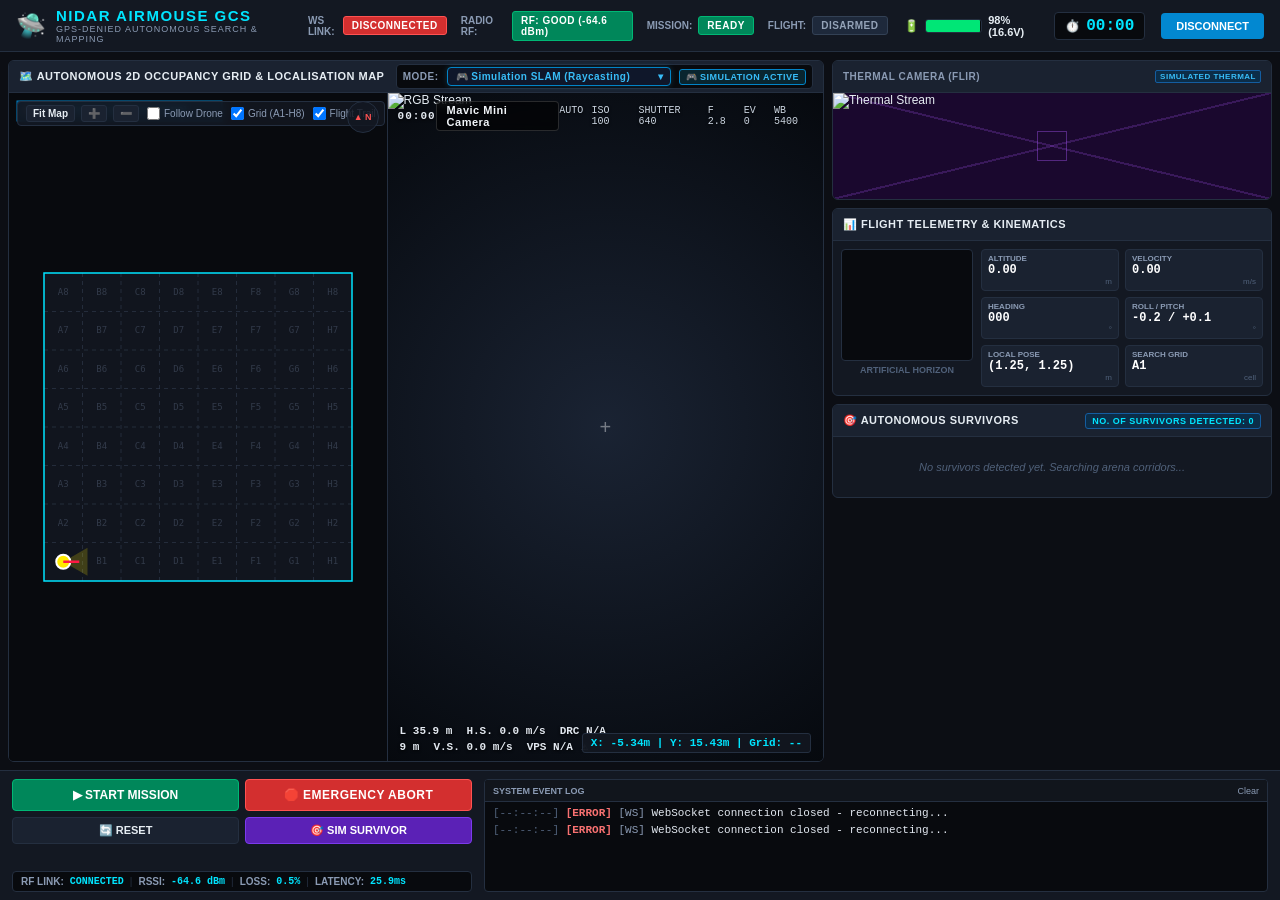
==== NIDAR-AIR-Mouse-GCS/frontend/index.html @ cff3a68e "feat: add GCS dashboard code directly" ====
<!DOCTYPE html>
<html lang="en">
<head>
  <meta charset="UTF-8">
  <meta name="viewport" content="width=device-width, initial-scale=1.0">
  <title>NIDAR AirMouse GCS - Autonomous Indoor Search & Mapping</title>
  <link rel="stylesheet" href="css/styles.css">
</head>
<body>
  <div id="app-container">
    
    <!-- 1. TOP HEADER BAR -->
    <header id="header-bar">
      <div class="header-left">
        <div class="brand-logo">🛸</div>
        <div class="brand-titles">
          <div class="main-title">NIDAR AIRMOUSE GCS</div>
          <div class="sub-title">GPS-DENIED AUTONOMOUS SEARCH & MAPPING</div>
        </div>
      </div>

      <div class="header-center">
        <div class="status-group">
          <span class="label">WS LINK:</span>
          <span id="ws-badge" class="badge badge-connected">CONNECTED</span>
        </div>
        <div class="status-group">
          <span class="label">RADIO RF:</span>
          <span id="radio-badge" class="badge badge-rf-good">RF: GOOD (-64.6 dBm)</span>
        </div>
        <div class="status-group">
          <span class="label">MISSION:</span>
          <span id="mission-badge" class="badge badge-ready">READY</span>
        </div>
        <div class="status-group">
          <span class="label">FLIGHT:</span>
          <span id="flight-mode-badge" class="badge badge-disarmed">DISARMED</span>
        </div>
      </div>

      <div class="header-right">
        <!-- Battery Gauge -->
        <div class="battery-container">
          <span class="batt-icon">🔋</span>
          <div class="battery-bar-bg">
            <div id="battery-bar-fill" style="width: 98%;"></div>
          </div>
          <span id="battery-text">98% (16.6V)</span>
        </div>

        <!-- Mission Elapsed Clock -->
        <div class="timer-container">
          <span class="timer-icon">⏱️</span>
          <span id="mission-timer">00:00</span>
        </div>

        <!-- Connection Toggle Button -->
        <button id="btn-toggle-connect" class="btn btn-connect">DISCONNECT</button>
      </div>
    </header>

    <!-- 2. MAIN WORKSPACE GRID -->
    <main id="main-workspace">
      
      <!-- LEFT / CENTER COLUMN: SLAM Map on Left + Large RGB Camera on Right -->
      <section id="map-section" class="panel main-split-panel">
        <div class="panel-header">
          <span class="panel-title">🗺️ AUTONOMOUS 2D OCCUPANCY GRID & LOCALISATION MAP</span>
          <div class="panel-header-actions">
            <div class="slam-mode-select-wrapper" title="Select SLAM Mapping Mode">
              <label for="slam-mode-select" class="mode-select-label">MODE:</label>
              <div class="custom-select-box">
                <select id="slam-mode-select" class="tactical-select-input" aria-label="Select SLAM Mode">
                  <option value="SIMULATION">🎮 Simulation SLAM (Raycasting)</option>
                  <option value="REALTIME">📡 Real-Time SLAM (Live LiDAR / Pi)</option>
                </select>
                <span class="custom-select-arrow">▾</span>
              </div>
              <span id="slam-mode-status-tag" class="mode-status-tag tag-sim">🎮 SIMULATION ACTIVE</span>
            </div>
          </div>
        </div>
        
        <div class="main-split-container">
          <!-- 1. Left Sub-panel: 2D Interactive SLAM Canvas -->
          <div id="map-canvas-wrapper" class="split-map-pane">
            <canvas id="map-canvas"></canvas>
            
            <!-- Map Floating Controls -->
            <div class="map-overlay-controls">
              <button id="btn-map-fit" class="map-ctrl-btn" title="Fit to Arena">Fit Map</button>
              <button id="btn-map-zoom-in" class="map-ctrl-btn" title="Zoom In">➕</button>
              <button id="btn-map-zoom-out" class="map-ctrl-btn" title="Zoom Out">➖</button>
              <label class="map-ctrl-toggle">
                <input type="checkbox" id="chk-follow-drone"> Follow Drone
              </label>
              <label class="map-ctrl-toggle">
                <input type="checkbox" id="chk-show-grid" checked> Grid (A1-H8)
              </label>
              <label class="map-ctrl-toggle">
                <input type="checkbox" id="chk-show-trail" checked> Flight Trail
              </label>
            </div>

            <!-- Compass Indicator -->
            <div class="map-compass" title="North / Yaw Orientation">
              <div id="compass-needle">▲ N</div>
            </div>
          </div>

          <!-- 2. Right Sub-panel: Large Primary RGB Camera View with DJI HUD -->
          <div id="rgb-main-pane" class="split-rgb-pane">
            <div class="video-canvas-container">
              <img id="img-rgb-stream" alt="RGB Stream" src="" />
              
              <!-- Top Drone Camera HUD -->
              <div class="rgb-top-hud">
                <div class="hud-left-clock">00:00</div>
                <div class="hud-cam-badge">Mavic Mini Camera</div>
                <div class="hud-right-settings">
                  <span>AUTO</span> <span>ISO 100</span> <span>SHUTTER 640</span> <span>F 2.8</span> <span>EV 0</span> <span>WB 5400</span>
                </div>
              </div>

              <!-- Reticle Crosshair -->
              <div id="rgb-overlay-text" class="video-overlay-hud">+</div>

              <!-- Bottom Drone Camera Telemetry HUD -->
              <div class="rgb-bottom-hud">
                <div class="hud-telem-row">
                  <span class="hud-val">L 35.9 m</span>
                  <span class="hud-val">H.S. <span id="hud-hs">0.0</span> m/s</span>
                  <span class="hud-val">DRC N/A</span>
                </div>
                <div class="hud-telem-row">
                  <span class="hud-val">9 m</span>
                  <span class="hud-val">V.S. <span id="hud-vs">0.0</span> m/s</span>
                  <span class="hud-val">VPS N/A <span class="hud-warning-icon">⚠️</span></span>
                </div>
              </div>
            </div>

            <!-- Live Coordinate Readout in Bottom-Right -->
            <div id="map-coord-readout">X: -5.34m | Y: 15.43m | Grid: --</div>
          </div>
        </div>
      </section>

      <!-- RIGHT COLUMN: Single Thermal Camera, Telemetry, Survivors -->
      <aside id="sidebar-section">
        
        <!-- Thermal Camera Panel -->
        <div id="thermal-panel-box" class="panel video-box">
          <div class="panel-header">
            <span class="video-name">THERMAL CAMERA (FLIR)</span>
            <span id="thermal-status-badge" class="badge-mini badge-sim">SIMULATED THERMAL</span>
          </div>
          <div class="video-canvas-container">
            <img id="img-thermal-stream" alt="Thermal Stream" src="" />
            <div id="thermal-overlay-text" class="thermal-reticle"></div>
          </div>
        </div>

        <!-- Telemetry & Sensor Health -->
        <div class="panel telemetry-panel">
          <div class="panel-header">
            <span class="panel-title">📊 FLIGHT TELEMETRY & KINEMATICS</span>
          </div>
          <div class="telemetry-body">
            <!-- Artificial Horizon Canvas -->
            <div class="attitude-wrapper">
              <canvas id="attitude-canvas" width="130" height="110"></canvas>
              <div class="attitude-label">ARTIFICIAL HORIZON</div>
            </div>

            <!-- Numeric Gauges -->
            <div class="telem-gauges-grid">
              <div class="telem-cell">
                <span class="t-label">ALTITUDE</span>
                <span id="val-altitude" class="t-value">0.00</span>
                <span class="t-unit">m</span>
              </div>
              <div class="telem-cell">
                <span class="t-label">VELOCITY</span>
                <span id="val-speed" class="t-value">0.00</span>
                <span class="t-unit">m/s</span>
              </div>
              <div class="telem-cell">
                <span class="t-label">HEADING</span>
                <span id="val-heading" class="t-value">000</span>
                <span class="t-unit">°</span>
              </div>
              <div class="telem-cell">
                <span class="t-label">ROLL / PITCH</span>
                <span id="val-roll-pitch" class="t-value">-0.2 / +0.1</span>
                <span class="t-unit">°</span>
              </div>
              <div class="telem-cell">
                <span class="t-label">LOCAL POSE</span>
                <span id="val-pose" class="t-value">(1.25, 1.25)</span>
                <span class="t-unit">m</span>
              </div>
              <div class="telem-cell">
                <span class="t-label">SEARCH GRID</span>
                <span id="val-grid" class="t-value">A1</span>
                <span class="t-unit">cell</span>
              </div>
            </div>
          </div>
        </div>

        <!-- Autonomous Survivor Localisation -->
        <div class="panel survivor-panel">
          <div class="panel-header">
            <span class="panel-title">🎯 AUTONOMOUS SURVIVORS</span>
            <span id="survivor-summary-count" class="tag-badge">NO. OF SURVIVORS DETECTED: 0</span>
          </div>
          <div id="survivor-cards-container">
            <div class="survivor-empty-placeholder">No survivors detected yet. Searching arena corridors...</div>
          </div>
        </div>

      </aside>
    </main>

    <!-- 3. BOTTOM CONTROL & EVENT LOG BAR -->
    <footer id="bottom-bar">
      
      <!-- Mission Actions & Radio Link Info -->
      <div class="bottom-left-controls">
        <div class="btn-group-mission">
          <button id="btn-start-mission" class="btn btn-action-start">▶ START MISSION</button>
          <button id="btn-abort-mission" class="btn btn-action-abort">🛑 EMERGENCY ABORT</button>
          <button id="btn-reset-mission" class="btn btn-action-reset">🔄 RESET</button>
          <button id="btn-sim-survivor" class="btn btn-action-inject">🎯 SIM SURVIVOR</button>
        </div>

        <!-- RF Radio Link Diagnostics -->
        <div class="radio-diagnostics">
          <span class="rf-title">RF LINK:</span>
          <span id="rf-status-text" class="rf-val">CONNECTED</span>
          <span class="rf-sep">|</span>
          <span class="rf-title">RSSI:</span>
          <span id="rf-rssi-text" class="rf-val">-64.6 dBm</span>
          <span class="rf-sep">|</span>
          <span class="rf-title">LOSS:</span>
          <span id="rf-loss-text" class="rf-val">0.5%</span>
          <span class="rf-sep">|</span>
          <span class="rf-title">LATENCY:</span>
          <span id="rf-latency-text" class="rf-val">25.9ms</span>
        </div>
      </div>

      <!-- Real-time Scrolling Event Log Terminal -->
      <div class="bottom-right-log">
        <div class="log-header">
          <span class="log-title">SYSTEM EVENT LOG</span>
          <button id="btn-clear-log" class="btn-mini">Clear</button>
        </div>
        <div id="event-terminal">
          <!-- Log entries stream here -->
        </div>
      </div>

    </footer>

    <!-- 4. NON-BLOCKING SURVIVOR TOAST POP-UP -->
    <div id="survivor-toast" class="toast hidden">
      <div class="toast-icon">🚨</div>
      <div class="toast-content">
        <div class="toast-title">AUTONOMOUS SURVIVOR DETECTED</div>
        <div id="toast-details" class="toast-body">ID: S01 | Grid: B3 | Confidence: 95%</div>
      </div>
      <button id="btn-toast-dismiss" class="toast-close">✕</button>
    </div>

    <!-- 5. EMERGENCY ABORT CONFIRMATION MODAL -->
    <div id="abort-modal" class="modal-backdrop hidden">
      <div class="modal-card">
        <div class="modal-header">⚠️ CONFIRM EMERGENCY ABORT</div>
        <div class="modal-body">
          Are you sure you want to trigger <b>EMERGENCY ABORT</b>?<br><br>
          This will immediately stop autonomous navigation, initiate safety landing/hold, and terminate the mission.
        </div>
        <div class="modal-footer">
          <button id="btn-modal-cancel" class="btn btn-secondary">CANCEL</button>
          <button id="btn-modal-confirm-abort" class="btn btn-danger">CONFIRM ABORT</button>
        </div>
      </div>
    </div>

  </div>

  <!-- JavaScript Modules -->
  <script src="js/ws_client.js"></script>
  <script src="js/map_renderer.js"></script>
  <script src="js/telemetry_view.js"></script>
  <script src="js/camera_view.js"></script>
  <script src="js/survivor_manager.js"></script>
  <script src="js/radio_view.js"></script>
  <script src="js/event_log.js"></script>
  <script src="js/controls.js"></script>
  <script src="js/app.js"></script>
</body>
</html>
---- NIDAR-AIR-Mouse-GCS/frontend/css/styles.css ----
/* NIDAR AirMouse Ground Control Station (GCS) - Dark Tactical Aeronautical Theme */

:root {
  --bg-main: #0c0e14;
  --bg-panel: #131822;
  --bg-panel-sub: #1a2230;
  --bg-darker: #080a0e;
  --border-color: #242f40;
  --border-active: #00e5ff;

  --accent-cyan: #00e5ff;
  --accent-blue: #0288d1;
  --accent-green: #00e676;
  --accent-yellow: #ffca28;
  --accent-red: #ff5252;
  --accent-purple: #7c3aed;

  --text-primary: #e6edf3;
  --text-secondary: #8b9bb4;
  --text-dim: #50617a;

  --font-sans: 'Segoe UI', -apple-system, BlinkMacSystemFont, Roboto, sans-serif;
  --font-mono: 'Consolas', 'Courier New', monospace;
}

* {
  box-sizing: border-box;
  margin: 0;
  padding: 0;
  user-select: none;
}

html,
body {
  width: 100vw;
  height: 100vh;
  overflow: hidden;
  background-color: var(--bg-main);
  color: var(--text-primary);
  font-family: var(--font-sans);
  font-size: 12px;
}

#app-container {
  display: flex;
  flex-direction: column;
  width: 100%;
  height: 100%;
}

/* ================= 1. HEADER BAR ================= */
#header-bar {
  display: flex;
  align-items: center;
  justify-content: space-between;
  height: 52px;
  background-color: var(--bg-panel);
  border-bottom: 1px solid var(--border-color);
  padding: 0 16px;
  gap: 16px;
  flex-shrink: 0;
}

.header-left {
  display: flex;
  align-items: center;
  gap: 10px;
}

.brand-logo {
  font-size: 24px;
}

.brand-titles .main-title {
  font-size: 15px;
  font-weight: 800;
  letter-spacing: 1.5px;
  color: var(--accent-cyan);
}

.brand-titles .sub-title {
  font-size: 9px;
  letter-spacing: 1px;
  color: var(--text-secondary);
}

.header-center {
  display: flex;
  align-items: center;
  gap: 14px;
}

.status-group {
  display: flex;
  align-items: center;
  gap: 6px;
}

.status-group .label {
  font-size: 10px;
  font-weight: 700;
  color: var(--text-secondary);
}

.badge {
  padding: 3px 8px;
  border-radius: 3px;
  font-size: 10px;
  font-weight: 700;
  letter-spacing: 0.5px;
  text-transform: uppercase;
}

.badge-connected,
.badge-ready {
  background-color: #00875a;
  color: #ffffff;
  border: 1px solid #00b875;
}

.badge-rf-good {
  background-color: #00875a;
  color: #ffffff;
  border: 1px solid #00b875;
  text-transform: none;
}

.badge-disarmed,
.badge-idle {
  background-color: #1e293b;
  color: #94a3b8;
  border: 1px solid #334155;
}

.badge-active {
  background-color: #0288d1;
  color: #ffffff;
  border: 1px solid #03a9f4;
}

.badge-warning {
  background-color: #d97706;
  color: #ffffff;
  border: 1px solid #f59e0b;
}

.badge-disconnected {
  background-color: #d32f2f;
  color: #ffffff;
  border: 1px solid #ff5252;
}

.header-right {
  display: flex;
  align-items: center;
  gap: 16px;
}

.battery-container {
  display: flex;
  align-items: center;
  gap: 6px;
}

.battery-bar-bg {
  width: 70px;
  height: 14px;
  background-color: var(--bg-darker);
  border: 1px solid var(--border-color);
  border-radius: 3px;
  overflow: hidden;
}

#battery-bar-fill {
  height: 100%;
  background-color: var(--accent-green);
  transition: width 0.3s ease, background-color 0.3s ease;
}

#battery-text {
  font-size: 11px;
  font-weight: bold;
  color: var(--text-primary);
}

.timer-container {
  display: flex;
  align-items: center;
  gap: 6px;
  background-color: var(--bg-darker);
  border: 1px solid var(--border-color);
  padding: 4px 10px;
  border-radius: 4px;
}

#mission-timer {
  font-family: var(--font-mono);
  font-size: 16px;
  font-weight: 700;
  color: var(--accent-cyan);
}

/* ================= 2. MAIN WORKSPACE ================= */
#main-workspace {
  display: grid;
  grid-template-columns: 1fr 440px;
  flex: 1;
  gap: 8px;
  padding: 8px;
  overflow: hidden;
  position: relative;
}

.panel {
  background-color: var(--bg-panel);
  border: 1px solid var(--border-color);
  border-radius: 6px;
  display: flex;
  flex-direction: column;
  overflow: hidden;
}

.panel-header {
  display: flex;
  align-items: center;
  justify-content: space-between;
  height: 32px;
  background-color: var(--bg-panel-sub);
  border-bottom: 1px solid var(--border-color);
  padding: 0 10px;
  font-size: 11px;
  font-weight: 700;
  letter-spacing: 0.5px;
}

.panel-title {
  display: flex;
  align-items: center;
  gap: 6px;
  color: var(--text-primary);
}

.tag-badge {
  background-color: #0c2d48;
  color: var(--accent-cyan);
  border: 1px solid #145da0;
  padding: 2px 6px;
  border-radius: 3px;
  font-size: 9px;
  font-weight: 700;
}

/* ================= SLAM MODE SELECTOR (DROPDOWN OPTIONS) ================= */
.slam-mode-select-wrapper {
  display: inline-flex;
  align-items: center;
  gap: 8px;
  background-color: var(--bg-darker);
  border: 1px solid var(--border-color);
  border-radius: 4px;
  padding: 2px 6px;
}

.mode-select-label {
  font-size: 10px;
  font-weight: 700;
  color: var(--text-secondary);
  letter-spacing: 0.5px;
}

.custom-select-box {
  position: relative;
  display: inline-flex;
  align-items: center;
}

.tactical-select-input {
  appearance: none;
  -webkit-appearance: none;
  -moz-appearance: none;
  background-color: #0f172a;
  color: #38bdf8;
  border: 1px solid #0284c7;
  border-radius: 4px;
  padding: 3px 22px 3px 8px;
  font-family: var(--font-sans);
  font-size: 10px;
  font-weight: 700;
  letter-spacing: 0.5px;
  cursor: pointer;
  outline: none;
  transition: all 0.2s ease;
  box-shadow: 0 0 6px rgba(56, 189, 248, 0.2);
}

.tactical-select-input:hover,
.tactical-select-input:focus {
  border-color: #38bdf8;
  box-shadow: 0 0 10px rgba(56, 189, 248, 0.35);
}

.tactical-select-input option {
  background-color: #0b1120;
  color: #f1f5f9;
  font-size: 11px;
  padding: 6px 10px;
}

.custom-select-arrow {
  position: absolute;
  right: 7px;
  pointer-events: none;
  font-size: 10px;
  color: #38bdf8;
}

.mode-status-tag {
  font-size: 9px;
  font-weight: 800;
  letter-spacing: 0.5px;
  padding: 2px 6px;
  border-radius: 3px;
  text-transform: uppercase;
}

.mode-status-tag.tag-sim {
  background-color: rgba(14, 116, 144, 0.25);
  color: #38bdf8;
  border: 1px solid #0284c7;
}

.mode-status-tag.tag-realtime {
  background-color: rgba(16, 185, 129, 0.25);
  color: #34d399;
  border: 1px solid #059669;
  animation: pulse-green 1.5s infinite;
}

@keyframes pulse-green {
  0%, 100% { opacity: 1; transform: scale(1); }
  50% { opacity: 0.5; transform: scale(1.15); }
}

/* SLAM Map Section & Main Split View */
.main-split-panel {
  position: relative;
  display: flex;
  flex-direction: column;
  height: 100%;
  overflow: hidden;
}

.main-split-container {
  display: grid;
  grid-template-columns: 1fr 1.15fr;
  flex: 1;
  width: 100%;
  height: calc(100% - 32px);
  position: relative;
  overflow: hidden;
  background-color: var(--bg-darker);
}

/* 1. Left Sub-pane: 2D SLAM Canvas */
.split-map-pane {
  position: relative;
  width: 100%;
  height: 100%;
  background-color: var(--bg-darker);
  border-right: 1px solid var(--border-color);
  overflow: hidden;
}

#map-canvas {
  width: 100%;
  height: 100%;
  display: block;
}

.map-overlay-controls {
  position: absolute;
  top: 8px;
  left: 8px;
  display: flex;
  gap: 6px;
  align-items: center;
  background-color: rgba(19, 24, 34, 0.85);
  backdrop-filter: blur(4px);
  border: 1px solid var(--border-color);
  border-radius: 4px;
  padding: 3px 8px;
  z-index: 10;
}

.map-ctrl-btn {
  background-color: var(--bg-panel-sub);
  color: var(--text-primary);
  border: 1px solid var(--border-color);
  border-radius: 3px;
  padding: 2px 6px;
  font-size: 10px;
  font-weight: 600;
  cursor: pointer;
}

.map-ctrl-btn:hover {
  background-color: #242f40;
  border-color: var(--accent-cyan);
  color: var(--accent-cyan);
}

.map-ctrl-toggle {
  font-size: 10px;
  color: var(--text-secondary);
  display: flex;
  align-items: center;
  gap: 4px;
  cursor: pointer;
  margin-left: 2px;
}

.map-compass {
  position: absolute;
  top: 8px;
  right: 8px;
  width: 32px;
  height: 32px;
  background-color: rgba(19, 24, 34, 0.85);
  border: 1px solid var(--border-color);
  border-radius: 50%;
  display: flex;
  align-items: center;
  justify-content: center;
  font-size: 9px;
  font-weight: bold;
  color: var(--accent-red);
  z-index: 10;
}

/* 2. Right Sub-pane: Large RGB Drone Video */
.split-rgb-pane {
  position: relative;
  width: 100%;
  height: 100%;
  background-color: #05070a;
  overflow: hidden;
  display: flex;
  flex-direction: column;
}

.split-rgb-pane .video-canvas-container {
  position: relative;
  width: 100%;
  height: 100%;
  display: flex;
  align-items: center;
  justify-content: center;
  background: radial-gradient(circle, #1a2333 0%, #06090e 100%);
  overflow: hidden;
}

.split-rgb-pane .video-canvas-container img {
  width: 100%;
  height: 100%;
  object-fit: cover;
}

/* Mavic Mini Camera HUD Overlays */
.rgb-top-hud {
  position: absolute;
  top: 8px;
  left: 10px;
  right: 10px;
  display: flex;
  align-items: center;
  justify-content: space-between;
  z-index: 10;
  font-family: var(--font-mono);
  font-size: 11px;
  color: #e2e8f0;
  text-shadow: 0 1px 3px rgba(0, 0, 0, 0.9);
  pointer-events: none;
}

.hud-left-clock {
  font-weight: bold;
  letter-spacing: 1px;
}

.hud-cam-badge {
  background-color: rgba(0, 0, 0, 0.6);
  backdrop-filter: blur(4px);
  border: 1px solid rgba(255, 255, 255, 0.15);
  padding: 2px 10px;
  border-radius: 4px;
  font-family: var(--font-sans);
  font-size: 11px;
  font-weight: 700;
  color: #f1f5f9;
  letter-spacing: 0.5px;
}

.hud-right-settings {
  display: flex;
  gap: 8px;
  font-size: 10px;
  color: #cbd5e1;
}

.video-overlay-hud {
  position: absolute;
  font-size: 20px;
  font-weight: 300;
  color: rgba(255, 255, 255, 0.4);
  pointer-events: none;
}

.rgb-bottom-hud {
  position: absolute;
  bottom: 8px;
  left: 12px;
  display: flex;
  flex-direction: column;
  gap: 3px;
  font-family: var(--font-mono);
  font-size: 11px;
  font-weight: 600;
  color: #e2e8f0;
  text-shadow: 0 1px 3px rgba(0, 0, 0, 0.9);
  z-index: 10;
  pointer-events: none;
}

.hud-telem-row {
  display: flex;
  align-items: center;
  gap: 14px;
}

.hud-warning-icon {
  font-size: 11px;
  margin-left: 2px;
}

#map-coord-readout {
  position: absolute;
  bottom: 8px;
  right: 12px;
  background-color: rgba(19, 24, 34, 0.85);
  backdrop-filter: blur(4px);
  border: 1px solid var(--border-color);
  border-radius: 3px;
  padding: 3px 8px;
  font-family: var(--font-mono);
  font-size: 11px;
  font-weight: bold;
  color: var(--accent-cyan);
  z-index: 10;
}

/* Sidebar Section */
#sidebar-section {
  display: flex;
  flex-direction: column;
  gap: 8px;
  height: 100%;
  overflow-y: auto;
}

/* Thermal Camera Box */
#thermal-panel-box {
  height: 140px;
  min-height: 140px;
  max-height: 140px;
  flex-shrink: 0;
}

#thermal-panel-box .video-canvas-container {
  position: relative;
  flex: 1;
  width: 100%;
  height: calc(100% - 32px);
  background-color: #1a082e;
  background-image: 
    linear-gradient(to top right, transparent calc(50% - 1px), rgba(168, 85, 247, 0.22) calc(50% - 1px), rgba(168, 85, 247, 0.22) calc(50% + 1px), transparent calc(50% + 1px)),
    linear-gradient(to bottom right, transparent calc(50% - 1px), rgba(168, 85, 247, 0.22) calc(50% - 1px), rgba(168, 85, 247, 0.22) calc(50% + 1px), transparent calc(50% + 1px));
  display: flex;
  align-items: center;
  justify-content: center;
  overflow: hidden;
}

#thermal-panel-box .video-canvas-container img {
  width: 100%;
  height: 100%;
  object-fit: cover;
}

.thermal-reticle {
  position: absolute;
  width: 30px;
  height: 30px;
  border: 1px solid rgba(168, 85, 247, 0.4);
  pointer-events: none;
}

.video-name {
  font-size: 10px;
  font-weight: 700;
  color: var(--text-secondary);
}

.badge-mini {
  font-size: 8px;
  font-weight: bold;
  padding: 1px 4px;
  border-radius: 2px;
}

.badge-sim {
  background-color: #0c2d48;
  color: #38bdf8;
  border: 1px solid #145da0;
}

.badge-live {
  background-color: #064e3b;
  color: #34d399;
  border: 1px solid #059669;
}

/* Telemetry Panel */
.telemetry-body {
  display: flex;
  gap: 8px;
  padding: 8px;
}

.attitude-wrapper {
  display: flex;
  flex-direction: column;
  align-items: center;
  gap: 4px;
}

#attitude-canvas {
  background-color: var(--bg-darker);
  border: 1px solid var(--border-color);
  border-radius: 4px;
}

.attitude-label {
  font-size: 9px;
  font-weight: 700;
  color: var(--text-dim);
}

.telem-gauges-grid {
  display: grid;
  grid-template-columns: 1fr 1fr;
  gap: 6px;
  flex: 1;
}

.telem-cell {
  background-color: var(--bg-panel-sub);
  border: 1px solid var(--border-color);
  border-radius: 4px;
  padding: 4px 6px;
  display: flex;
  flex-direction: column;
}

.t-label {
  font-size: 8px;
  font-weight: 700;
  color: var(--text-secondary);
}

.t-value {
  font-family: var(--font-mono);
  font-size: 12px;
  font-weight: 700;
  color: #ffffff;
}

.t-unit {
  font-size: 8px;
  color: var(--text-dim);
  align-self: flex-end;
}

#survivor-cards-container {
  display: flex;
  flex-direction: column;
  gap: 4px;
  padding: 6px;
  max-height: 180px;
  overflow-y: auto;
}

.survivor-empty-placeholder {
  padding: 18px 10px;
  font-size: 11px;
  color: var(--text-dim);
  text-align: center;
  font-style: italic;
  display: flex;
  align-items: center;
  justify-content: center;
}

.survivor-card {
  display: flex;
  align-items: center;
  justify-content: space-between;
  background-color: var(--bg-panel-sub);
  border: 1px solid var(--border-color);
  border-radius: 4px;
  padding: 4px 8px;
  cursor: pointer;
  transition: border-color 0.2s;
}

.survivor-card:hover {
  border-color: var(--accent-cyan);
}

.survivor-card.confirmed {
  background-color: #0e2b1f;
  border-color: #059669;
}

.surv-id {
  font-weight: 800;
  font-size: 11px;
  color: var(--accent-cyan);
  padding: 2px 5px;
  border-radius: 3px;
  background-color: #0c2d48;
}

.survivor-card.confirmed .surv-id {
  color: #ffffff;
  background-color: #059669;
}

.surv-info {
  font-size: 10px;
  color: var(--text-primary);
}

.surv-conf {
  font-size: 10px;
  font-weight: bold;
  color: var(--accent-yellow);
}

/* ================= 3. BOTTOM BAR ================= */
#bottom-bar {
  display: grid;
  grid-template-columns: 460px 1fr;
  height: 130px;
  background-color: var(--bg-panel);
  border-top: 1px solid var(--border-color);
  padding: 8px 12px;
  gap: 12px;
  flex-shrink: 0;
}

.bottom-left-controls {
  display: flex;
  flex-direction: column;
  justify-content: space-between;
}

.btn-group-mission {
  display: grid;
  grid-template-columns: 1fr 1fr;
  gap: 6px;
}

.btn {
  border: 1px solid transparent;
  border-radius: 4px;
  font-weight: 700;
  cursor: pointer;
  transition: all 0.2s;
}

.btn-connect {
  background-color: var(--accent-blue);
  color: #fff;
  padding: 6px 14px;
  font-size: 11px;
}

.btn-connect:hover {
  background-color: #0277bd;
}

.btn-action-start {
  background-color: #00875a;
  color: #fff;
  border-color: #00b875;
  padding: 8px;
  font-size: 12px;
}

.btn-action-start:hover {
  background-color: #00a36c;
}

.btn-action-abort {
  background-color: #d32f2f;
  color: #fff;
  border-color: #ff5252;
  padding: 8px;
  font-size: 12px;
  letter-spacing: 0.5px;
}

.btn-action-abort:hover {
  background-color: #f44336;
}

.btn-action-reset {
  background-color: var(--bg-panel-sub);
  color: var(--text-primary);
  border-color: var(--border-color);
  padding: 6px;
  font-size: 11px;
}

.btn-action-reset:hover {
  background-color: #263345;
  border-color: var(--accent-cyan);
}

.btn-action-inject {
  background-color: #5b21b6;
  color: #fff;
  border-color: #7c3aed;
  padding: 6px;
  font-size: 11px;
}

.btn-action-inject:hover {
  background-color: #6d28d9;
}

.radio-diagnostics {
  display: flex;
  align-items: center;
  gap: 6px;
  background-color: var(--bg-darker);
  border: 1px solid var(--border-color);
  border-radius: 4px;
  padding: 4px 8px;
  font-size: 10px;
}

.rf-title {
  font-weight: bold;
  color: var(--text-secondary);
}

.rf-val {
  font-family: var(--font-mono);
  font-weight: bold;
  color: var(--accent-cyan);
}

.rf-sep {
  color: var(--border-color);
}

.bottom-right-log {
  display: flex;
  flex-direction: column;
  background-color: var(--bg-darker);
  border: 1px solid var(--border-color);
  border-radius: 4px;
  overflow: hidden;
}

.log-header {
  display: flex;
  align-items: center;
  justify-content: space-between;
  height: 22px;
  background-color: #11151c;
  padding: 0 8px;
  border-bottom: 1px solid var(--border-color);
}

.log-title {
  font-size: 9px;
  font-weight: 700;
  color: var(--text-secondary);
}

.btn-mini {
  background-color: transparent;
  color: var(--text-secondary);
  border: none;
  font-size: 9px;
  cursor: pointer;
}

.btn-mini:hover {
  color: #fff;
}

#event-terminal {
  flex: 1;
  padding: 4px 8px;
  overflow-y: auto;
  font-family: var(--font-mono);
  font-size: 11px;
  line-height: 1.4;
}

.log-entry {
  margin-bottom: 2px;
}

.log-time {
  color: var(--text-dim);
}

.log-category {
  color: var(--text-secondary);
}

.log-level-INFO {
  color: #38bdf8;
  font-weight: bold;
}

.log-level-SUCCESS {
  color: #00e676;
  font-weight: bold;
}

.log-level-WARNING {
  color: #fbbf24;
  font-weight: bold;
}

.log-level-ERROR {
  color: #f87171;
  font-weight: bold;
}

.log-level-CRITICAL {
  color: #ff1744;
  font-weight: bold;
}

.log-msg {
  color: #e2e8f0;
}

/* ================= 4. NON-BLOCKING TOAST ================= */
.toast {
  position: fixed;
  top: 60px;
  right: 20px;
  display: flex;
  align-items: center;
  gap: 12px;
  background-color: #064e3b;
  border: 2px solid #34d399;
  box-shadow: 0 4px 20px rgba(0, 230, 118, 0.35);
  border-radius: 6px;
  padding: 12px 16px;
  z-index: 1000;
  animation: slideIn 0.3s ease;
}

.toast.hidden {
  display: none;
}

.toast-icon {
  font-size: 24px;
}

.toast-title {
  font-size: 12px;
  font-weight: 800;
  color: #ffffff;
  letter-spacing: 0.5px;
}

.toast-body {
  font-size: 11px;
  color: #a7f3d0;
  margin-top: 2px;
}

.toast-close {
  background: none;
  border: none;
  color: #fff;
  font-size: 14px;
  cursor: pointer;
}

@keyframes slideIn {
  from {
    transform: translateX(100%);
    opacity: 0;
  }

  to {
    transform: translateX(0);
    opacity: 1;
  }
}

/* ================= 5. EMERGENCY ABORT MODAL ================= */
.modal-backdrop {
  position: fixed;
  top: 0;
  left: 0;
  width: 100%;
  height: 100%;
  background-color: rgba(0, 0, 0, 0.7);
  display: flex;
  align-items: center;
  justify-content: center;
  z-index: 2000;
}

.modal-backdrop.hidden {
  display: none;
}

.modal-card {
  background-color: var(--bg-panel);
  border: 2px solid var(--accent-red);
  border-radius: 8px;
  width: 420px;
  overflow: hidden;
  box-shadow: 0 10px 30px rgba(255, 23, 68, 0.4);
}

.modal-header {
  background-color: #7f1d1d;
  color: #fff;
  font-weight: 800;
  padding: 12px 16px;
  font-size: 13px;
}

.modal-body {
  padding: 16px;
  font-size: 12px;
  color: #e2e8f0;
  line-height: 1.5;
}

.modal-footer {
  display: flex;
  justify-content: flex-end;
  gap: 10px;
  padding: 12px 16px;
  background-color: var(--bg-darker);
  border-top: 1px solid var(--border-color);
}

.btn-secondary {
  background-color: var(--bg-panel-sub);
  color: #fff;
  padding: 6px 14px;
}

.btn-danger {
  background-color: var(--accent-red);
  color: #fff;
  padding: 6px 16px;
}
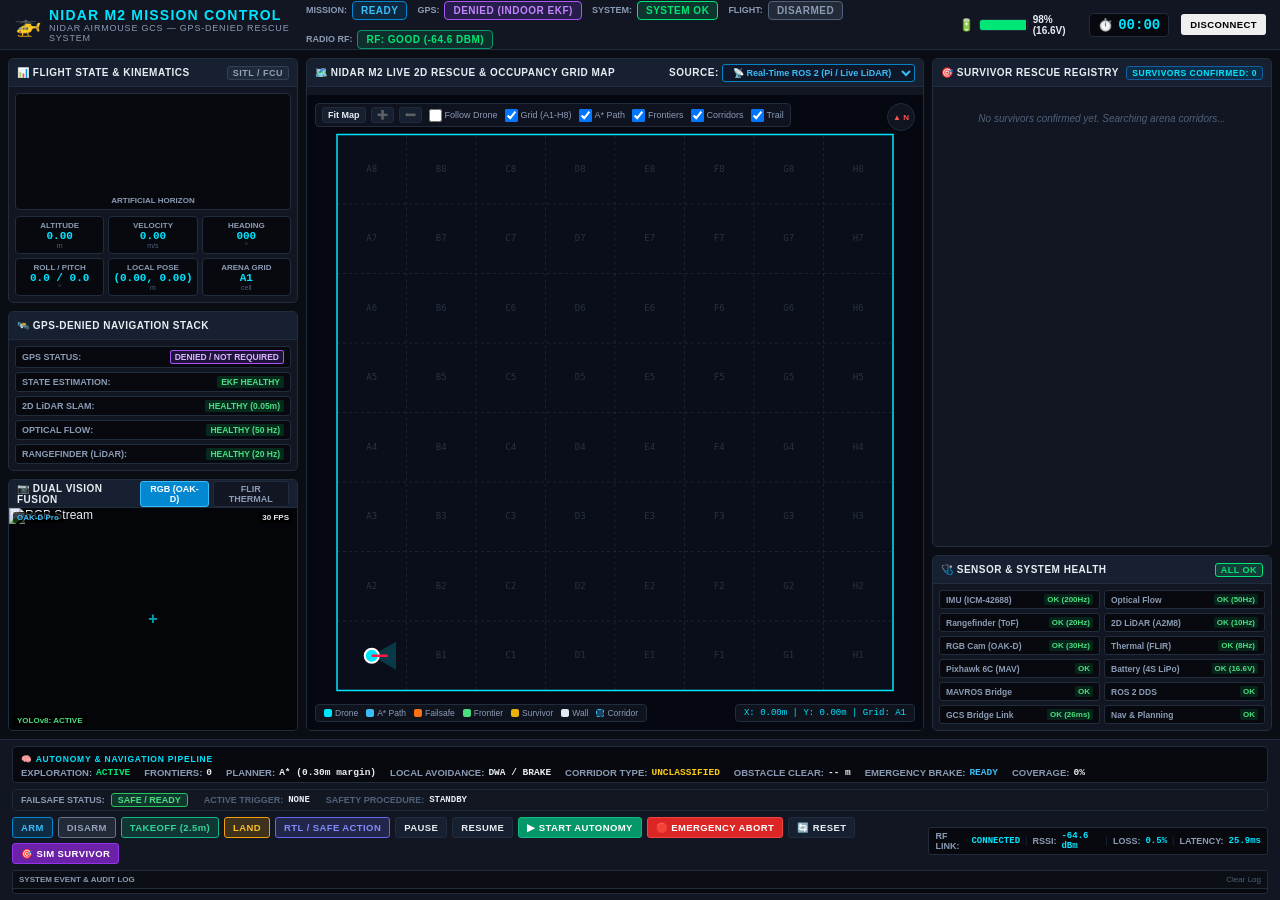
==== commit 297724ef: "NIDAR M2: GPS-denied autonomous drone software + GCS integration" ====
--- a/NIDAR-AIR-Mouse-GCS/frontend/index.html
+++ b/NIDAR-AIR-Mouse-GCS/frontend/index.html
@@ -3,38 +3,51 @@
 <head>
   <meta charset="UTF-8">
   <meta name="viewport" content="width=device-width, initial-scale=1.0">
-  <title>NIDAR AirMouse GCS - Autonomous Indoor Search & Mapping</title>
+  <title>NIDAR AIRMOUSE GCS — M2 GPS-Denied Autonomous Indoor Rescue Drone System</title>
   <link rel="stylesheet" href="css/styles.css">
 </head>
 <body>
   <div id="app-container">
-    
-    <!-- 1. TOP HEADER BAR -->
+
+    <!-- CONNECTION LOSS ALERT BANNER (Section 33) -->
+    <div id="connection-loss-banner" class="conn-loss-banner hidden">
+      <div class="conn-loss-content">
+        <span class="conn-loss-icon">⚠️</span>
+        <span id="conn-loss-text">GCS CONNECTION LOST | LAST TELEMETRY: 0s AGO | ONBOARD AUTONOMY CONTINUES</span>
+        <button id="btn-reconnect-now" class="btn-mini btn-reconnect">RECONNECT</button>
+      </div>
+    </div>
+
+    <!-- 1. TOP HEADER BAR (Section 34) -->
     <header id="header-bar">
       <div class="header-left">
-        <div class="brand-logo">🛸</div>
+        <div class="brand-logo">🚁</div>
         <div class="brand-titles">
-          <div class="main-title">NIDAR AIRMOUSE GCS</div>
-          <div class="sub-title">GPS-DENIED AUTONOMOUS SEARCH & MAPPING</div>
+          <div class="main-title">NIDAR M2 MISSION CONTROL</div>
+          <div class="sub-title">NIDAR AIRMOUSE GCS — GPS-DENIED RESCUE SYSTEM</div>
         </div>
       </div>
 
       <div class="header-center">
         <div class="status-group">
-          <span class="label">WS LINK:</span>
-          <span id="ws-badge" class="badge badge-connected">CONNECTED</span>
+          <span class="label">MISSION:</span>
+          <span id="mission-badge" class="badge badge-ready">READY</span>
+        </div>
+        <div class="status-group">
+          <span class="label">GPS:</span>
+          <span id="gps-badge" class="badge badge-gps-denied">DENIED (INDOOR EKF)</span>
+        </div>
+        <div class="status-group">
+          <span class="label">SYSTEM:</span>
+          <span id="system-safety-badge" class="badge badge-connected">SYSTEM OK</span>
+        </div>
+        <div class="status-group">
+          <span class="label">FLIGHT:</span>
+          <span id="flight-mode-badge" class="badge badge-disarmed">DISARMED</span>
         </div>
         <div class="status-group">
           <span class="label">RADIO RF:</span>
           <span id="radio-badge" class="badge badge-rf-good">RF: GOOD (-64.6 dBm)</span>
-        </div>
-        <div class="status-group">
-          <span class="label">MISSION:</span>
-          <span id="mission-badge" class="badge badge-ready">READY</span>
-        </div>
-        <div class="status-group">
-          <span class="label">FLIGHT:</span>
-          <span id="flight-mode-badge" class="badge badge-disarmed">DISARMED</span>
         </div>
       </div>
 
@@ -59,121 +72,26 @@
       </div>
     </header>
 
-    <!-- 2. MAIN WORKSPACE GRID -->
+    <!-- 2. MAIN 3-COLUMN WORKSPACE (Section 34) -->
     <main id="main-workspace">
-      
-      <!-- LEFT / CENTER COLUMN: SLAM Map on Left + Large RGB Camera on Right -->
-      <section id="map-section" class="panel main-split-panel">
-        <div class="panel-header">
-          <span class="panel-title">🗺️ AUTONOMOUS 2D OCCUPANCY GRID & LOCALISATION MAP</span>
-          <div class="panel-header-actions">
-            <div class="slam-mode-select-wrapper" title="Select SLAM Mapping Mode">
-              <label for="slam-mode-select" class="mode-select-label">MODE:</label>
-              <div class="custom-select-box">
-                <select id="slam-mode-select" class="tactical-select-input" aria-label="Select SLAM Mode">
-                  <option value="SIMULATION">🎮 Simulation SLAM (Raycasting)</option>
-                  <option value="REALTIME">📡 Real-Time SLAM (Live LiDAR / Pi)</option>
-                </select>
-                <span class="custom-select-arrow">▾</span>
-              </div>
-              <span id="slam-mode-status-tag" class="mode-status-tag tag-sim">🎮 SIMULATION ACTIVE</span>
-            </div>
-          </div>
-        </div>
-        
-        <div class="main-split-container">
-          <!-- 1. Left Sub-panel: 2D Interactive SLAM Canvas -->
-          <div id="map-canvas-wrapper" class="split-map-pane">
-            <canvas id="map-canvas"></canvas>
-            
-            <!-- Map Floating Controls -->
-            <div class="map-overlay-controls">
-              <button id="btn-map-fit" class="map-ctrl-btn" title="Fit to Arena">Fit Map</button>
-              <button id="btn-map-zoom-in" class="map-ctrl-btn" title="Zoom In">➕</button>
-              <button id="btn-map-zoom-out" class="map-ctrl-btn" title="Zoom Out">➖</button>
-              <label class="map-ctrl-toggle">
-                <input type="checkbox" id="chk-follow-drone"> Follow Drone
-              </label>
-              <label class="map-ctrl-toggle">
-                <input type="checkbox" id="chk-show-grid" checked> Grid (A1-H8)
-              </label>
-              <label class="map-ctrl-toggle">
-                <input type="checkbox" id="chk-show-trail" checked> Flight Trail
-              </label>
-            </div>
-
-            <!-- Compass Indicator -->
-            <div class="map-compass" title="North / Yaw Orientation">
-              <div id="compass-needle">▲ N</div>
-            </div>
-          </div>
-
-          <!-- 2. Right Sub-panel: Large Primary RGB Camera View with DJI HUD -->
-          <div id="rgb-main-pane" class="split-rgb-pane">
-            <div class="video-canvas-container">
-              <img id="img-rgb-stream" alt="RGB Stream" src="" />
-              
-              <!-- Top Drone Camera HUD -->
-              <div class="rgb-top-hud">
-                <div class="hud-left-clock">00:00</div>
-                <div class="hud-cam-badge">Mavic Mini Camera</div>
-                <div class="hud-right-settings">
-                  <span>AUTO</span> <span>ISO 100</span> <span>SHUTTER 640</span> <span>F 2.8</span> <span>EV 0</span> <span>WB 5400</span>
-                </div>
-              </div>
-
-              <!-- Reticle Crosshair -->
-              <div id="rgb-overlay-text" class="video-overlay-hud">+</div>
-
-              <!-- Bottom Drone Camera Telemetry HUD -->
-              <div class="rgb-bottom-hud">
-                <div class="hud-telem-row">
-                  <span class="hud-val">L 35.9 m</span>
-                  <span class="hud-val">H.S. <span id="hud-hs">0.0</span> m/s</span>
-                  <span class="hud-val">DRC N/A</span>
-                </div>
-                <div class="hud-telem-row">
-                  <span class="hud-val">9 m</span>
-                  <span class="hud-val">V.S. <span id="hud-vs">0.0</span> m/s</span>
-                  <span class="hud-val">VPS N/A <span class="hud-warning-icon">⚠️</span></span>
-                </div>
-              </div>
-            </div>
-
-            <!-- Live Coordinate Readout in Bottom-Right -->
-            <div id="map-coord-readout">X: -5.34m | Y: 15.43m | Grid: --</div>
-          </div>
-        </div>
-      </section>
-
-      <!-- RIGHT COLUMN: Single Thermal Camera, Telemetry, Survivors -->
-      <aside id="sidebar-section">
-        
-        <!-- Thermal Camera Panel -->
-        <div id="thermal-panel-box" class="panel video-box">
-          <div class="panel-header">
-            <span class="video-name">THERMAL CAMERA (FLIR)</span>
-            <span id="thermal-status-badge" class="badge-mini badge-sim">SIMULATED THERMAL</span>
-          </div>
-          <div class="video-canvas-container">
-            <img id="img-thermal-stream" alt="Thermal Stream" src="" />
-            <div id="thermal-overlay-text" class="thermal-reticle"></div>
-          </div>
-        </div>
-
-        <!-- Telemetry & Sensor Health -->
+
+      <!-- LEFT COLUMN: Mission Overview, Flight Kinematics, GPS-Denied Health, Cameras -->
+      <aside id="sidebar-left" class="workspace-col sidebar-left">
+
+        <!-- A. Mission & Flight Kinematics -->
         <div class="panel telemetry-panel">
           <div class="panel-header">
-            <span class="panel-title">📊 FLIGHT TELEMETRY & KINEMATICS</span>
+            <span class="panel-title">📊 FLIGHT STATE & KINEMATICS</span>
+            <span id="fcu-conn-badge" class="badge-mini badge-sim">SITL / FCU</span>
           </div>
           <div class="telemetry-body">
             <!-- Artificial Horizon Canvas -->
             <div class="attitude-wrapper">
-              <canvas id="attitude-canvas" width="130" height="110"></canvas>
+              <canvas id="attitude-canvas" width="120" height="96"></canvas>
               <div class="attitude-label">ARTIFICIAL HORIZON</div>
             </div>
 
-            <!-- Numeric Gauges -->
+            <!-- Numeric Readouts Grid -->
             <div class="telem-gauges-grid">
               <div class="telem-cell">
                 <span class="t-label">ALTITUDE</span>
@@ -192,16 +110,16 @@
               </div>
               <div class="telem-cell">
                 <span class="t-label">ROLL / PITCH</span>
-                <span id="val-roll-pitch" class="t-value">-0.2 / +0.1</span>
+                <span id="val-roll-pitch" class="t-value">0.0 / 0.0</span>
                 <span class="t-unit">°</span>
               </div>
               <div class="telem-cell">
                 <span class="t-label">LOCAL POSE</span>
-                <span id="val-pose" class="t-value">(1.25, 1.25)</span>
+                <span id="val-pose" class="t-value">(0.00, 0.00)</span>
                 <span class="t-unit">m</span>
               </div>
               <div class="telem-cell">
-                <span class="t-label">SEARCH GRID</span>
+                <span class="t-label">ARENA GRID</span>
                 <span id="val-grid" class="t-value">A1</span>
                 <span class="t-unit">cell</span>
               </div>
@@ -209,33 +127,294 @@
           </div>
         </div>
 
-        <!-- Autonomous Survivor Localisation -->
+        <!-- B. GPS-Denied Status & Sensor Fusion Health (Section 16) -->
+        <div class="panel gps-denied-panel">
+          <div class="panel-header">
+            <span class="panel-title">🛰️ GPS-DENIED NAVIGATION STACK</span>
+          </div>
+          <div class="gps-health-list">
+            <div class="gps-health-item">
+              <span class="gh-label">GPS STATUS:</span>
+              <span class="gh-status tag-gps-denied">DENIED / NOT REQUIRED</span>
+            </div>
+            <div class="gps-health-item">
+              <span class="gh-label">STATE ESTIMATION:</span>
+              <span id="stat-ekf" class="gh-status tag-ok">EKF HEALTHY</span>
+            </div>
+            <div class="gps-health-item">
+              <span class="gh-label">2D LiDAR SLAM:</span>
+              <span id="stat-slam" class="gh-status tag-ok">HEALTHY (0.05m)</span>
+            </div>
+            <div class="gps-health-item">
+              <span class="gh-label">OPTICAL FLOW:</span>
+              <span id="stat-flow" class="gh-status tag-ok">HEALTHY (50 Hz)</span>
+            </div>
+            <div class="gps-health-item">
+              <span class="gh-label">RANGEFINDER (LiDAR):</span>
+              <span id="stat-range" class="gh-status tag-ok">HEALTHY (20 Hz)</span>
+            </div>
+          </div>
+        </div>
+
+        <!-- C. Dual Vision Feeds: RGB + Thermal (Section 13) -->
+        <div class="panel vision-dual-panel">
+          <div class="panel-header">
+            <span class="panel-title">📷 DUAL VISION FUSION</span>
+            <div class="vision-tab-btns">
+              <button id="tab-btn-rgb" class="tab-btn active">RGB (OAK-D)</button>
+              <button id="tab-btn-thermal" class="tab-btn">FLIR THERMAL</button>
+            </div>
+          </div>
+          <div class="vision-viewports-container">
+            <!-- RGB Viewport -->
+            <div id="rgb-viewport" class="camera-viewport active">
+              <img id="img-rgb-stream" alt="RGB Stream" src="" />
+              <div class="hud-top-bar">
+                <span class="hud-badge">OAK-D Pro</span>
+                <span id="rgb-fps-badge" class="hud-val">30 FPS</span>
+              </div>
+              <div class="hud-reticle">+</div>
+              <div class="hud-bottom-bar">
+                <span id="hud-yolo-status">YOLOv8: ACTIVE</span>
+              </div>
+            </div>
+            <!-- Thermal Viewport -->
+            <div id="thermal-viewport" class="camera-viewport">
+              <img id="img-thermal-stream" alt="Thermal Stream" src="" />
+              <div class="hud-top-bar">
+                <span class="hud-badge thermal-badge">FLIR Lepton 3.5</span>
+                <span id="thermal-fps-badge" class="hud-val">8 FPS</span>
+              </div>
+              <div class="hud-reticle thermal-reticle"></div>
+              <div class="hud-bottom-bar">
+                <span id="hud-thermal-status">YOLO11n Thermal: ACTIVE</span>
+              </div>
+            </div>
+          </div>
+        </div>
+
+      </aside>
+
+      <!-- CENTER COLUMN: Large Interactive 2D SLAM Rescue Map (Section 10, 31, 34) -->
+      <section id="map-section" class="panel workspace-col center-map-column">
+        <div class="panel-header">
+          <span class="panel-title">🗺️ NIDAR M2 LIVE 2D RESCUE & OCCUPANCY GRID MAP</span>
+          <div class="panel-header-actions">
+            <!-- SLAM Mode selector -->
+            <div class="slam-mode-select-wrapper">
+              <label for="slam-mode-select" class="mode-select-label">SOURCE:</label>
+              <select id="slam-mode-select" class="tactical-select-input">
+                <option value="REALTIME">📡 Real-Time ROS 2 (Pi / Live LiDAR)</option>
+                <option value="SIMULATION">🎮 Simulation Arena (Raycast)</option>
+              </select>
+            </div>
+          </div>
+        </div>
+
+        <div id="map-canvas-wrapper" class="map-container">
+          <canvas id="map-canvas"></canvas>
+
+          <!-- Floating Map Controls & Overlays -->
+          <div class="map-overlay-controls">
+            <button id="btn-map-fit" class="map-ctrl-btn" title="Fit to Arena">Fit Map</button>
+            <button id="btn-map-zoom-in" class="map-ctrl-btn" title="Zoom In">➕</button>
+            <button id="btn-map-zoom-out" class="map-ctrl-btn" title="Zoom Out">➖</button>
+            <label class="map-ctrl-toggle">
+              <input type="checkbox" id="chk-follow-drone"> Follow Drone
+            </label>
+            <label class="map-ctrl-toggle">
+              <input type="checkbox" id="chk-show-grid" checked> Grid (A1-H8)
+            </label>
+            <label class="map-ctrl-toggle">
+              <input type="checkbox" id="chk-show-path" checked> A* Path
+            </label>
+            <label class="map-ctrl-toggle">
+              <input type="checkbox" id="chk-show-frontiers" checked> Frontiers
+            </label>
+            <label class="map-ctrl-toggle">
+              <input type="checkbox" id="chk-show-corridors" checked> Corridors
+            </label>
+            <label class="map-ctrl-toggle">
+              <input type="checkbox" id="chk-show-trail" checked> Trail
+            </label>
+          </div>
+
+          <!-- Compass Rose -->
+          <div class="map-compass" title="Heading / North Orientation">
+            <div id="compass-needle">▲ N</div>
+          </div>
+
+          <!-- Map Legend Overlay -->
+          <div class="map-legend">
+            <span class="leg-item"><span class="leg-box leg-drone"></span> Drone</span>
+            <span class="leg-item"><span class="leg-box leg-path"></span> A* Path</span>
+            <span class="leg-item"><span class="leg-box leg-failsafe"></span> Failsafe</span>
+            <span class="leg-item"><span class="leg-box leg-frontier"></span> Frontier</span>
+            <span class="leg-item"><span class="leg-box leg-survivor"></span> Survivor</span>
+            <span class="leg-item"><span class="leg-box leg-wall"></span> Wall</span>
+            <span class="leg-item"><span class="leg-box leg-corridor"></span> Corridor</span>
+          </div>
+
+          <!-- Live Coordinate Readout -->
+          <div id="map-coord-readout" class="map-coord-tag">X: 0.00m | Y: 0.00m | Grid: A1</div>
+        </div>
+      </section>
+
+      <!-- RIGHT COLUMN: Survivor Registry & Sensor Health Dashboard (Section 11, 15, 34) -->
+      <aside id="sidebar-right" class="workspace-col sidebar-right">
+
+        <!-- A. Survivor Rescue Registry (Section 11, 12) -->
         <div class="panel survivor-panel">
           <div class="panel-header">
-            <span class="panel-title">🎯 AUTONOMOUS SURVIVORS</span>
-            <span id="survivor-summary-count" class="tag-badge">NO. OF SURVIVORS DETECTED: 0</span>
-          </div>
-          <div id="survivor-cards-container">
-            <div class="survivor-empty-placeholder">No survivors detected yet. Searching arena corridors...</div>
+            <span class="panel-title">🎯 SURVIVOR RESCUE REGISTRY</span>
+            <span id="survivor-summary-count" class="tag-badge">SURVIVORS CONFIRMED: 0</span>
+          </div>
+          <div id="survivor-cards-container" class="survivor-scroll-list">
+            <div class="survivor-empty-placeholder">No survivors confirmed yet. Searching arena corridors...</div>
+          </div>
+        </div>
+
+        <!-- B. Sensor & System Health Dashboard (Section 15) -->
+        <div class="panel health-panel">
+          <div class="panel-header">
+            <span class="panel-title">🩺 SENSOR & SYSTEM HEALTH</span>
+            <span id="overall-health-badge" class="badge-mini badge-connected">ALL OK</span>
+          </div>
+          <div class="health-grid">
+            <div class="health-card" id="health-imu">
+              <span class="h-name">IMU (ICM-42688)</span>
+              <span class="h-status ok">OK (200Hz)</span>
+            </div>
+            <div class="health-card" id="health-flow">
+              <span class="h-name">Optical Flow</span>
+              <span class="h-status ok">OK (50Hz)</span>
+            </div>
+            <div class="health-card" id="health-range">
+              <span class="h-name">Rangefinder (ToF)</span>
+              <span class="h-status ok">OK (20Hz)</span>
+            </div>
+            <div class="health-card" id="health-lidar">
+              <span class="h-name">2D LiDAR (A2M8)</span>
+              <span class="h-status ok">OK (10Hz)</span>
+            </div>
+            <div class="health-card" id="health-rgb">
+              <span class="h-name">RGB Cam (OAK-D)</span>
+              <span class="h-status ok">OK (30Hz)</span>
+            </div>
+            <div class="health-card" id="health-thermal">
+              <span class="h-name">Thermal (FLIR)</span>
+              <span class="h-status ok">OK (8Hz)</span>
+            </div>
+            <div class="health-card" id="health-fcu">
+              <span class="h-name">Pixhawk 6C (MAV)</span>
+              <span class="h-status ok">OK</span>
+            </div>
+            <div class="health-card" id="health-battery">
+              <span class="h-name">Battery (4S LiPo)</span>
+              <span class="h-status ok">OK (16.6V)</span>
+            </div>
+            <div class="health-card" id="health-mavros">
+              <span class="h-name">MAVROS Bridge</span>
+              <span class="h-status ok">OK</span>
+            </div>
+            <div class="health-card" id="health-ros2">
+              <span class="h-name">ROS 2 DDS</span>
+              <span class="h-status ok">OK</span>
+            </div>
+            <div class="health-card" id="health-bridge">
+              <span class="h-name">GCS Bridge Link</span>
+              <span class="h-status ok">OK (26ms)</span>
+            </div>
+            <div class="health-card" id="health-nav">
+              <span class="h-name">Nav & Planning</span>
+              <span class="h-status ok">OK</span>
+            </div>
           </div>
         </div>
 
       </aside>
+
     </main>
 
-    <!-- 3. BOTTOM CONTROL & EVENT LOG BAR -->
+    <!-- 3. BOTTOM AUTONOMY STATUS, FAILSAFE & FLIGHT OPERATIONS BAR (Section 14, 17, 18, 34) -->
     <footer id="bottom-bar">
-      
-      <!-- Mission Actions & Radio Link Info -->
-      <div class="bottom-left-controls">
-        <div class="btn-group-mission">
-          <button id="btn-start-mission" class="btn btn-action-start">▶ START MISSION</button>
+
+      <!-- A. Autonomy Status Panel (Section 14) -->
+      <div class="bottom-autonomy-panel">
+        <div class="autonomy-header">
+          <span class="autonomy-title">🧠 AUTONOMY & NAVIGATION PIPELINE</span>
+        </div>
+        <div class="autonomy-metrics-row">
+          <div class="auto-metric">
+            <span class="am-label">EXPLORATION:</span>
+            <span id="auto-state" class="am-val active">ACTIVE</span>
+          </div>
+          <div class="auto-metric">
+            <span class="am-label">FRONTIERS:</span>
+            <span id="auto-frontiers" class="am-val">0</span>
+          </div>
+          <div class="auto-metric">
+            <span class="am-label">PLANNER:</span>
+            <span id="auto-planner" class="am-val">A* (0.30m margin)</span>
+          </div>
+          <div class="auto-metric">
+            <span class="am-label">LOCAL AVOIDANCE:</span>
+            <span id="auto-local" class="am-val">DWA / BRAKE</span>
+          </div>
+          <div class="auto-metric">
+            <span class="am-label">CORRIDOR TYPE:</span>
+            <span id="auto-corridor" class="am-val highlight">UNCLASSIFIED</span>
+          </div>
+          <div class="auto-metric">
+            <span class="am-label">OBSTACLE CLEAR:</span>
+            <span id="auto-obstacle" class="am-val">-- m</span>
+          </div>
+          <div class="auto-metric">
+            <span class="am-label">EMERGENCY BRAKE:</span>
+            <span id="auto-brake" class="am-val ready">READY</span>
+          </div>
+          <div class="auto-metric">
+            <span class="am-label">COVERAGE:</span>
+            <span id="auto-coverage" class="am-val">0%</span>
+          </div>
+        </div>
+      </div>
+
+      <!-- B. Emergency / Failsafe Status Banner (Section 18) -->
+      <div class="bottom-failsafe-panel">
+        <div class="failsafe-row">
+          <div class="failsafe-status-box">
+            <span class="fs-title">FAILSAFE STATUS:</span>
+            <span id="fs-state-badge" class="fs-badge fs-safe">SAFE / READY</span>
+          </div>
+          <div class="failsafe-detail-box">
+            <span class="fs-lbl">ACTIVE TRIGGER:</span>
+            <span id="fs-reason" class="fs-txt">NONE</span>
+          </div>
+          <div class="failsafe-detail-box">
+            <span class="fs-lbl">SAFETY PROCEDURE:</span>
+            <span id="fs-action" class="fs-txt">STANDBY</span>
+          </div>
+        </div>
+      </div>
+
+      <!-- C. Flight & Mission Controls (Section 17) -->
+      <div class="bottom-controls-bar">
+        <div class="btn-group-flight">
+          <button id="btn-arm" class="btn btn-flight btn-arm">ARM</button>
+          <button id="btn-disarm" class="btn btn-flight btn-disarm">DISARM</button>
+          <button id="btn-takeoff" class="btn btn-flight btn-takeoff">TAKEOFF (2.5m)</button>
+          <button id="btn-land" class="btn btn-flight btn-land">LAND</button>
+          <button id="btn-rtl" class="btn btn-flight btn-rtl">RTL / SAFE ACTION</button>
+          <button id="btn-pause" class="btn btn-flight btn-pause">PAUSE</button>
+          <button id="btn-resume" class="btn btn-flight btn-resume">RESUME</button>
+          <button id="btn-start-mission" class="btn btn-action-start">▶ START AUTONOMY</button>
           <button id="btn-abort-mission" class="btn btn-action-abort">🛑 EMERGENCY ABORT</button>
           <button id="btn-reset-mission" class="btn btn-action-reset">🔄 RESET</button>
           <button id="btn-sim-survivor" class="btn btn-action-inject">🎯 SIM SURVIVOR</button>
         </div>
 
-        <!-- RF Radio Link Diagnostics -->
+        <!-- RF Diagnostics readout -->
         <div class="radio-diagnostics">
           <span class="rf-title">RF LINK:</span>
           <span id="rf-status-text" class="rf-val">CONNECTED</span>
@@ -251,20 +430,18 @@
         </div>
       </div>
 
-      <!-- Real-time Scrolling Event Log Terminal -->
-      <div class="bottom-right-log">
+      <!-- D. System Event Log Drawer -->
+      <div class="bottom-event-log-drawer">
         <div class="log-header">
-          <span class="log-title">SYSTEM EVENT LOG</span>
-          <button id="btn-clear-log" class="btn-mini">Clear</button>
-        </div>
-        <div id="event-terminal">
-          <!-- Log entries stream here -->
-        </div>
+          <span class="log-title">SYSTEM EVENT & AUDIT LOG</span>
+          <button id="btn-clear-log" class="btn-mini">Clear Log</button>
+        </div>
+        <div id="event-terminal" class="terminal-body"></div>
       </div>
 
     </footer>
 
-    <!-- 4. NON-BLOCKING SURVIVOR TOAST POP-UP -->
+    <!-- 4. NON-BLOCKING SURVIVOR TOAST POP-UP (Section 11) -->
     <div id="survivor-toast" class="toast hidden">
       <div class="toast-icon">🚨</div>
       <div class="toast-content">
@@ -274,13 +451,13 @@
       <button id="btn-toast-dismiss" class="toast-close">✕</button>
     </div>
 
-    <!-- 5. EMERGENCY ABORT CONFIRMATION MODAL -->
+    <!-- 5. EMERGENCY ABORT CONFIRMATION MODAL (Section 17, 18) -->
     <div id="abort-modal" class="modal-backdrop hidden">
       <div class="modal-card">
         <div class="modal-header">⚠️ CONFIRM EMERGENCY ABORT</div>
         <div class="modal-body">
           Are you sure you want to trigger <b>EMERGENCY ABORT</b>?<br><br>
-          This will immediately stop autonomous navigation, initiate safety landing/hold, and terminate the mission.
+          This will immediately stop autonomous exploration, command MAVROS to engage safety hover/landing, and initiate emergency braking.
         </div>
         <div class="modal-footer">
           <button id="btn-modal-cancel" class="btn btn-secondary">CANCEL</button>
--- a/NIDAR-AIR-Mouse-GCS/frontend/css/styles.css
+++ b/NIDAR-AIR-Mouse-GCS/frontend/css/styles.css
@@ -1,11 +1,11 @@
-/* NIDAR AirMouse Ground Control Station (GCS) - Dark Tactical Aeronautical Theme */
+/* NIDAR M2 Ground Control Station (GCS) - Dark Tactical Aeronautical Theme */
 
 :root {
-  --bg-main: #0c0e14;
-  --bg-panel: #131822;
-  --bg-panel-sub: #1a2230;
-  --bg-darker: #080a0e;
-  --border-color: #242f40;
+  --bg-main: #0a0d14;
+  --bg-panel: #111622;
+  --bg-panel-sub: #172030;
+  --bg-darker: #07090e;
+  --border-color: #212c3d;
   --border-active: #00e5ff;
 
   --accent-cyan: #00e5ff;
@@ -14,6 +14,7 @@
   --accent-yellow: #ffca28;
   --accent-red: #ff5252;
   --accent-purple: #7c3aed;
+  --accent-orange: #ff9100;
 
   --text-primary: #e6edf3;
   --text-secondary: #8b9bb4;
@@ -48,123 +49,181 @@
   height: 100%;
 }
 
+/* ================= 0. CONNECTION LOSS BANNER ================= */
+.conn-loss-banner {
+  background-color: #b91c1c;
+  color: #fff;
+  border-bottom: 2px solid #ef4444;
+  padding: 6px 16px;
+  display: flex;
+  align-items: center;
+  justify-content: center;
+  font-weight: 800;
+  letter-spacing: 0.5px;
+  z-index: 3000;
+  animation: pulse-red 2s infinite;
+}
+
+.conn-loss-banner.hidden {
+  display: none;
+}
+
+.conn-loss-content {
+  display: flex;
+  align-items: center;
+  gap: 12px;
+}
+
+.conn-loss-icon {
+  font-size: 16px;
+}
+
+.btn-reconnect {
+  background-color: #fff;
+  color: #b91c1c;
+  border: none;
+  padding: 2px 8px;
+  border-radius: 3px;
+  font-weight: 800;
+  cursor: pointer;
+}
+
 /* ================= 1. HEADER BAR ================= */
 #header-bar {
   display: flex;
   align-items: center;
   justify-content: space-between;
-  height: 52px;
+  height: 50px;
   background-color: var(--bg-panel);
   border-bottom: 1px solid var(--border-color);
-  padding: 0 16px;
-  gap: 16px;
+  padding: 0 14px;
+  gap: 12px;
   flex-shrink: 0;
 }
 
 .header-left {
   display: flex;
   align-items: center;
+  gap: 8px;
+}
+
+.brand-logo {
+  font-size: 22px;
+}
+
+.brand-titles .main-title {
+  font-size: 14px;
+  font-weight: 800;
+  letter-spacing: 1.2px;
+  color: var(--accent-cyan);
+}
+
+.brand-titles .sub-title {
+  font-size: 9px;
+  letter-spacing: 0.8px;
+  color: var(--text-secondary);
+}
+
+.header-center {
+  display: flex;
+  align-items: center;
   gap: 10px;
-}
-
-.brand-logo {
-  font-size: 24px;
-}
-
-.brand-titles .main-title {
-  font-size: 15px;
-  font-weight: 800;
-  letter-spacing: 1.5px;
+  flex-wrap: wrap;
+}
+
+.status-group {
+  display: flex;
+  align-items: center;
+  gap: 5px;
+}
+
+.status-group .label {
+  font-size: 9px;
+  font-weight: bold;
+  color: var(--text-secondary);
+}
+
+.badge {
+  font-size: 10px;
+  font-weight: 800;
+  letter-spacing: 0.5px;
+  padding: 3px 8px;
+  border-radius: 4px;
+  text-transform: uppercase;
+}
+
+.badge-connected {
+  background-color: rgba(0, 230, 118, 0.15);
+  color: var(--accent-green);
+  border: 1px solid var(--accent-green);
+}
+
+.badge-disconnected {
+  background-color: rgba(255, 82, 82, 0.15);
+  color: var(--accent-red);
+  border: 1px solid var(--accent-red);
+}
+
+.badge-ready {
+  background-color: rgba(2, 136, 209, 0.15);
+  color: #38bdf8;
+  border: 1px solid #0288d1;
+}
+
+.badge-active {
+  background-color: rgba(0, 229, 255, 0.15);
   color: var(--accent-cyan);
-}
-
-.brand-titles .sub-title {
-  font-size: 9px;
-  letter-spacing: 1px;
-  color: var(--text-secondary);
-}
-
-.header-center {
-  display: flex;
-  align-items: center;
-  gap: 14px;
-}
-
-.status-group {
-  display: flex;
-  align-items: center;
-  gap: 6px;
-}
-
-.status-group .label {
-  font-size: 10px;
+  border: 1px solid var(--accent-cyan);
+}
+
+.badge-disarmed {
+  background-color: rgba(139, 155, 180, 0.15);
+  color: var(--text-secondary);
+  border: 1px solid var(--text-dim);
+}
+
+.badge-gps-denied {
+  background-color: rgba(124, 58, 237, 0.2);
+  color: #c084fc;
+  border: 1px solid #a855f7;
+  font-weight: 800;
+}
+
+.badge-rf-good {
+  background-color: rgba(0, 230, 118, 0.12);
+  color: var(--accent-green);
+  border: 1px solid #059669;
+}
+
+.badge-mini {
+  font-size: 9px;
   font-weight: 700;
-  color: var(--text-secondary);
-}
-
-.badge {
-  padding: 3px 8px;
-  border-radius: 3px;
-  font-size: 10px;
-  font-weight: 700;
-  letter-spacing: 0.5px;
+  padding: 1px 5px;
+  border-radius: 3px;
   text-transform: uppercase;
 }
 
-.badge-connected,
-.badge-ready {
-  background-color: #00875a;
-  color: #ffffff;
-  border: 1px solid #00b875;
-}
-
-.badge-rf-good {
-  background-color: #00875a;
-  color: #ffffff;
-  border: 1px solid #00b875;
-  text-transform: none;
-}
-
-.badge-disarmed,
-.badge-idle {
+.badge-sim {
   background-color: #1e293b;
   color: #94a3b8;
   border: 1px solid #334155;
 }
 
-.badge-active {
-  background-color: #0288d1;
-  color: #ffffff;
-  border: 1px solid #03a9f4;
-}
-
-.badge-warning {
-  background-color: #d97706;
-  color: #ffffff;
-  border: 1px solid #f59e0b;
-}
-
-.badge-disconnected {
-  background-color: #d32f2f;
-  color: #ffffff;
-  border: 1px solid #ff5252;
-}
-
 .header-right {
   display: flex;
   align-items: center;
-  gap: 16px;
+  gap: 12px;
 }
 
 .battery-container {
   display: flex;
   align-items: center;
-  gap: 6px;
+  gap: 5px;
 }
 
 .battery-bar-bg {
-  width: 70px;
-  height: 14px;
+  width: 60px;
+  height: 12px;
   background-color: var(--bg-darker);
   border: 1px solid var(--border-color);
   border-radius: 3px;
@@ -178,7 +237,7 @@
 }
 
 #battery-text {
-  font-size: 11px;
+  font-size: 10px;
   font-weight: bold;
   color: var(--text-primary);
 }
@@ -186,24 +245,24 @@
 .timer-container {
   display: flex;
   align-items: center;
-  gap: 6px;
+  gap: 5px;
   background-color: var(--bg-darker);
   border: 1px solid var(--border-color);
-  padding: 4px 10px;
+  padding: 3px 8px;
   border-radius: 4px;
 }
 
 #mission-timer {
   font-family: var(--font-mono);
-  font-size: 16px;
+  font-size: 14px;
   font-weight: 700;
   color: var(--accent-cyan);
 }
 
-/* ================= 2. MAIN WORKSPACE ================= */
+/* ================= 2. MAIN 3-COLUMN WORKSPACE ================= */
 #main-workspace {
   display: grid;
-  grid-template-columns: 1fr 440px;
+  grid-template-columns: 290px 1fr 340px;
   flex: 1;
   gap: 8px;
   padding: 8px;
@@ -211,10 +270,18 @@
   position: relative;
 }
 
+.workspace-col {
+  display: flex;
+  flex-direction: column;
+  gap: 8px;
+  overflow: hidden;
+  height: 100%;
+}
+
 .panel {
   background-color: var(--bg-panel);
   border: 1px solid var(--border-color);
-  border-radius: 6px;
+  border-radius: 5px;
   display: flex;
   flex-direction: column;
   overflow: hidden;
@@ -224,803 +291,899 @@
   display: flex;
   align-items: center;
   justify-content: space-between;
-  height: 32px;
+  height: 28px;
   background-color: var(--bg-panel-sub);
   border-bottom: 1px solid var(--border-color);
-  padding: 0 10px;
+  padding: 0 8px;
+  font-size: 10px;
+  font-weight: 700;
+  letter-spacing: 0.5px;
+  flex-shrink: 0;
+}
+
+.panel-title {
+  display: flex;
+  align-items: center;
+  gap: 5px;
+  color: var(--text-primary);
+}
+
+/* LEFT COLUMN PANELS */
+.telemetry-panel {
+  flex: 0 0 auto;
+}
+
+.telemetry-body {
+  padding: 6px;
+  display: flex;
+  flex-direction: column;
+  gap: 6px;
+}
+
+.attitude-wrapper {
+  display: flex;
+  flex-direction: column;
+  align-items: center;
+  background-color: var(--bg-darker);
+  border: 1px solid var(--border-color);
+  border-radius: 4px;
+  padding: 4px;
+}
+
+.attitude-label {
+  font-size: 8px;
+  font-weight: bold;
+  color: var(--text-secondary);
+  margin-top: 2px;
+}
+
+.telem-gauges-grid {
+  display: grid;
+  grid-template-columns: repeat(3, 1fr);
+  gap: 4px;
+}
+
+.telem-cell {
+  background-color: var(--bg-darker);
+  border: 1px solid var(--border-color);
+  border-radius: 4px;
+  padding: 4px;
+  display: flex;
+  flex-direction: column;
+  align-items: center;
+}
+
+.t-label {
+  font-size: 8px;
+  font-weight: 700;
+  color: var(--text-secondary);
+}
+
+.t-value {
+  font-family: var(--font-mono);
   font-size: 11px;
   font-weight: 700;
-  letter-spacing: 0.5px;
-}
-
-.panel-title {
-  display: flex;
-  align-items: center;
-  gap: 6px;
+  color: var(--accent-cyan);
+}
+
+.t-unit {
+  font-size: 7px;
+  color: var(--text-dim);
+}
+
+/* GPS-Denied Stack Panel */
+.gps-denied-panel {
+  flex: 0 0 auto;
+}
+
+.gps-health-list {
+  padding: 6px;
+  display: flex;
+  flex-direction: column;
+  gap: 4px;
+}
+
+.gps-health-item {
+  display: flex;
+  align-items: center;
+  justify-content: space-between;
+  background-color: var(--bg-darker);
+  border: 1px solid var(--border-color);
+  border-radius: 3px;
+  padding: 3px 6px;
+  font-size: 9px;
+}
+
+.gh-label {
+  font-weight: bold;
+  color: var(--text-secondary);
+}
+
+.gh-status {
+  font-weight: 800;
+  font-size: 8.5px;
+  padding: 1px 4px;
+  border-radius: 2px;
+}
+
+.tag-gps-denied {
+  background-color: rgba(124, 58, 237, 0.2);
+  color: #d8b4fe;
+  border: 1px solid #a855f7;
+}
+
+.tag-ok {
+  background-color: rgba(0, 230, 118, 0.15);
+  color: #4ade80;
+}
+
+/* Dual Vision Panel */
+.vision-dual-panel {
+  flex: 1;
+  min-height: 140px;
+}
+
+.vision-tab-btns {
+  display: flex;
+  gap: 4px;
+}
+
+.tab-btn {
+  background-color: var(--bg-panel);
+  color: var(--text-secondary);
+  border: 1px solid var(--border-color);
+  border-radius: 3px;
+  padding: 2px 6px;
+  font-size: 9px;
+  font-weight: 700;
+  cursor: pointer;
+}
+
+.tab-btn.active {
+  background-color: var(--accent-blue);
+  color: #fff;
+  border-color: #38bdf8;
+}
+
+.vision-viewports-container {
+  position: relative;
+  flex: 1;
+  background-color: #030508;
+  overflow: hidden;
+}
+
+.camera-viewport {
+  position: absolute;
+  top: 0;
+  left: 0;
+  width: 100%;
+  height: 100%;
+  display: none;
+}
+
+.camera-viewport.active {
+  display: flex;
+  align-items: center;
+  justify-content: center;
+}
+
+.camera-viewport img {
+  width: 100%;
+  height: 100%;
+  object-fit: cover;
+}
+
+.hud-top-bar {
+  position: absolute;
+  top: 4px;
+  left: 4px;
+  right: 4px;
+  display: flex;
+  justify-content: space-between;
+  align-items: center;
+  font-size: 8px;
+  font-weight: bold;
+}
+
+.hud-badge {
+  background-color: rgba(0, 0, 0, 0.7);
+  color: #38bdf8;
+  padding: 1px 4px;
+  border-radius: 2px;
+}
+
+.thermal-badge {
+  color: #f97316;
+}
+
+.hud-val {
+  background-color: rgba(0, 0, 0, 0.7);
   color: var(--text-primary);
+  padding: 1px 4px;
+  border-radius: 2px;
+}
+
+.hud-reticle {
+  position: absolute;
+  top: 50%;
+  left: 50%;
+  transform: translate(-50%, -50%);
+  color: rgba(0, 229, 255, 0.7);
+  font-size: 16px;
+  font-weight: bold;
+  pointer-events: none;
+}
+
+.thermal-reticle {
+  width: 24px;
+  height: 24px;
+  border: 1px solid rgba(255, 145, 0, 0.7);
+  border-radius: 50%;
+}
+
+.hud-bottom-bar {
+  position: absolute;
+  bottom: 4px;
+  left: 4px;
+  background-color: rgba(0, 0, 0, 0.7);
+  color: #4ade80;
+  font-size: 8px;
+  font-weight: bold;
+  padding: 1px 4px;
+  border-radius: 2px;
+}
+
+/* CENTER 2D MAP COLUMN */
+.center-map-column {
+  position: relative;
+  height: 100%;
+}
+
+.map-container {
+  position: relative;
+  flex: 1;
+  width: 100%;
+  height: calc(100% - 28px);
+  background-color: #050810;
+  overflow: hidden;
+}
+
+#map-canvas {
+  width: 100%;
+  height: 100%;
+  display: block;
+}
+
+.map-overlay-controls {
+  position: absolute;
+  top: 8px;
+  left: 8px;
+  display: flex;
+  gap: 5px;
+  align-items: center;
+  background-color: rgba(17, 22, 34, 0.9);
+  backdrop-filter: blur(4px);
+  border: 1px solid var(--border-color);
+  border-radius: 4px;
+  padding: 3px 6px;
+  z-index: 10;
+}
+
+.map-ctrl-btn {
+  background-color: var(--bg-panel-sub);
+  color: var(--text-primary);
+  border: 1px solid var(--border-color);
+  border-radius: 3px;
+  padding: 2px 5px;
+  font-size: 9px;
+  font-weight: 700;
+  cursor: pointer;
+}
+
+.map-ctrl-btn:hover {
+  border-color: var(--accent-cyan);
+  color: var(--accent-cyan);
+}
+
+.map-ctrl-toggle {
+  font-size: 9px;
+  color: var(--text-secondary);
+  display: flex;
+  align-items: center;
+  gap: 3px;
+  cursor: pointer;
+  margin-left: 2px;
+}
+
+.map-compass {
+  position: absolute;
+  top: 8px;
+  right: 8px;
+  width: 28px;
+  height: 28px;
+  background-color: rgba(17, 22, 34, 0.9);
+  border: 1px solid var(--border-color);
+  border-radius: 50%;
+  display: flex;
+  align-items: center;
+  justify-content: center;
+  font-size: 8px;
+  font-weight: bold;
+  color: var(--accent-red);
+  z-index: 10;
+}
+
+.map-legend {
+  position: absolute;
+  bottom: 8px;
+  left: 8px;
+  display: flex;
+  gap: 8px;
+  align-items: center;
+  background-color: rgba(17, 22, 34, 0.85);
+  border: 1px solid var(--border-color);
+  border-radius: 4px;
+  padding: 3px 8px;
+  font-size: 8.5px;
+  z-index: 10;
+}
+
+.leg-item {
+  display: flex;
+  align-items: center;
+  gap: 3px;
+  color: var(--text-secondary);
+}
+
+.leg-box {
+  width: 8px;
+  height: 8px;
+  border-radius: 2px;
+  display: inline-block;
+}
+
+.leg-drone { background-color: var(--accent-cyan); }
+.leg-path { background-color: #38bdf8; }
+.leg-failsafe { background-color: #f97316; }
+.leg-frontier { background-color: #4ade80; }
+.leg-survivor { background-color: #eab308; }
+.leg-wall { background-color: #e2e8f0; }
+.leg-corridor { background-color: rgba(56, 189, 248, 0.3); border: 1px dashed #38bdf8; }
+
+.map-coord-tag {
+  position: absolute;
+  bottom: 8px;
+  right: 8px;
+  background-color: rgba(17, 22, 34, 0.85);
+  border: 1px solid var(--border-color);
+  border-radius: 4px;
+  padding: 3px 8px;
+  font-family: var(--font-mono);
+  font-size: 9px;
+  color: var(--accent-cyan);
+  z-index: 10;
+}
+
+.tactical-select-input {
+  background-color: #0f172a;
+  color: #38bdf8;
+  border: 1px solid #0284c7;
+  border-radius: 3px;
+  padding: 2px 6px;
+  font-size: 9px;
+  font-weight: 700;
+  cursor: pointer;
+}
+
+/* RIGHT COLUMN PANELS */
+.survivor-panel {
+  flex: 1;
+  min-height: 220px;
 }
 
 .tag-badge {
   background-color: #0c2d48;
   color: var(--accent-cyan);
   border: 1px solid #145da0;
-  padding: 2px 6px;
-  border-radius: 3px;
-  font-size: 9px;
+  padding: 1px 5px;
+  border-radius: 3px;
+  font-size: 8.5px;
   font-weight: 700;
 }
 
-/* ================= SLAM MODE SELECTOR (DROPDOWN OPTIONS) ================= */
-.slam-mode-select-wrapper {
-  display: inline-flex;
-  align-items: center;
-  gap: 8px;
+.survivor-scroll-list {
+  padding: 6px;
+  overflow-y: auto;
+  flex: 1;
+  display: flex;
+  flex-direction: column;
+  gap: 6px;
+}
+
+.survivor-empty-placeholder {
+  color: var(--text-dim);
+  font-style: italic;
+  text-align: center;
+  padding: 20px 8px;
+  font-size: 10px;
+}
+
+/* Survivor Detail Card (Section 11, 12) */
+.survivor-card {
   background-color: var(--bg-darker);
   border: 1px solid var(--border-color);
   border-radius: 4px;
-  padding: 2px 6px;
-}
-
-.mode-select-label {
+  padding: 6px 8px;
+  display: flex;
+  flex-direction: column;
+  gap: 4px;
+  cursor: pointer;
+  transition: all 0.2s ease;
+}
+
+.survivor-card:hover {
+  border-color: var(--accent-cyan);
+  background-color: #0e1420;
+}
+
+.surv-card-top {
+  display: flex;
+  align-items: center;
+  justify-content: space-between;
+}
+
+.surv-id-box {
+  display: flex;
+  align-items: center;
+  gap: 6px;
+}
+
+.surv-id {
+  font-family: var(--font-mono);
+  font-size: 13px;
+  font-weight: 800;
+  color: var(--accent-cyan);
+}
+
+.surv-status-badge {
+  font-size: 8px;
+  font-weight: 800;
+  padding: 1px 5px;
+  border-radius: 3px;
+  text-transform: uppercase;
+}
+
+.surv-status-CONFIRMED {
+  background-color: rgba(0, 230, 118, 0.2);
+  color: #4ade80;
+  border: 1px solid #22c55e;
+}
+
+.surv-status-TRACKING {
+  background-color: rgba(250, 204, 21, 0.2);
+  color: #facc15;
+  border: 1px solid #eab308;
+}
+
+.surv-status-DETECTED {
+  background-color: rgba(56, 189, 248, 0.2);
+  color: #38bdf8;
+  border: 1px solid #0284c7;
+}
+
+.surv-status-LOST {
+  background-color: rgba(248, 113, 113, 0.2);
+  color: #f87171;
+  border: 1px solid #ef4444;
+}
+
+.surv-conf-box {
+  display: flex;
+  align-items: center;
+  gap: 4px;
   font-size: 10px;
   font-weight: 700;
-  color: var(--text-secondary);
-  letter-spacing: 0.5px;
-}
-
-.custom-select-box {
-  position: relative;
-  display: inline-flex;
-  align-items: center;
-}
-
-.tactical-select-input {
-  appearance: none;
-  -webkit-appearance: none;
-  -moz-appearance: none;
-  background-color: #0f172a;
-  color: #38bdf8;
-  border: 1px solid #0284c7;
+  color: #4ade80;
+}
+
+.surv-conf-bar-bg {
+  width: 40px;
+  height: 6px;
+  background-color: #1e293b;
+  border-radius: 2px;
+  overflow: hidden;
+}
+
+.surv-conf-bar-fill {
+  height: 100%;
+  background-color: #22c55e;
+}
+
+.surv-card-mid {
+  display: flex;
+  justify-content: space-between;
+  font-size: 9px;
+  color: var(--text-secondary);
+}
+
+.surv-card-bottom {
+  display: flex;
+  justify-content: space-between;
+  font-size: 8px;
+  color: var(--text-dim);
+  border-top: 1px solid rgba(255, 255, 255, 0.05);
+  padding-top: 3px;
+}
+
+/* Sensor Health Dashboard Matrix (Section 15) */
+.health-panel {
+  flex: 0 0 auto;
+}
+
+.health-grid {
+  display: grid;
+  grid-template-columns: repeat(2, 1fr);
+  gap: 4px;
+  padding: 6px;
+}
+
+.health-card {
+  background-color: var(--bg-darker);
+  border: 1px solid var(--border-color);
+  border-radius: 3px;
+  padding: 3px 6px;
+  display: flex;
+  align-items: center;
+  justify-content: space-between;
+  font-size: 8.5px;
+}
+
+.h-name {
+  font-weight: 600;
+  color: var(--text-secondary);
+}
+
+.h-status {
+  font-weight: 800;
+  font-size: 8px;
+  padding: 1px 3px;
+  border-radius: 2px;
+}
+
+.h-status.ok {
+  background-color: rgba(0, 230, 118, 0.12);
+  color: #4ade80;
+}
+
+.h-status.warning {
+  background-color: rgba(250, 204, 21, 0.12);
+  color: #facc15;
+}
+
+.h-status.error {
+  background-color: rgba(248, 113, 113, 0.15);
+  color: #f87171;
+}
+
+.h-status.offline {
+  background-color: rgba(148, 163, 184, 0.15);
+  color: #94a3b8;
+}
+
+/* ================= 3. BOTTOM PANEL ================= */
+#bottom-bar {
+  background-color: var(--bg-panel);
+  border-top: 1px solid var(--border-color);
+  padding: 6px 12px;
+  display: flex;
+  flex-direction: column;
+  gap: 6px;
+  flex-shrink: 0;
+}
+
+/* Autonomy Status Row (Section 14) */
+.bottom-autonomy-panel {
+  background-color: var(--bg-darker);
+  border: 1px solid var(--border-color);
   border-radius: 4px;
-  padding: 3px 22px 3px 8px;
-  font-family: var(--font-sans);
-  font-size: 10px;
+  padding: 4px 8px;
+}
+
+.autonomy-title {
+  font-size: 8.5px;
+  font-weight: 800;
+  letter-spacing: 0.8px;
+  color: var(--accent-cyan);
+}
+
+.autonomy-metrics-row {
+  display: flex;
+  align-items: center;
+  gap: 14px;
+  margin-top: 2px;
+  flex-wrap: wrap;
+}
+
+.auto-metric {
+  display: flex;
+  align-items: center;
+  gap: 4px;
+  font-size: 9.5px;
+}
+
+.am-label {
   font-weight: 700;
-  letter-spacing: 0.5px;
-  cursor: pointer;
-  outline: none;
-  transition: all 0.2s ease;
-  box-shadow: 0 0 6px rgba(56, 189, 248, 0.2);
-}
-
-.tactical-select-input:hover,
-.tactical-select-input:focus {
-  border-color: #38bdf8;
-  box-shadow: 0 0 10px rgba(56, 189, 248, 0.35);
-}
-
-.tactical-select-input option {
-  background-color: #0b1120;
-  color: #f1f5f9;
-  font-size: 11px;
-  padding: 6px 10px;
-}
-
-.custom-select-arrow {
-  position: absolute;
-  right: 7px;
-  pointer-events: none;
-  font-size: 10px;
-  color: #38bdf8;
-}
-
-.mode-status-tag {
-  font-size: 9px;
-  font-weight: 800;
-  letter-spacing: 0.5px;
-  padding: 2px 6px;
-  border-radius: 3px;
-  text-transform: uppercase;
-}
-
-.mode-status-tag.tag-sim {
-  background-color: rgba(14, 116, 144, 0.25);
-  color: #38bdf8;
-  border: 1px solid #0284c7;
-}
-
-.mode-status-tag.tag-realtime {
-  background-color: rgba(16, 185, 129, 0.25);
-  color: #34d399;
-  border: 1px solid #059669;
-  animation: pulse-green 1.5s infinite;
-}
-
-@keyframes pulse-green {
-  0%, 100% { opacity: 1; transform: scale(1); }
-  50% { opacity: 0.5; transform: scale(1.15); }
-}
-
-/* SLAM Map Section & Main Split View */
-.main-split-panel {
-  position: relative;
-  display: flex;
-  flex-direction: column;
-  height: 100%;
-  overflow: hidden;
-}
-
-.main-split-container {
-  display: grid;
-  grid-template-columns: 1fr 1.15fr;
-  flex: 1;
-  width: 100%;
-  height: calc(100% - 32px);
-  position: relative;
-  overflow: hidden;
-  background-color: var(--bg-darker);
-}
-
-/* 1. Left Sub-pane: 2D SLAM Canvas */
-.split-map-pane {
-  position: relative;
-  width: 100%;
-  height: 100%;
-  background-color: var(--bg-darker);
-  border-right: 1px solid var(--border-color);
-  overflow: hidden;
-}
-
-#map-canvas {
-  width: 100%;
-  height: 100%;
-  display: block;
-}
-
-.map-overlay-controls {
-  position: absolute;
-  top: 8px;
-  left: 8px;
-  display: flex;
-  gap: 6px;
-  align-items: center;
-  background-color: rgba(19, 24, 34, 0.85);
-  backdrop-filter: blur(4px);
-  border: 1px solid var(--border-color);
+  color: var(--text-secondary);
+}
+
+.am-val {
+  font-family: var(--font-mono);
+  font-weight: 800;
+  color: var(--text-primary);
+}
+
+.am-val.active { color: var(--accent-green); }
+.am-val.ready { color: #38bdf8; }
+.am-val.highlight { color: #facc15; }
+
+/* Failsafe Row (Section 18) */
+.bottom-failsafe-panel {
+  background-color: #131722;
+  border: 1px solid #1e293b;
   border-radius: 4px;
   padding: 3px 8px;
-  z-index: 10;
-}
-
-.map-ctrl-btn {
+}
+
+.failsafe-row {
+  display: flex;
+  align-items: center;
+  gap: 16px;
+}
+
+.failsafe-status-box {
+  display: flex;
+  align-items: center;
+  gap: 6px;
+}
+
+.fs-title {
+  font-size: 9px;
+  font-weight: 800;
+  color: var(--text-secondary);
+}
+
+.fs-badge {
+  font-size: 9px;
+  font-weight: 800;
+  padding: 1px 6px;
+  border-radius: 3px;
+  text-transform: uppercase;
+}
+
+.fs-safe {
+  background-color: rgba(0, 230, 118, 0.15);
+  color: #4ade80;
+  border: 1px solid #22c55e;
+}
+
+.fs-active {
+  background-color: rgba(239, 68, 68, 0.25);
+  color: #f87171;
+  border: 1px solid #ef4444;
+  animation: pulse-red 1s infinite;
+}
+
+@keyframes pulse-red {
+  0%, 100% { opacity: 1; }
+  50% { opacity: 0.6; }
+}
+
+.failsafe-detail-box {
+  display: flex;
+  align-items: center;
+  gap: 5px;
+  font-size: 9px;
+}
+
+.fs-lbl {
+  font-weight: 700;
+  color: var(--text-dim);
+}
+
+.fs-txt {
+  font-family: var(--font-mono);
+  font-weight: 700;
+  color: var(--text-primary);
+}
+
+/* Flight Controls Bar (Section 17) */
+.bottom-controls-bar {
+  display: flex;
+  align-items: center;
+  justify-content: space-between;
+  gap: 8px;
+}
+
+.btn-group-flight {
+  display: flex;
+  align-items: center;
+  gap: 5px;
+  flex-wrap: wrap;
+}
+
+.btn {
+  border: 1px solid transparent;
+  border-radius: 3px;
+  font-weight: 800;
+  font-size: 9.5px;
+  cursor: pointer;
+  padding: 4px 8px;
+  letter-spacing: 0.4px;
+  transition: all 0.15s ease;
+}
+
+.btn-flight {
   background-color: var(--bg-panel-sub);
   color: var(--text-primary);
-  border: 1px solid var(--border-color);
-  border-radius: 3px;
-  padding: 2px 6px;
-  font-size: 10px;
-  font-weight: 600;
-  cursor: pointer;
-}
-
-.map-ctrl-btn:hover {
-  background-color: #242f40;
+  border-color: var(--border-color);
+}
+
+.btn-flight:hover {
   border-color: var(--accent-cyan);
   color: var(--accent-cyan);
 }
 
-.map-ctrl-toggle {
-  font-size: 10px;
-  color: var(--text-secondary);
-  display: flex;
-  align-items: center;
-  gap: 4px;
-  cursor: pointer;
-  margin-left: 2px;
-}
-
-.map-compass {
-  position: absolute;
-  top: 8px;
-  right: 8px;
-  width: 32px;
-  height: 32px;
-  background-color: rgba(19, 24, 34, 0.85);
-  border: 1px solid var(--border-color);
-  border-radius: 50%;
-  display: flex;
-  align-items: center;
-  justify-content: center;
-  font-size: 9px;
-  font-weight: bold;
-  color: var(--accent-red);
-  z-index: 10;
-}
-
-/* 2. Right Sub-pane: Large RGB Drone Video */
-.split-rgb-pane {
-  position: relative;
-  width: 100%;
-  height: 100%;
-  background-color: #05070a;
-  overflow: hidden;
-  display: flex;
-  flex-direction: column;
-}
-
-.split-rgb-pane .video-canvas-container {
-  position: relative;
-  width: 100%;
-  height: 100%;
-  display: flex;
-  align-items: center;
-  justify-content: center;
-  background: radial-gradient(circle, #1a2333 0%, #06090e 100%);
-  overflow: hidden;
-}
-
-.split-rgb-pane .video-canvas-container img {
-  width: 100%;
-  height: 100%;
-  object-fit: cover;
-}
-
-/* Mavic Mini Camera HUD Overlays */
-.rgb-top-hud {
-  position: absolute;
-  top: 8px;
-  left: 10px;
-  right: 10px;
-  display: flex;
-  align-items: center;
-  justify-content: space-between;
-  z-index: 10;
-  font-family: var(--font-mono);
-  font-size: 11px;
-  color: #e2e8f0;
-  text-shadow: 0 1px 3px rgba(0, 0, 0, 0.9);
-  pointer-events: none;
-}
-
-.hud-left-clock {
-  font-weight: bold;
-  letter-spacing: 1px;
-}
-
-.hud-cam-badge {
-  background-color: rgba(0, 0, 0, 0.6);
-  backdrop-filter: blur(4px);
-  border: 1px solid rgba(255, 255, 255, 0.15);
-  padding: 2px 10px;
-  border-radius: 4px;
-  font-family: var(--font-sans);
-  font-size: 11px;
-  font-weight: 700;
-  color: #f1f5f9;
-  letter-spacing: 0.5px;
-}
-
-.hud-right-settings {
-  display: flex;
-  gap: 8px;
-  font-size: 10px;
-  color: #cbd5e1;
-}
-
-.video-overlay-hud {
-  position: absolute;
-  font-size: 20px;
-  font-weight: 300;
-  color: rgba(255, 255, 255, 0.4);
-  pointer-events: none;
-}
-
-.rgb-bottom-hud {
-  position: absolute;
-  bottom: 8px;
-  left: 12px;
-  display: flex;
-  flex-direction: column;
-  gap: 3px;
-  font-family: var(--font-mono);
-  font-size: 11px;
-  font-weight: 600;
-  color: #e2e8f0;
-  text-shadow: 0 1px 3px rgba(0, 0, 0, 0.9);
-  z-index: 10;
-  pointer-events: none;
-}
-
-.hud-telem-row {
-  display: flex;
-  align-items: center;
-  gap: 14px;
-}
-
-.hud-warning-icon {
-  font-size: 11px;
-  margin-left: 2px;
-}
-
-#map-coord-readout {
-  position: absolute;
-  bottom: 8px;
-  right: 12px;
-  background-color: rgba(19, 24, 34, 0.85);
-  backdrop-filter: blur(4px);
-  border: 1px solid var(--border-color);
-  border-radius: 3px;
-  padding: 3px 8px;
-  font-family: var(--font-mono);
-  font-size: 11px;
-  font-weight: bold;
-  color: var(--accent-cyan);
-  z-index: 10;
-}
-
-/* Sidebar Section */
-#sidebar-section {
-  display: flex;
-  flex-direction: column;
-  gap: 8px;
-  height: 100%;
-  overflow-y: auto;
-}
-
-/* Thermal Camera Box */
-#thermal-panel-box {
-  height: 140px;
-  min-height: 140px;
-  max-height: 140px;
-  flex-shrink: 0;
-}
-
-#thermal-panel-box .video-canvas-container {
-  position: relative;
-  flex: 1;
-  width: 100%;
-  height: calc(100% - 32px);
-  background-color: #1a082e;
-  background-image: 
-    linear-gradient(to top right, transparent calc(50% - 1px), rgba(168, 85, 247, 0.22) calc(50% - 1px), rgba(168, 85, 247, 0.22) calc(50% + 1px), transparent calc(50% + 1px)),
-    linear-gradient(to bottom right, transparent calc(50% - 1px), rgba(168, 85, 247, 0.22) calc(50% - 1px), rgba(168, 85, 247, 0.22) calc(50% + 1px), transparent calc(50% + 1px));
-  display: flex;
-  align-items: center;
-  justify-content: center;
-  overflow: hidden;
-}
-
-#thermal-panel-box .video-canvas-container img {
-  width: 100%;
-  height: 100%;
-  object-fit: cover;
-}
-
-.thermal-reticle {
-  position: absolute;
-  width: 30px;
-  height: 30px;
-  border: 1px solid rgba(168, 85, 247, 0.4);
-  pointer-events: none;
-}
-
-.video-name {
-  font-size: 10px;
-  font-weight: 700;
-  color: var(--text-secondary);
-}
-
-.badge-mini {
-  font-size: 8px;
-  font-weight: bold;
-  padding: 1px 4px;
-  border-radius: 2px;
-}
-
-.badge-sim {
-  background-color: #0c2d48;
+.btn-arm {
+  background-color: rgba(2, 136, 209, 0.2);
+  border-color: #0288d1;
   color: #38bdf8;
-  border: 1px solid #145da0;
-}
-
-.badge-live {
-  background-color: #064e3b;
+}
+
+.btn-arm:hover {
+  background-color: #0288d1;
+  color: #fff;
+}
+
+.btn-disarm {
+  background-color: rgba(100, 116, 139, 0.2);
+  border-color: #64748b;
+  color: #94a3b8;
+}
+
+.btn-takeoff {
+  background-color: rgba(16, 185, 129, 0.2);
+  border-color: #10b981;
   color: #34d399;
-  border: 1px solid #059669;
-}
-
-/* Telemetry Panel */
-.telemetry-body {
-  display: flex;
-  gap: 8px;
-  padding: 8px;
-}
-
-.attitude-wrapper {
-  display: flex;
-  flex-direction: column;
-  align-items: center;
-  gap: 4px;
-}
-
-#attitude-canvas {
-  background-color: var(--bg-darker);
-  border: 1px solid var(--border-color);
-  border-radius: 4px;
-}
-
-.attitude-label {
-  font-size: 9px;
-  font-weight: 700;
-  color: var(--text-dim);
-}
-
-.telem-gauges-grid {
-  display: grid;
-  grid-template-columns: 1fr 1fr;
-  gap: 6px;
-  flex: 1;
-}
-
-.telem-cell {
-  background-color: var(--bg-panel-sub);
-  border: 1px solid var(--border-color);
-  border-radius: 4px;
-  padding: 4px 6px;
-  display: flex;
-  flex-direction: column;
-}
-
-.t-label {
-  font-size: 8px;
-  font-weight: 700;
-  color: var(--text-secondary);
-}
-
-.t-value {
-  font-family: var(--font-mono);
-  font-size: 12px;
-  font-weight: 700;
-  color: #ffffff;
-}
-
-.t-unit {
-  font-size: 8px;
-  color: var(--text-dim);
-  align-self: flex-end;
-}
-
-#survivor-cards-container {
-  display: flex;
-  flex-direction: column;
-  gap: 4px;
-  padding: 6px;
-  max-height: 180px;
-  overflow-y: auto;
-}
-
-.survivor-empty-placeholder {
-  padding: 18px 10px;
-  font-size: 11px;
-  color: var(--text-dim);
-  text-align: center;
-  font-style: italic;
-  display: flex;
-  align-items: center;
-  justify-content: center;
-}
-
-.survivor-card {
-  display: flex;
-  align-items: center;
-  justify-content: space-between;
-  background-color: var(--bg-panel-sub);
-  border: 1px solid var(--border-color);
-  border-radius: 4px;
-  padding: 4px 8px;
-  cursor: pointer;
-  transition: border-color 0.2s;
-}
-
-.survivor-card:hover {
-  border-color: var(--accent-cyan);
-}
-
-.survivor-card.confirmed {
-  background-color: #0e2b1f;
-  border-color: #059669;
-}
-
-.surv-id {
-  font-weight: 800;
-  font-size: 11px;
-  color: var(--accent-cyan);
-  padding: 2px 5px;
-  border-radius: 3px;
-  background-color: #0c2d48;
-}
-
-.survivor-card.confirmed .surv-id {
-  color: #ffffff;
+}
+
+.btn-land {
+  background-color: rgba(245, 158, 11, 0.2);
+  border-color: #f59e0b;
+  color: #fbbf24;
+}
+
+.btn-rtl {
+  background-color: rgba(99, 102, 241, 0.2);
+  border-color: #6366f1;
+  color: #818cf8;
+}
+
+.btn-action-start {
   background-color: #059669;
-}
-
-.surv-info {
-  font-size: 10px;
-  color: var(--text-primary);
-}
-
-.surv-conf {
-  font-size: 10px;
-  font-weight: bold;
-  color: var(--accent-yellow);
-}
-
-/* ================= 3. BOTTOM BAR ================= */
-#bottom-bar {
-  display: grid;
-  grid-template-columns: 460px 1fr;
-  height: 130px;
-  background-color: var(--bg-panel);
-  border-top: 1px solid var(--border-color);
-  padding: 8px 12px;
-  gap: 12px;
-  flex-shrink: 0;
-}
-
-.bottom-left-controls {
-  display: flex;
-  flex-direction: column;
-  justify-content: space-between;
-}
-
-.btn-group-mission {
-  display: grid;
-  grid-template-columns: 1fr 1fr;
-  gap: 6px;
-}
-
-.btn {
-  border: 1px solid transparent;
-  border-radius: 4px;
-  font-weight: 700;
-  cursor: pointer;
-  transition: all 0.2s;
-}
-
-.btn-connect {
-  background-color: var(--accent-blue);
   color: #fff;
-  padding: 6px 14px;
-  font-size: 11px;
-}
-
-.btn-connect:hover {
-  background-color: #0277bd;
-}
-
-.btn-action-start {
-  background-color: #00875a;
+  border-color: #10b981;
+}
+
+.btn-action-start:hover {
+  background-color: #10b981;
+}
+
+.btn-action-abort {
+  background-color: #dc2626;
   color: #fff;
-  border-color: #00b875;
-  padding: 8px;
-  font-size: 12px;
-}
-
-.btn-action-start:hover {
-  background-color: #00a36c;
-}
-
-.btn-action-abort {
-  background-color: #d32f2f;
-  color: #fff;
-  border-color: #ff5252;
-  padding: 8px;
-  font-size: 12px;
-  letter-spacing: 0.5px;
+  border-color: #ef4444;
 }
 
 .btn-action-abort:hover {
-  background-color: #f44336;
+  background-color: #b91c1c;
 }
 
 .btn-action-reset {
   background-color: var(--bg-panel-sub);
   color: var(--text-primary);
   border-color: var(--border-color);
-  padding: 6px;
-  font-size: 11px;
-}
-
-.btn-action-reset:hover {
-  background-color: #263345;
-  border-color: var(--accent-cyan);
 }
 
 .btn-action-inject {
-  background-color: #5b21b6;
+  background-color: #6b21a8;
   color: #fff;
-  border-color: #7c3aed;
-  padding: 6px;
-  font-size: 11px;
-}
-
-.btn-action-inject:hover {
-  background-color: #6d28d9;
-}
-
+  border-color: #9333ea;
+}
+
+/* Radio Diagnostics */
 .radio-diagnostics {
   display: flex;
   align-items: center;
-  gap: 6px;
+  gap: 5px;
   background-color: var(--bg-darker);
   border: 1px solid var(--border-color);
-  border-radius: 4px;
-  padding: 4px 8px;
-  font-size: 10px;
-}
-
-.rf-title {
-  font-weight: bold;
-  color: var(--text-secondary);
-}
-
-.rf-val {
-  font-family: var(--font-mono);
-  font-weight: bold;
-  color: var(--accent-cyan);
-}
-
-.rf-sep {
-  color: var(--border-color);
-}
-
-.bottom-right-log {
+  border-radius: 3px;
+  padding: 3px 6px;
+  font-size: 9px;
+}
+
+.rf-title { font-weight: bold; color: var(--text-secondary); }
+.rf-val { font-family: var(--font-mono); font-weight: bold; color: var(--accent-cyan); }
+.rf-sep { color: var(--border-color); }
+
+/* Event Log Drawer */
+.bottom-event-log-drawer {
+  background-color: var(--bg-darker);
+  border: 1px solid var(--border-color);
+  border-radius: 3px;
+  overflow: hidden;
+  max-height: 52px;
   display: flex;
   flex-direction: column;
-  background-color: var(--bg-darker);
-  border: 1px solid var(--border-color);
-  border-radius: 4px;
-  overflow: hidden;
 }
 
 .log-header {
   display: flex;
   align-items: center;
   justify-content: space-between;
-  height: 22px;
-  background-color: #11151c;
-  padding: 0 8px;
+  height: 18px;
+  background-color: #0b0e14;
+  padding: 0 6px;
   border-bottom: 1px solid var(--border-color);
 }
 
 .log-title {
-  font-size: 9px;
-  font-weight: 700;
+  font-size: 8px;
+  font-weight: 800;
   color: var(--text-secondary);
 }
 
 .btn-mini {
   background-color: transparent;
-  color: var(--text-secondary);
+  color: var(--text-dim);
   border: none;
-  font-size: 9px;
+  font-size: 8px;
   cursor: pointer;
 }
 
-.btn-mini:hover {
-  color: #fff;
-}
-
-#event-terminal {
-  flex: 1;
-  padding: 4px 8px;
+.btn-mini:hover { color: #fff; }
+
+.terminal-body {
+  padding: 2px 6px;
   overflow-y: auto;
   font-family: var(--font-mono);
-  font-size: 11px;
-  line-height: 1.4;
-}
-
-.log-entry {
-  margin-bottom: 2px;
-}
-
-.log-time {
-  color: var(--text-dim);
-}
-
-.log-category {
-  color: var(--text-secondary);
-}
-
-.log-level-INFO {
-  color: #38bdf8;
-  font-weight: bold;
-}
-
-.log-level-SUCCESS {
-  color: #00e676;
-  font-weight: bold;
-}
-
-.log-level-WARNING {
-  color: #fbbf24;
-  font-weight: bold;
-}
-
-.log-level-ERROR {
-  color: #f87171;
-  font-weight: bold;
-}
-
-.log-level-CRITICAL {
-  color: #ff1744;
-  font-weight: bold;
-}
-
-.log-msg {
-  color: #e2e8f0;
-}
-
-/* ================= 4. NON-BLOCKING TOAST ================= */
+  font-size: 9px;
+  line-height: 1.3;
+}
+
+/* TOAST & MODAL */
 .toast {
   position: fixed;
-  top: 60px;
-  right: 20px;
-  display: flex;
-  align-items: center;
-  gap: 12px;
+  top: 55px;
+  right: 16px;
+  display: flex;
+  align-items: center;
+  gap: 10px;
   background-color: #064e3b;
   border: 2px solid #34d399;
   box-shadow: 0 4px 20px rgba(0, 230, 118, 0.35);
   border-radius: 6px;
-  padding: 12px 16px;
+  padding: 10px 14px;
   z-index: 1000;
   animation: slideIn 0.3s ease;
 }
 
-.toast.hidden {
-  display: none;
-}
-
-.toast-icon {
-  font-size: 24px;
-}
-
-.toast-title {
-  font-size: 12px;
-  font-weight: 800;
-  color: #ffffff;
-  letter-spacing: 0.5px;
-}
-
-.toast-body {
-  font-size: 11px;
-  color: #a7f3d0;
-  margin-top: 2px;
-}
-
-.toast-close {
-  background: none;
-  border: none;
-  color: #fff;
-  font-size: 14px;
-  cursor: pointer;
-}
-
-@keyframes slideIn {
-  from {
-    transform: translateX(100%);
-    opacity: 0;
-  }
-
-  to {
-    transform: translateX(0);
-    opacity: 1;
-  }
-}
-
-/* ================= 5. EMERGENCY ABORT MODAL ================= */
+.toast.hidden { display: none; }
+.toast-icon { font-size: 20px; }
+.toast-title { font-size: 11px; font-weight: 800; color: #fff; }
+.toast-body { font-size: 10px; color: #a7f3d0; }
+.toast-close { background: none; border: none; color: #fff; font-size: 13px; cursor: pointer; }
+
 .modal-backdrop {
   position: fixed;
   top: 0;
@@ -1034,15 +1197,13 @@
   z-index: 2000;
 }
 
-.modal-backdrop.hidden {
-  display: none;
-}
+.modal-backdrop.hidden { display: none; }
 
 .modal-card {
   background-color: var(--bg-panel);
   border: 2px solid var(--accent-red);
   border-radius: 8px;
-  width: 420px;
+  width: 400px;
   overflow: hidden;
   box-shadow: 0 10px 30px rgba(255, 23, 68, 0.4);
 }
@@ -1051,22 +1212,22 @@
   background-color: #7f1d1d;
   color: #fff;
   font-weight: 800;
-  padding: 12px 16px;
-  font-size: 13px;
+  padding: 10px 14px;
+  font-size: 12px;
 }
 
 .modal-body {
-  padding: 16px;
-  font-size: 12px;
+  padding: 14px;
+  font-size: 11px;
   color: #e2e8f0;
-  line-height: 1.5;
+  line-height: 1.4;
 }
 
 .modal-footer {
   display: flex;
   justify-content: flex-end;
-  gap: 10px;
-  padding: 12px 16px;
+  gap: 8px;
+  padding: 10px 14px;
   background-color: var(--bg-darker);
   border-top: 1px solid var(--border-color);
 }
@@ -1074,11 +1235,16 @@
 .btn-secondary {
   background-color: var(--bg-panel-sub);
   color: #fff;
-  padding: 6px 14px;
+  padding: 5px 12px;
 }
 
 .btn-danger {
   background-color: var(--accent-red);
   color: #fff;
-  padding: 6px 16px;
+  padding: 5px 14px;
+}
+
+@keyframes slideIn {
+  from { transform: translateX(100%); opacity: 0; }
+  to { transform: translateX(0); opacity: 1; }
 }
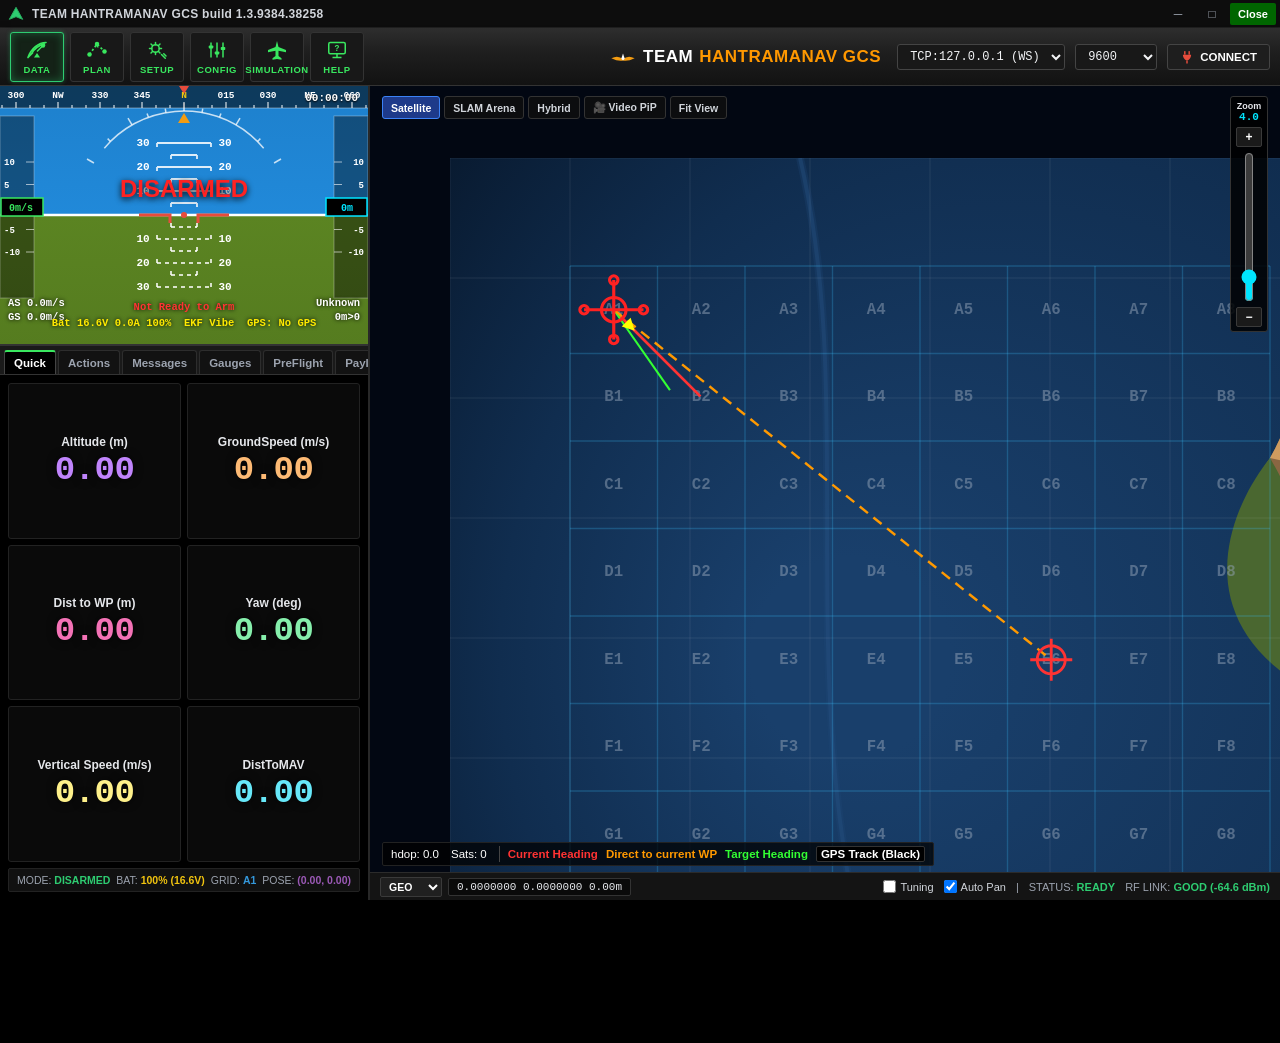
==== commit ddcb8052: "feat: complete TEAM HANTRAMANAV GCS backend flight commands, Mission Planner UI views, and autonomou" ====
--- a/NIDAR-AIR-Mouse-GCS/frontend/index.html
+++ b/NIDAR-AIR-Mouse-GCS/frontend/index.html
@@ -3,445 +3,758 @@
 <head>
   <meta charset="UTF-8">
   <meta name="viewport" content="width=device-width, initial-scale=1.0">
-  <title>NIDAR AIRMOUSE GCS — M2 GPS-Denied Autonomous Indoor Rescue Drone System</title>
+  <title>TEAM HANTRAMANAV GCS — build 1.3.9384.38258</title>
   <link rel="stylesheet" href="css/styles.css">
+  <link rel="icon" href="data:image/svg+xml,<svg xmlns='http://www.w3.org/2000/svg' viewBox='0 0 24 24'><polygon points='12,2 22,20 12,16 2,20' fill='%2327ae60'/></svg>">
 </head>
 <body>
-  <div id="app-container">
-
-    <!-- CONNECTION LOSS ALERT BANNER (Section 33) -->
-    <div id="connection-loss-banner" class="conn-loss-banner hidden">
-      <div class="conn-loss-content">
-        <span class="conn-loss-icon">⚠️</span>
-        <span id="conn-loss-text">GCS CONNECTION LOST | LAST TELEMETRY: 0s AGO | ONBOARD AUTONOMY CONTINUES</span>
-        <button id="btn-reconnect-now" class="btn-mini btn-reconnect">RECONNECT</button>
-      </div>
-    </div>
-
-    <!-- 1. TOP HEADER BAR (Section 34) -->
-    <header id="header-bar">
-      <div class="header-left">
-        <div class="brand-logo">🚁</div>
-        <div class="brand-titles">
-          <div class="main-title">NIDAR M2 MISSION CONTROL</div>
-          <div class="sub-title">NIDAR AIRMOUSE GCS — GPS-DENIED RESCUE SYSTEM</div>
+  <div id="mp-window-container">
+
+    <!-- 0. DESKTOP WINDOW TITLE BAR -->
+    <div id="mp-titlebar">
+      <div class="mp-titlebar-left">
+        <svg class="mp-window-icon" viewBox="0 0 24 24">
+          <polygon points="12,2 22,20 12,16 2,20" fill="#2ecc71" stroke="#27ae60" stroke-width="1.5"/>
+        </svg>
+        <span class="mp-titlebar-text">TEAM HANTRAMANAV GCS build 1.3.9384.38258</span>
+      </div>
+      <div class="mp-titlebar-right">
+        <button class="mp-win-btn" title="Minimize">─</button>
+        <button class="mp-win-btn" title="Maximize">□</button>
+        <button class="mp-win-btn mp-win-close" title="Close">Close</button>
+      </div>
+    </div>
+
+    <!-- 1. TOP NAVIGATION RIBBON (TEAM HANTRAMANAV GCS TOOLBAR) -->
+    <header id="mp-ribbon">
+      <!-- Ribbon Left Tools -->
+      <nav class="mp-ribbon-tools">
+        <button id="btn-nav-data" class="mp-tool-btn active" data-view="data" title="Flight Data & Primary HUD">
+          <svg class="mp-tool-icon" viewBox="0 0 32 32">
+            <!-- Satellite Dish / Radar Icon -->
+            <path d="M4 26 C8 14 18 6 28 6 M4 26 L10 20 M8 22 C12 14 18 10 26 8" stroke="#39e75f" stroke-width="2.2" fill="none" stroke-linecap="round"/>
+            <circle cx="24" cy="10" r="3" fill="#39e75f"/>
+            <line x1="24" y1="10" x2="16" y2="18" stroke="#39e75f" stroke-width="2"/>
+            <path d="M12 26 L20 26 L16 20 Z" fill="#39e75f"/>
+          </svg>
+          <span class="mp-tool-label">DATA</span>
+        </button>
+
+        <button id="btn-nav-plan" class="mp-tool-btn" data-view="plan" title="Flight Plan & Waypoints (Mission Planner)">
+          <svg class="mp-tool-icon" viewBox="0 0 32 32">
+            <!-- Waypoint Path Icon -->
+            <circle cx="6" cy="22" r="3" fill="#39e75f"/>
+            <circle cx="16" cy="8" r="3" fill="#39e75f"/>
+            <circle cx="26" cy="18" r="3" fill="#39e75f"/>
+            <polyline points="6,22 16,8 26,18" stroke="#39e75f" stroke-width="2.2" fill="none" stroke-dasharray="3,3"/>
+            <polygon points="15,12 17,9 18,13" fill="#39e75f"/>
+          </svg>
+          <span class="mp-tool-label">PLAN</span>
+        </button>
+
+        <button id="btn-nav-setup" class="mp-tool-btn" data-view="setup" title="Initial Setup & Firmware Installation">
+          <svg class="mp-tool-icon" viewBox="0 0 32 32">
+            <!-- Gear & Wrench Icon -->
+            <circle cx="14" cy="14" r="5" stroke="#39e75f" stroke-width="2" fill="none"/>
+            <path d="M14 6 L14 9 M14 19 L14 22 M6 14 L9 14 M19 14 L22 14 M8 8 L10 10 M18 18 L20 20 M8 20 L10 18 M18 10 L20 8" stroke="#39e75f" stroke-width="2" stroke-linecap="round"/>
+            <path d="M22 22 L27 27 M25 21 L28 24" stroke="#39e75f" stroke-width="2" stroke-linecap="round"/>
+          </svg>
+          <span class="mp-tool-label">SETUP</span>
+        </button>
+
+        <button id="btn-nav-config" class="mp-tool-btn" data-view="config" title="Config & Parameters">
+          <svg class="mp-tool-icon" viewBox="0 0 32 32">
+            <!-- Sliders Icon -->
+            <line x1="8" y1="6" x2="8" y2="26" stroke="#39e75f" stroke-width="2"/>
+            <line x1="16" y1="6" x2="16" y2="26" stroke="#39e75f" stroke-width="2"/>
+            <line x1="24" y1="6" x2="24" y2="26" stroke="#39e75f" stroke-width="2"/>
+            <rect x="5" y="10" width="6" height="4" fill="#39e75f" rx="1"/>
+            <rect x="13" y="18" width="6" height="4" fill="#39e75f" rx="1"/>
+            <rect x="21" y="12" width="6" height="4" fill="#39e75f" rx="1"/>
+          </svg>
+          <span class="mp-tool-label">CONFIG</span>
+        </button>
+
+        <button id="btn-nav-simulation" class="mp-tool-btn" data-view="simulation" title="SITL Simulation Engine">
+          <svg class="mp-tool-icon" viewBox="0 0 32 32">
+            <!-- Aircraft / Joystick Icon -->
+            <path d="M16 4 L18 12 L28 16 L28 19 L18 17 L18 24 L22 27 L22 29 L16 28 L10 29 L10 27 L14 24 L14 17 L4 19 L4 16 L14 12 Z" fill="#39e75f"/>
+          </svg>
+          <span class="mp-tool-label">SIMULATION</span>
+        </button>
+
+        <button id="btn-nav-help" class="mp-tool-btn" data-view="help" title="Help & Documentation">
+          <svg class="mp-tool-icon" viewBox="0 0 32 32">
+            <!-- Monitor with Question Mark -->
+            <rect x="5" y="6" width="22" height="15" stroke="#39e75f" stroke-width="2" fill="none" rx="2"/>
+            <line x1="16" y1="21" x2="16" y2="26" stroke="#39e75f" stroke-width="2"/>
+            <line x1="10" y1="26" x2="22" y2="26" stroke="#39e75f" stroke-width="2"/>
+            <text x="16" y="17" fill="#39e75f" font-size="11" font-weight="bold" font-family="monospace" text-anchor="middle">?</text>
+          </svg>
+          <span class="mp-tool-label">HELP</span>
+        </button>
+      </nav>
+
+      <!-- Ribbon Right: TEAM HANTRAMANAV GCS Brand & Serial Link Controls -->
+      <div class="mp-ribbon-conn">
+        <!-- TEAM HANTRAMANAV GCS Logo -->
+        <div class="ardupilot-brand">
+          <svg class="ardupilot-wings" viewBox="0 0 48 24">
+            <path d="M4 14 Q 16 8, 24 16 Q 32 8, 44 14 Q 32 20, 24 18 Q 16 20, 4 14 Z" fill="#f39c12"/>
+            <polygon points="24,6 27,15 24,18 21,15" fill="#ffffff"/>
+          </svg>
+          <span class="ap-ardu">TEAM</span><span class="ap-pilot">HANTRAMANAV GCS</span>
         </div>
-      </div>
-
-      <div class="header-center">
-        <div class="status-group">
-          <span class="label">MISSION:</span>
-          <span id="mission-badge" class="badge badge-ready">READY</span>
+
+        <!-- Port Selector Dropdown -->
+        <div class="mp-select-wrapper">
+          <select id="mp-port-select" class="mp-dropdown">
+            <option value="COM6">COM6</option>
+            <option value="COM3">COM3</option>
+            <option value="ws://127.0.0.1:8081/ws" selected>TCP:127.0.0.1 (WS)</option>
+            <option value="udp:127.0.0.1:14550">UDP: 14550</option>
+          </select>
         </div>
-        <div class="status-group">
-          <span class="label">GPS:</span>
-          <span id="gps-badge" class="badge badge-gps-denied">DENIED (INDOOR EKF)</span>
+
+        <!-- Baud Rate Selector Dropdown -->
+        <div class="mp-select-wrapper">
+          <select id="mp-baud-select" class="mp-dropdown">
+            <option value="115200">115200</option>
+            <option value="57600">57600</option>
+            <option value="9600" selected>9600</option>
+          </select>
         </div>
-        <div class="status-group">
-          <span class="label">SYSTEM:</span>
-          <span id="system-safety-badge" class="badge badge-connected">SYSTEM OK</span>
+
+        <!-- Connect / Disconnect Button with Plug Icon -->
+        <button id="btn-toggle-connect" class="mp-connect-btn disconnected" title="Connect / Disconnect MAVLink Telemetry">
+          <svg id="mp-plug-icon" class="mp-plug-svg" viewBox="0 0 24 24">
+            <rect x="7" y="2" width="2.5" height="6" fill="#e74c3c"/>
+            <rect x="14.5" y="2" width="2.5" height="6" fill="#e74c3c"/>
+            <path d="M5 8 L19 8 C19 14, 15 17, 12 18 C9 17, 5 14, 5 8 Z" fill="#e74c3c"/>
+            <line x1="12" y1="18" x2="12" y2="23" stroke="#e74c3c" stroke-width="2.5"/>
+          </svg>
+          <span id="mp-connect-label">CONNECT</span>
+        </button>
+      </div>
+    </header>
+
+    <!-- ====================================================================
+         VIEW 1: DATA (FLIGHT DATA & HUD WORKSPACE)
+         ==================================================================== -->
+    <div id="view-data" class="mp-main-view active">
+      <div id="mp-main-container">
+
+        <!-- LEFT COLUMN: AVIATION PFD / HUD + TABS -->
+        <aside id="mp-left-col">
+
+          <!-- A. PRIMARY FLIGHT DISPLAY (PFD) / HUD / ARTIFICIAL HORIZON -->
+          <div id="mp-pfd-container">
+            <canvas id="attitude-canvas" width="370" height="260"></canvas>
+            <div id="pfd-overlay-clock" class="pfd-clock">00:00:00</div>
+          </div>
+
+          <!-- B. TABBED TELEMETRY, ACTIONS, MESSAGES, GAUGES, PREFLIGHT -->
+          <div id="mp-tabs-container">
+            <div class="mp-tab-bar">
+              <button class="mp-tab-btn active" data-tab="tab-quick">Quick</button>
+              <button class="mp-tab-btn" data-tab="tab-actions">Actions</button>
+              <button class="mp-tab-btn" data-tab="tab-messages">Messages</button>
+              <button class="mp-tab-btn" data-tab="tab-gauges">Gauges</button>
+              <button class="mp-tab-btn" data-tab="tab-preflight">PreFlight</button>
+              <button class="mp-tab-btn" data-tab="tab-payload">Payload</button>
+            </div>
+
+            <!-- TAB CONTENT PANES -->
+            <div class="mp-tab-content-area">
+
+              <!-- 1. QUICK TAB: EXACT MATCH TO SCREENSHOT (6 DIGITAL METRICS) -->
+              <div id="tab-quick" class="mp-tab-pane active">
+                <div class="mp-quick-grid">
+                  <div class="mp-quick-card">
+                    <div class="mp-quick-header">Altitude (m)</div>
+                    <div id="val-altitude" class="mp-quick-val val-purple">0.00</div>
+                  </div>
+                  <div class="mp-quick-card">
+                    <div class="mp-quick-header">GroundSpeed (m/s)</div>
+                    <div id="val-speed" class="mp-quick-val val-peach">0.00</div>
+                  </div>
+                  <div class="mp-quick-card">
+                    <div class="mp-quick-header">Dist to WP (m)</div>
+                    <div id="val-dist-wp" class="mp-quick-val val-pink">0.00</div>
+                  </div>
+                  <div class="mp-quick-card">
+                    <div class="mp-quick-header">Yaw (deg)</div>
+                    <div id="val-heading" class="mp-quick-val val-green">0.00</div>
+                  </div>
+                  <div class="mp-quick-card">
+                    <div class="mp-quick-header">Vertical Speed (m/s)</div>
+                    <div id="val-vert-speed" class="mp-quick-val val-yellow">0.00</div>
+                  </div>
+                  <div class="mp-quick-card">
+                    <div class="mp-quick-header">DistToMAV</div>
+                    <div id="val-dist-mav" class="mp-quick-val val-cyan">0.00</div>
+                  </div>
+                </div>
+
+                <div class="mp-quick-footer-bar">
+                  <span>MODE: <b id="flight-mode-badge" style="color:#2ecc71;">DISARMED</b></span>
+                  <span>BAT: <b id="battery-text" style="color:#f1c40f;">100% (16.6V)</b></span>
+                  <span>GRID: <b id="val-grid" style="color:#3498db;">A1</b></span>
+                  <span>POSE: <b id="val-pose" style="color:#9b59b6;">(0.00, 0.00)</b></span>
+                </div>
+              </div>
+
+              <!-- 2. ACTIONS TAB -->
+              <div id="tab-actions" class="mp-tab-pane">
+                <div class="mp-actions-grid">
+                  <button id="btn-arm" class="mp-btn mp-btn-green">ARM</button>
+                  <button id="btn-disarm" class="mp-btn mp-btn-red">DISARM</button>
+                  <button id="btn-takeoff" class="mp-btn mp-btn-blue">TAKEOFF (2.5m)</button>
+                  <button id="btn-land" class="mp-btn mp-btn-orange">LAND</button>
+                  <button id="btn-auto" class="mp-btn mp-btn-cyan">AUTO MODE</button>
+                  <button id="btn-guided" class="mp-btn mp-btn-cyan">GUIDED MODE</button>
+                  <button id="btn-rtl" class="mp-btn mp-btn-yellow">RTL (RETURN)</button>
+                  <button id="btn-pause" class="mp-btn mp-btn-gray">PAUSE</button>
+                  <button id="btn-resume" class="mp-btn mp-btn-gray">RESUME</button>
+                  <button id="btn-start-mission" class="mp-btn mp-btn-glow">▶ START MISSION</button>
+                  <button id="btn-abort-mission" class="mp-btn mp-btn-danger">🛑 EMERGENCY ABORT</button>
+                  <button id="btn-sim-survivor" class="mp-btn mp-btn-purple">🎯 INJECT SURVIVOR</button>
+                </div>
+              </div>
+
+              <!-- 3. MESSAGES TAB -->
+              <div id="tab-messages" class="mp-tab-pane">
+                <div class="mp-messages-header">
+                  <span>Real-Time MAVLink & System Console</span>
+                  <button id="btn-clear-log" class="mp-mini-btn">Clear</button>
+                </div>
+                <div id="event-terminal" class="mp-terminal"></div>
+              </div>
+
+              <!-- 4. GAUGES TAB -->
+              <div id="tab-gauges" class="mp-tab-pane">
+                <div class="mp-gauges-grid">
+                  <div class="mp-gauge-card">
+                    <div class="mp-gauge-title">COMPASS HEADING</div>
+                    <div id="gauge-compass" class="analog-dial">
+                      <div id="compass-needle" class="dial-needle">▲</div>
+                      <span id="gauge-heading-text" class="dial-center-val">000°</span>
+                    </div>
+                  </div>
+                  <div class="mp-gauge-card">
+                    <div class="mp-gauge-title">BATTERY VOLTAGE</div>
+                    <div class="battery-dial-wrapper">
+                      <div class="battery-bar-container">
+                        <div id="battery-bar-fill" style="width: 95%;"></div>
+                      </div>
+                      <div id="battery-dial-readout" class="dial-center-val">16.6V</div>
+                    </div>
+                  </div>
+                </div>
+              </div>
+
+              <!-- 5. PREFLIGHT TAB -->
+              <div id="tab-preflight" class="mp-tab-pane">
+                <div class="mp-preflight-list">
+                  <div class="preflight-item"><span>IMU (ICM-42688)</span><span id="health-imu" class="tag-ok">PASSED (200Hz)</span></div>
+                  <div class="preflight-item"><span>Optical Flow</span><span id="health-flow" class="tag-ok">PASSED (50Hz)</span></div>
+                  <div class="preflight-item"><span>Rangefinder (ToF)</span><span id="health-range" class="tag-ok">PASSED (20Hz)</span></div>
+                  <div class="preflight-item"><span>2D LiDAR (A2M8)</span><span id="health-lidar" class="tag-ok">PASSED (10Hz)</span></div>
+                  <div class="preflight-item"><span>OAK-D RGB Camera</span><span id="health-rgb" class="tag-ok">ONLINE</span></div>
+                  <div class="preflight-item"><span>FLIR Thermal</span><span id="health-thermal" class="tag-ok">ONLINE</span></div>
+                  <div class="preflight-item"><span>MAVLink Connection</span><span id="health-fcu" class="tag-ok">CONNECTED</span></div>
+                  <div class="preflight-item"><span>ROS 2 DDS Bridge</span><span id="health-ros2" class="tag-ok">ACTIVE</span></div>
+                </div>
+              </div>
+
+              <!-- 6. PAYLOAD TAB -->
+              <div id="tab-payload" class="mp-tab-pane">
+                <div class="mp-payload-container">
+                  <div class="mp-cam-dual-box">
+                    <div class="mp-cam-box">
+                      <div class="mp-cam-title">OAK-D RGB (YOLOv8)</div>
+                      <img id="img-rgb-stream" class="mp-stream-img" alt="RGB Stream" src="" />
+                      <span id="rgb-status-badge" class="cam-badge">ACTIVE</span>
+                    </div>
+                    <div class="mp-cam-box">
+                      <div class="mp-cam-title">FLIR THERMAL</div>
+                      <img id="img-thermal-stream" class="mp-stream-img" alt="Thermal Stream" src="" />
+                      <span id="thermal-status-badge" class="cam-badge">ACTIVE</span>
+                    </div>
+                  </div>
+
+                  <div class="mp-survivor-section">
+                    <div class="mp-survivor-header">
+                      <span>SURVIVOR TARGETS</span>
+                      <span id="survivor-summary-count" class="mp-pill">0 DETECTED</span>
+                    </div>
+                    <div id="survivor-cards-container" class="mp-survivor-list">
+                      <div class="survivor-empty-placeholder">No survivors logged yet. Corridors clear.</div>
+                    </div>
+                  </div>
+                </div>
+              </div>
+
+            </div>
+          </div>
+
+        </aside>
+
+        <!-- RIGHT COLUMN: LARGE INTERACTIVE SATELLITE & SLAM RESCUE MAP -->
+        <main id="mp-map-col">
+          <div id="map-canvas-wrapper" class="mp-map-wrapper">
+            <canvas id="map-canvas"></canvas>
+
+            <!-- TOP RIGHT ZOOM SLIDER -->
+            <div class="mp-zoom-slider-box">
+              <div class="mp-zoom-title">Zoom</div>
+              <div id="mp-zoom-val" class="mp-zoom-val">4.0</div>
+              <button id="btn-map-zoom-in" class="mp-zoom-btn" title="Zoom In">+</button>
+              <div class="mp-slider-track-wrap">
+                <input type="range" id="mp-zoom-range" min="1" max="25" step="0.5" value="4.0" orient="vertical" class="mp-vertical-slider">
+              </div>
+              <button id="btn-map-zoom-out" class="mp-zoom-btn" title="Zoom Out">−</button>
+            </div>
+
+            <!-- FLOATING MINI VIDEO PIP -->
+            <div id="mp-floating-pip" class="mp-pip-window hidden">
+              <div class="mp-pip-header">
+                <span id="pip-title">FPV: RGB (OAK-D)</span>
+                <div class="pip-actions">
+                  <button id="btn-pip-toggle-cam" class="pip-mini-btn" title="Toggle RGB / Thermal">⇄</button>
+                  <button id="btn-pip-close" class="pip-mini-btn" title="Close PiP">✕</button>
+                </div>
+              </div>
+              <div class="mp-pip-body">
+                <img id="pip-video-img" class="pip-video" alt="PiP Stream" src="" />
+              </div>
+            </div>
+
+            <!-- MAP LAYER SWITCHER -->
+            <div class="mp-map-layers-bar">
+              <button id="btn-layer-sat" class="mp-layer-btn active" title="Satellite Earth View">Satellite</button>
+              <button id="btn-layer-slam" class="mp-layer-btn" title="2D SLAM Occupancy Grid">SLAM Arena</button>
+              <button id="btn-layer-hybrid" class="mp-layer-btn" title="Hybrid Satellite + Grid">Hybrid</button>
+              <button id="btn-toggle-pip" class="mp-layer-btn" title="Toggle FPV Video PiP">🎥 Video PiP</button>
+              <button id="btn-map-fit" class="mp-layer-btn" title="Center on Drone">Fit View</button>
+            </div>
+
+            <!-- MAP INFO OVERLAY BAR -->
+            <div class="mp-map-info-overlay">
+              <span class="mp-stat-hdop">hdop: 0.0</span>
+              <span class="mp-stat-sats">Sats: 0</span>
+              <div class="mp-legend-strip">
+                <span class="leg-text leg-current-hdg">Current Heading</span>
+                <span class="leg-text leg-direct-wp">Direct to current WP</span>
+                <span class="leg-text leg-target-hdg">Target Heading</span>
+                <span class="leg-text leg-gps-track">GPS Track (Black)</span>
+              </div>
+            </div>
+
+            <!-- BOTTOM FOOTER BAR -->
+            <footer class="mp-map-footer-bar">
+              <div class="mp-footer-left">
+                <select id="mp-geo-select" class="mp-footer-select">
+                  <option value="GEO">GEO</option>
+                  <option value="UTM">UTM</option>
+                  <option value="MGRS">MGRS</option>
+                </select>
+                <div id="map-coord-readout" class="mp-coord-box">0.0000000 0.0000000 0.00m</div>
+              </div>
+
+              <div class="mp-footer-right">
+                <label class="mp-checkbox-label">
+                  <input type="checkbox" id="chk-tuning"> Tuning
+                </label>
+                <label class="mp-checkbox-label">
+                  <input type="checkbox" id="chk-follow-drone" checked> Auto Pan
+                </label>
+                <span class="mp-footer-sep">|</span>
+                <span class="mp-footer-tag">STATUS: <b id="mission-badge" style="color:#2ecc71;">READY</b></span>
+                <span class="mp-footer-tag">RF LINK: <b id="radio-badge" style="color:#2ecc71;">GOOD (-64.6 dBm)</b></span>
+              </div>
+            </footer>
+
+            <!-- TELEMETRY TUNING DRAWER -->
+            <div id="mp-tuning-drawer" class="mp-tuning-panel hidden">
+              <div class="tuning-header">
+                <span>Telemetry Real-Time Tuning Graph</span>
+                <button id="btn-close-tuning" class="mp-mini-btn">✕</button>
+              </div>
+              <canvas id="tuning-canvas" width="800" height="120"></canvas>
+            </div>
+
+          </div>
+        </main>
+
+      </div>
+    </div>
+
+    <!-- ====================================================================
+         VIEW 2: PLAN (FLIGHT PLAN & WAYPOINT PLANNER - FROM SCREENSHOT 2)
+         ==================================================================== -->
+    <div id="view-plan" class="mp-main-view">
+      <div id="plan-container">
+        <!-- Main Map Area for Waypoint Planning -->
+        <div id="plan-map-area">
+          <canvas id="plan-canvas"></canvas>
+
+          <!-- Top-Left Distance & Tools -->
+          <div class="plan-top-left-tools">
+            <div class="plan-dist-readout">Distance: <span id="plan-total-dist">0.0000 km</span></div>
+            <div class="plan-quick-btns">
+              <button id="btn-plan-home" class="plan-tool-btn">Home</button>
+              <button id="btn-plan-polygon" class="plan-tool-btn" title="Draw Geofence Polygon">⬡</button>
+              <button id="btn-plan-search" class="plan-tool-btn" title="Search Location">🔍</button>
+            </div>
+          </div>
+
+          <!-- Bottom Waypoint Table Bar -->
+          <div id="plan-bottom-panel">
+            <div class="plan-param-bar">
+              <label>WP Radius: <input type="number" id="plan-wp-radius" value="30" class="plan-input-mini"></label>
+              <label>Loiter Radius: <input type="number" id="plan-loiter-radius" value="45" class="plan-input-mini"></label>
+              <label>Default Alt: <input type="number" id="plan-default-alt" value="2.5" class="plan-input-mini"></label>
+              <select id="plan-alt-mode" class="plan-select-mini">
+                <option value="Relative" selected>Relative</option>
+                <option value="Absolute">Absolute</option>
+                <option value="Terrain">Terrain</option>
+              </select>
+              <label class="plan-check"><input type="checkbox" id="plan-verify-height" checked> Verify Height</label>
+              <button id="btn-plan-add-below" class="plan-btn-green">Add Below</button>
+              <label>Alt Warn: <input type="number" value="0" class="plan-input-mini"></label>
+              <label class="plan-check"><input type="checkbox" id="plan-spline"> Spline</label>
+              <label class="plan-check"><input type="checkbox" id="plan-mavftp"> MAVFTP</label>
+            </div>
+
+            <!-- Waypoint Table -->
+            <div class="plan-table-wrapper">
+              <table id="plan-wp-table" class="plan-wp-table">
+                <thead>
+                  <tr>
+                    <th>#</th>
+                    <th>Command</th>
+                    <th>P1 (Delay)</th>
+                    <th>P2 (Accept)</th>
+                    <th>P3 (Pass)</th>
+                    <th>P4 (Yaw)</th>
+                    <th>Lat</th>
+                    <th>Lon</th>
+                    <th>Alt (m)</th>
+                    <th>Frame</th>
+                    <th>Delete</th>
+                    <th>Grad %</th>
+                    <th>Angle</th>
+                    <th>Dist (m)</th>
+                    <th>AZ</th>
+                  </tr>
+                </thead>
+                <tbody id="plan-wp-tbody">
+                  <!-- Generated Waypoint Rows -->
+                </tbody>
+              </table>
+            </div>
+          </div>
         </div>
-        <div class="status-group">
-          <span class="label">FLIGHT:</span>
-          <span id="flight-mode-badge" class="badge badge-disarmed">DISARMED</span>
+
+        <!-- Right Sidebar (From Screenshot 2) -->
+        <aside id="plan-sidebar">
+          <div class="plan-side-group">
+            <select id="plan-mode-select" class="plan-side-dropdown">
+              <option value="MISSION" selected>MISSION</option>
+              <option value="GEOFENCE">GEOFENCE</option>
+              <option value="RALLY">RALLY</option>
+            </select>
+          </div>
+
+          <div class="plan-side-group">
+            <div class="plan-side-metric">
+              <span class="ps-label">Zoom</span>
+              <span id="plan-zoom-val" class="ps-val">3.0</span>
+            </div>
+            <div class="plan-side-metric">
+              <span class="ps-label">GEO</span>
+              <span class="ps-val" style="font-size:10px;">-0.1757810<br>-47.8125000<br>0.00m</span>
+            </div>
+          </div>
+
+          <div class="plan-side-group">
+            <label class="plan-check"><input type="checkbox" checked> Grid</label>
+            <a href="#" class="plan-kml-link">View KML</a>
+          </div>
+
+          <div class="plan-side-group">
+            <select id="plan-map-source" class="plan-side-dropdown">
+              <option value="GoogleSatelliteMap" selected>GoogleSatelliteMap</option>
+              <option value="BingSatelliteMap">BingSatelliteMap</option>
+              <option value="OpenStreetMap">OpenStreetMap</option>
+              <option value="IndoorSLAMGrid">Indoor SLAM Arena Grid</option>
+            </select>
+            <div class="plan-tile-status">Status: loaded tiles</div>
+          </div>
+
+          <!-- Action Buttons (Exact Match to Screenshot 2) -->
+          <div class="plan-side-actions">
+            <button id="btn-plan-inject" class="plan-action-btn">Inject Custom Map</button>
+            <button id="btn-plan-load" class="plan-action-btn">Load File</button>
+            <button id="btn-plan-save" class="plan-action-btn">Save File</button>
+            <div class="plan-btn-sep">...</div>
+            <button id="btn-plan-read" class="plan-action-btn plan-btn-primary">Read (from Drone)</button>
+            <button id="btn-plan-write" class="plan-action-btn plan-btn-primary">Write (to Drone)</button>
+            <button id="btn-plan-write-fast" class="plan-action-btn">Write Fast</button>
+          </div>
+
+          <!-- Home Location Group -->
+          <div class="plan-home-group">
+            <div class="plan-home-title">Home Location</div>
+            <div class="plan-home-row"><label>Lat</label><input type="text" id="home-lat" value="4.2501500" class="plan-home-input"></div>
+            <div class="plan-home-row"><label>Long</label><input type="text" id="home-lon" value="5.8998500" class="plan-home-input"></div>
+            <div class="plan-home-row"><label>ASL</label><input type="text" id="home-asl" value="0.00" class="plan-home-input"></div>
+          </div>
+        </aside>
+      </div>
+    </div>
+
+    <!-- ====================================================================
+         VIEW 3: SETUP (INITIAL SETUP & FIRMWARE - FROM SCREENSHOT 3)
+         ==================================================================== -->
+    <div id="view-setup" class="mp-main-view">
+      <div id="setup-container">
+        <!-- Setup Left Sidebar -->
+        <aside id="setup-sidebar">
+          <ul class="setup-nav-list">
+            <li class="setup-nav-item active" data-sub="install-firmware">Install Firmware</li>
+            <li class="setup-nav-item" data-sub="firmware-legacy">Install Firmware Legacy</li>
+            <li class="setup-nav-item" data-sub="secure">Secure</li>
+            <li class="setup-nav-item" data-sub="opt-hardware">&gt;&gt; Optional Hardware</li>
+            <li class="setup-nav-item" data-sub="advanced">&gt;&gt; Advanced</li>
+            <li class="setup-nav-item" data-sub="calibration">&gt;&gt; Accel / Compass Calibration</li>
+          </ul>
+        </aside>
+
+        <!-- Setup Main Grid (Vehicle Firmware Models from Screenshot 3) -->
+        <main id="setup-main-content">
+          <div class="setup-grid">
+
+            <!-- Vehicle 1: Rover -->
+            <div class="setup-vehicle-card" data-vehicle="rover">
+              <div class="veh-icon-box">
+                <!-- Rover Wireframe SVG -->
+                <svg viewBox="0 0 100 70" class="veh-svg">
+                  <rect x="20" y="20" width="60" height="25" fill="none" stroke="#00e5ff" stroke-width="3" rx="4"/>
+                  <circle cx="25" cy="50" r="14" fill="#00e5ff" stroke="#333" stroke-width="2"/>
+                  <circle cx="75" cy="50" r="14" fill="#00e5ff" stroke="#333" stroke-width="2"/>
+                </svg>
+              </div>
+              <div class="veh-title">Rover V4.7.1 OFFICIAL</div>
+            </div>
+
+            <!-- Vehicle 2: Plane -->
+            <div class="setup-vehicle-card" data-vehicle="plane">
+              <div class="veh-icon-box">
+                <svg viewBox="0 0 100 70" class="veh-svg">
+                  <path d="M50 10 L54 30 L95 38 L95 44 L54 42 L54 58 L68 64 L68 68 L50 66 L32 68 L32 64 L46 58 L46 42 L5 44 L5 38 L46 30 Z" fill="#00e5ff"/>
+                </svg>
+              </div>
+              <div class="veh-title">Plane V4.7.1 OFFICIAL</div>
+            </div>
+
+            <!-- Vehicle 3: NIDAR M2 Rescue Copter (Active Default) -->
+            <div class="setup-vehicle-card active" data-vehicle="copter-quad">
+              <div class="veh-icon-box">
+                <svg viewBox="0 0 100 70" class="veh-svg">
+                  <circle cx="50" cy="35" r="10" fill="none" stroke="#39e75f" stroke-width="3"/>
+                  <line x1="28" y1="18" x2="72" y2="52" stroke="#39e75f" stroke-width="3"/>
+                  <line x1="28" y1="52" x2="72" y2="18" stroke="#39e75f" stroke-width="3"/>
+                  <circle cx="28" cy="18" r="8" fill="none" stroke="#00e5ff" stroke-width="2.5"/>
+                  <circle cx="72" cy="18" r="8" fill="none" stroke="#00e5ff" stroke-width="2.5"/>
+                  <circle cx="28" cy="52" r="8" fill="none" stroke="#00e5ff" stroke-width="2.5"/>
+                  <circle cx="72" cy="52" r="8" fill="none" stroke="#00e5ff" stroke-width="2.5"/>
+                </svg>
+              </div>
+              <div class="veh-title" style="color:#39e75f; font-weight:bold;">TEAM HANTRAMANAV M2 (Copter V4.7.1)</div>
+            </div>
+
+            <!-- Vehicle 4: Hexacopter -->
+            <div class="setup-vehicle-card" data-vehicle="copter-hexa">
+              <div class="veh-icon-box">
+                <svg viewBox="0 0 100 70" class="veh-svg">
+                  <circle cx="50" cy="35" r="8" fill="none" stroke="#00e5ff" stroke-width="2.5"/>
+                  <circle cx="50" cy="12" r="6" fill="none" stroke="#00e5ff" stroke-width="2"/>
+                  <circle cx="50" cy="58" r="6" fill="none" stroke="#00e5ff" stroke-width="2"/>
+                  <circle cx="25" cy="23" r="6" fill="none" stroke="#00e5ff" stroke-width="2"/>
+                  <circle cx="75" cy="23" r="6" fill="none" stroke="#00e5ff" stroke-width="2"/>
+                  <circle cx="25" cy="47" r="6" fill="none" stroke="#00e5ff" stroke-width="2"/>
+                  <circle cx="75" cy="47" r="6" fill="none" stroke="#00e5ff" stroke-width="2"/>
+                </svg>
+              </div>
+              <div class="veh-title">Copter V4.7.1 (Hexa)</div>
+            </div>
+
+            <!-- Vehicle 5: Y6 Copter -->
+            <div class="setup-vehicle-card" data-vehicle="copter-y6">
+              <div class="veh-icon-box">
+                <svg viewBox="0 0 100 70" class="veh-svg">
+                  <circle cx="50" cy="35" r="8" fill="none" stroke="#00e5ff" stroke-width="2.5"/>
+                  <line x1="50" y1="35" x2="50" y2="10" stroke="#00e5ff" stroke-width="3"/>
+                  <line x1="50" y1="35" x2="25" y2="55" stroke="#00e5ff" stroke-width="3"/>
+                  <line x1="50" y1="35" x2="75" y2="55" stroke="#00e5ff" stroke-width="3"/>
+                </svg>
+              </div>
+              <div class="veh-title">Copter V4.7.1 (Y6)</div>
+            </div>
+
+            <!-- Vehicle 6: Sub / UUV -->
+            <div class="setup-vehicle-card" data-vehicle="sub">
+              <div class="veh-icon-box">
+                <svg viewBox="0 0 100 70" class="veh-svg">
+                  <rect x="25" y="15" width="20" height="40" fill="#00e5ff" rx="4"/>
+                  <rect x="55" y="15" width="20" height="40" fill="#00e5ff" rx="4"/>
+                  <rect x="42" y="25" width="16" height="20" fill="#f39c12"/>
+                </svg>
+              </div>
+              <div class="veh-title">Sub V4.7.1 OFFICIAL</div>
+            </div>
+
+            <!-- Vehicle 7: Antenna Tracker -->
+            <div class="setup-vehicle-card" data-vehicle="tracker">
+              <div class="veh-icon-box">
+                <svg viewBox="0 0 100 70" class="veh-svg">
+                  <path d="M30 45 C30 20, 50 15, 65 25" fill="none" stroke="#39e75f" stroke-width="4"/>
+                  <polygon points="40,55 60,55 50,40" fill="#39e75f"/>
+                </svg>
+              </div>
+              <div class="veh-title">AntennaTracker V4.7.1</div>
+            </div>
+
+            <!-- Vehicle 8: Helicopter -->
+            <div class="setup-vehicle-card" data-vehicle="heli">
+              <div class="veh-icon-box">
+                <svg viewBox="0 0 100 70" class="veh-svg">
+                  <ellipse cx="50" cy="40" rx="25" ry="14" fill="none" stroke="#00e5ff" stroke-width="2.5"/>
+                  <line x1="15" y1="20" x2="85" y2="20" stroke="#00e5ff" stroke-width="3"/>
+                  <line x1="50" y1="20" x2="50" y2="30" stroke="#00e5ff" stroke-width="3"/>
+                </svg>
+              </div>
+              <div class="veh-title">Copter V4.7.1 (Heli)</div>
+            </div>
+
+            <!-- Vehicle 9: Cube Autopilot Hardware -->
+            <div class="setup-vehicle-card" data-vehicle="cube">
+              <div class="veh-icon-box">
+                <svg viewBox="0 0 100 70" class="veh-svg">
+                  <rect x="30" y="15" width="40" height="40" fill="#181818" stroke="#f39c12" stroke-width="3" rx="3"/>
+                  <text x="50" y="38" fill="#ffffff" font-size="10" font-weight="bold" text-anchor="middle">Cube</text>
+                </svg>
+              </div>
+              <div class="veh-title">Pixhawk 6C / Cube</div>
+            </div>
+
+          </div>
+
+          <!-- Bottom Setup Status Bar (From Screenshot 3) -->
+          <footer class="setup-footer-bar">
+            <span class="sf-status">Status: Ready to upload firmware</span>
+            <div class="sf-links">
+              <a href="#">All Options</a> |
+              <a href="#">Bootloader Update</a> |
+              <a href="#">Force Bootloader</a> |
+              <a href="#">Load custom firmware</a> |
+              <a href="#">Beta firmwares</a>
+            </div>
+          </footer>
+        </main>
+      </div>
+    </div>
+
+    <!-- ====================================================================
+         VIEW 4: CONFIG (PARAMETERS & TUNING)
+         ==================================================================== -->
+    <div id="view-config" class="mp-main-view">
+      <div class="config-view-container">
+        <aside class="config-sidebar">
+          <ul class="setup-nav-list">
+            <li class="setup-nav-item active">Standard Parameters</li>
+            <li class="setup-nav-item">Advanced Parameters</li>
+            <li class="setup-nav-item">Full Parameter Tree</li>
+            <li class="setup-nav-item">Failsafe Actions</li>
+            <li class="setup-nav-item">GeoFence Boundaries</li>
+          </ul>
+        </aside>
+        <main class="config-main-area">
+          <div class="config-param-header">
+            <h3>TEAM HANTRAMANAV Parameter Management</h3>
+            <div class="config-param-actions">
+              <button class="plan-btn-green">Refresh Params</button>
+              <button class="plan-btn-green">Write Params</button>
+              <button class="plan-tool-btn">Save to File</button>
+            </div>
+          </div>
+          <table class="plan-wp-table">
+            <thead>
+              <tr><th>Parameter</th><th>Value</th><th>Unit</th><th>Options</th><th>Description</th></tr>
+            </thead>
+            <tbody>
+              <tr><td><b>EK3_SRC1_POSXY</b></td><td>3 (LiDAR)</td><td>-</td><td>0-6</td><td>Horizontal position source for EKF3 (Indoor SLAM)</td></tr>
+              <tr><td><b>EK3_SRC1_VELXY</b></td><td>5 (OpticalFlow)</td><td>-</td><td>0-6</td><td>Velocity source for indoor hover stability</td></tr>
+              <tr><td><b>FS_THR_ENABLE</b></td><td>1 (RTL)</td><td>-</td><td>0-3</td><td>Radio Failsafe response action</td></tr>
+              <tr><td><b>FS_BATT_VOLT</b></td><td>14.8</td><td>Volts</td><td>12-18</td><td>Low battery safety threshold</td></tr>
+              <tr><td><b>WPNAV_SPEED</b></td><td>70</td><td>cm/s</td><td>10-200</td><td>Exploration search velocity</td></tr>
+            </tbody>
+          </table>
+        </main>
+      </div>
+    </div>
+
+    <!-- ====================================================================
+         VIEW 5: SIMULATION (SITL & INDOOR ARENA)
+         ==================================================================== -->
+    <div id="view-simulation" class="mp-main-view">
+      <div class="simulation-view-container">
+        <div class="sim-card">
+          <h2>🎮 TEAM HANTRAMANAV Indoor SITL Simulation</h2>
+          <p>Physics dynamic simulator with 2D SLAM raycasting, ArduPilot SITL, and synthetic RGB + FLIR vision streams.</p>
+          <div class="sim-btn-row">
+            <button id="btn-sim-start" class="mp-btn mp-btn-green">Launch SITL Copter</button>
+            <button id="btn-sim-reset" class="mp-btn mp-btn-orange">Reset Arena (20m x 20m)</button>
+            <button id="btn-sim-inject-victim" class="mp-btn mp-btn-purple">Spawn Random Survivor</button>
+          </div>
         </div>
-        <div class="status-group">
-          <span class="label">RADIO RF:</span>
-          <span id="radio-badge" class="badge badge-rf-good">RF: GOOD (-64.6 dBm)</span>
+      </div>
+    </div>
+
+    <!-- ====================================================================
+         VIEW 6: HELP (DOCUMENTATION & SYSTEM GUIDE)
+         ==================================================================== -->
+    <div id="view-help" class="mp-main-view">
+      <div class="help-view-container">
+        <h2>ℹ️ TEAM HANTRAMANAV Ground Control Station Guide</h2>
+        <p>Advanced Search-and-Rescue Aerial Exploration Stack for GPS-Denied Indoor Environments.</p>
+        <div class="help-grid">
+          <div class="help-card">
+            <h4>Keyboard Shortcuts</h4>
+            <ul>
+              <li><b>F1</b>: Flight Data (HUD & Map)</li>
+              <li><b>F2</b>: Flight Plan Waypoints</li>
+              <li><b>F3</b>: Initial Setup & Calibration</li>
+              <li><b>Spacebar</b>: Pause / Resume Autonomy</li>
+              <li><b>Escape</b>: Emergency Disarm / Halt</li>
+            </ul>
+          </div>
+          <div class="help-card">
+            <h4>Telemetry Channels</h4>
+            <ul>
+              <li><b>MAVLink Port</b>: UDP 14550 / TCP 5760</li>
+              <li><b>WebSocket Port</b>: 8081 (/ws)</li>
+              <li><b>LiDAR Rate</b>: 10 Hz (RPLIDAR A2M8)</li>
+              <li><b>Vision Feeds</b>: OAK-D RGB (30 FPS) & FLIR (8 FPS)</li>
+            </ul>
+          </div>
         </div>
       </div>
-
-      <div class="header-right">
-        <!-- Battery Gauge -->
-        <div class="battery-container">
-          <span class="batt-icon">🔋</span>
-          <div class="battery-bar-bg">
-            <div id="battery-bar-fill" style="width: 98%;"></div>
-          </div>
-          <span id="battery-text">98% (16.6V)</span>
-        </div>
-
-        <!-- Mission Elapsed Clock -->
-        <div class="timer-container">
-          <span class="timer-icon">⏱️</span>
-          <span id="mission-timer">00:00</span>
-        </div>
-
-        <!-- Connection Toggle Button -->
-        <button id="btn-toggle-connect" class="btn btn-connect">DISCONNECT</button>
-      </div>
-    </header>
-
-    <!-- 2. MAIN 3-COLUMN WORKSPACE (Section 34) -->
-    <main id="main-workspace">
-
-      <!-- LEFT COLUMN: Mission Overview, Flight Kinematics, GPS-Denied Health, Cameras -->
-      <aside id="sidebar-left" class="workspace-col sidebar-left">
-
-        <!-- A. Mission & Flight Kinematics -->
-        <div class="panel telemetry-panel">
-          <div class="panel-header">
-            <span class="panel-title">📊 FLIGHT STATE & KINEMATICS</span>
-            <span id="fcu-conn-badge" class="badge-mini badge-sim">SITL / FCU</span>
-          </div>
-          <div class="telemetry-body">
-            <!-- Artificial Horizon Canvas -->
-            <div class="attitude-wrapper">
-              <canvas id="attitude-canvas" width="120" height="96"></canvas>
-              <div class="attitude-label">ARTIFICIAL HORIZON</div>
-            </div>
-
-            <!-- Numeric Readouts Grid -->
-            <div class="telem-gauges-grid">
-              <div class="telem-cell">
-                <span class="t-label">ALTITUDE</span>
-                <span id="val-altitude" class="t-value">0.00</span>
-                <span class="t-unit">m</span>
-              </div>
-              <div class="telem-cell">
-                <span class="t-label">VELOCITY</span>
-                <span id="val-speed" class="t-value">0.00</span>
-                <span class="t-unit">m/s</span>
-              </div>
-              <div class="telem-cell">
-                <span class="t-label">HEADING</span>
-                <span id="val-heading" class="t-value">000</span>
-                <span class="t-unit">°</span>
-              </div>
-              <div class="telem-cell">
-                <span class="t-label">ROLL / PITCH</span>
-                <span id="val-roll-pitch" class="t-value">0.0 / 0.0</span>
-                <span class="t-unit">°</span>
-              </div>
-              <div class="telem-cell">
-                <span class="t-label">LOCAL POSE</span>
-                <span id="val-pose" class="t-value">(0.00, 0.00)</span>
-                <span class="t-unit">m</span>
-              </div>
-              <div class="telem-cell">
-                <span class="t-label">ARENA GRID</span>
-                <span id="val-grid" class="t-value">A1</span>
-                <span class="t-unit">cell</span>
-              </div>
-            </div>
-          </div>
-        </div>
-
-        <!-- B. GPS-Denied Status & Sensor Fusion Health (Section 16) -->
-        <div class="panel gps-denied-panel">
-          <div class="panel-header">
-            <span class="panel-title">🛰️ GPS-DENIED NAVIGATION STACK</span>
-          </div>
-          <div class="gps-health-list">
-            <div class="gps-health-item">
-              <span class="gh-label">GPS STATUS:</span>
-              <span class="gh-status tag-gps-denied">DENIED / NOT REQUIRED</span>
-            </div>
-            <div class="gps-health-item">
-              <span class="gh-label">STATE ESTIMATION:</span>
-              <span id="stat-ekf" class="gh-status tag-ok">EKF HEALTHY</span>
-            </div>
-            <div class="gps-health-item">
-              <span class="gh-label">2D LiDAR SLAM:</span>
-              <span id="stat-slam" class="gh-status tag-ok">HEALTHY (0.05m)</span>
-            </div>
-            <div class="gps-health-item">
-              <span class="gh-label">OPTICAL FLOW:</span>
-              <span id="stat-flow" class="gh-status tag-ok">HEALTHY (50 Hz)</span>
-            </div>
-            <div class="gps-health-item">
-              <span class="gh-label">RANGEFINDER (LiDAR):</span>
-              <span id="stat-range" class="gh-status tag-ok">HEALTHY (20 Hz)</span>
-            </div>
-          </div>
-        </div>
-
-        <!-- C. Dual Vision Feeds: RGB + Thermal (Section 13) -->
-        <div class="panel vision-dual-panel">
-          <div class="panel-header">
-            <span class="panel-title">📷 DUAL VISION FUSION</span>
-            <div class="vision-tab-btns">
-              <button id="tab-btn-rgb" class="tab-btn active">RGB (OAK-D)</button>
-              <button id="tab-btn-thermal" class="tab-btn">FLIR THERMAL</button>
-            </div>
-          </div>
-          <div class="vision-viewports-container">
-            <!-- RGB Viewport -->
-            <div id="rgb-viewport" class="camera-viewport active">
-              <img id="img-rgb-stream" alt="RGB Stream" src="" />
-              <div class="hud-top-bar">
-                <span class="hud-badge">OAK-D Pro</span>
-                <span id="rgb-fps-badge" class="hud-val">30 FPS</span>
-              </div>
-              <div class="hud-reticle">+</div>
-              <div class="hud-bottom-bar">
-                <span id="hud-yolo-status">YOLOv8: ACTIVE</span>
-              </div>
-            </div>
-            <!-- Thermal Viewport -->
-            <div id="thermal-viewport" class="camera-viewport">
-              <img id="img-thermal-stream" alt="Thermal Stream" src="" />
-              <div class="hud-top-bar">
-                <span class="hud-badge thermal-badge">FLIR Lepton 3.5</span>
-                <span id="thermal-fps-badge" class="hud-val">8 FPS</span>
-              </div>
-              <div class="hud-reticle thermal-reticle"></div>
-              <div class="hud-bottom-bar">
-                <span id="hud-thermal-status">YOLO11n Thermal: ACTIVE</span>
-              </div>
-            </div>
-          </div>
-        </div>
-
-      </aside>
-
-      <!-- CENTER COLUMN: Large Interactive 2D SLAM Rescue Map (Section 10, 31, 34) -->
-      <section id="map-section" class="panel workspace-col center-map-column">
-        <div class="panel-header">
-          <span class="panel-title">🗺️ NIDAR M2 LIVE 2D RESCUE & OCCUPANCY GRID MAP</span>
-          <div class="panel-header-actions">
-            <!-- SLAM Mode selector -->
-            <div class="slam-mode-select-wrapper">
-              <label for="slam-mode-select" class="mode-select-label">SOURCE:</label>
-              <select id="slam-mode-select" class="tactical-select-input">
-                <option value="REALTIME">📡 Real-Time ROS 2 (Pi / Live LiDAR)</option>
-                <option value="SIMULATION">🎮 Simulation Arena (Raycast)</option>
-              </select>
-            </div>
-          </div>
-        </div>
-
-        <div id="map-canvas-wrapper" class="map-container">
-          <canvas id="map-canvas"></canvas>
-
-          <!-- Floating Map Controls & Overlays -->
-          <div class="map-overlay-controls">
-            <button id="btn-map-fit" class="map-ctrl-btn" title="Fit to Arena">Fit Map</button>
-            <button id="btn-map-zoom-in" class="map-ctrl-btn" title="Zoom In">➕</button>
-            <button id="btn-map-zoom-out" class="map-ctrl-btn" title="Zoom Out">➖</button>
-            <label class="map-ctrl-toggle">
-              <input type="checkbox" id="chk-follow-drone"> Follow Drone
-            </label>
-            <label class="map-ctrl-toggle">
-              <input type="checkbox" id="chk-show-grid" checked> Grid (A1-H8)
-            </label>
-            <label class="map-ctrl-toggle">
-              <input type="checkbox" id="chk-show-path" checked> A* Path
-            </label>
-            <label class="map-ctrl-toggle">
-              <input type="checkbox" id="chk-show-frontiers" checked> Frontiers
-            </label>
-            <label class="map-ctrl-toggle">
-              <input type="checkbox" id="chk-show-corridors" checked> Corridors
-            </label>
-            <label class="map-ctrl-toggle">
-              <input type="checkbox" id="chk-show-trail" checked> Trail
-            </label>
-          </div>
-
-          <!-- Compass Rose -->
-          <div class="map-compass" title="Heading / North Orientation">
-            <div id="compass-needle">▲ N</div>
-          </div>
-
-          <!-- Map Legend Overlay -->
-          <div class="map-legend">
-            <span class="leg-item"><span class="leg-box leg-drone"></span> Drone</span>
-            <span class="leg-item"><span class="leg-box leg-path"></span> A* Path</span>
-            <span class="leg-item"><span class="leg-box leg-failsafe"></span> Failsafe</span>
-            <span class="leg-item"><span class="leg-box leg-frontier"></span> Frontier</span>
-            <span class="leg-item"><span class="leg-box leg-survivor"></span> Survivor</span>
-            <span class="leg-item"><span class="leg-box leg-wall"></span> Wall</span>
-            <span class="leg-item"><span class="leg-box leg-corridor"></span> Corridor</span>
-          </div>
-
-          <!-- Live Coordinate Readout -->
-          <div id="map-coord-readout" class="map-coord-tag">X: 0.00m | Y: 0.00m | Grid: A1</div>
-        </div>
-      </section>
-
-      <!-- RIGHT COLUMN: Survivor Registry & Sensor Health Dashboard (Section 11, 15, 34) -->
-      <aside id="sidebar-right" class="workspace-col sidebar-right">
-
-        <!-- A. Survivor Rescue Registry (Section 11, 12) -->
-        <div class="panel survivor-panel">
-          <div class="panel-header">
-            <span class="panel-title">🎯 SURVIVOR RESCUE REGISTRY</span>
-            <span id="survivor-summary-count" class="tag-badge">SURVIVORS CONFIRMED: 0</span>
-          </div>
-          <div id="survivor-cards-container" class="survivor-scroll-list">
-            <div class="survivor-empty-placeholder">No survivors confirmed yet. Searching arena corridors...</div>
-          </div>
-        </div>
-
-        <!-- B. Sensor & System Health Dashboard (Section 15) -->
-        <div class="panel health-panel">
-          <div class="panel-header">
-            <span class="panel-title">🩺 SENSOR & SYSTEM HEALTH</span>
-            <span id="overall-health-badge" class="badge-mini badge-connected">ALL OK</span>
-          </div>
-          <div class="health-grid">
-            <div class="health-card" id="health-imu">
-              <span class="h-name">IMU (ICM-42688)</span>
-              <span class="h-status ok">OK (200Hz)</span>
-            </div>
-            <div class="health-card" id="health-flow">
-              <span class="h-name">Optical Flow</span>
-              <span class="h-status ok">OK (50Hz)</span>
-            </div>
-            <div class="health-card" id="health-range">
-              <span class="h-name">Rangefinder (ToF)</span>
-              <span class="h-status ok">OK (20Hz)</span>
-            </div>
-            <div class="health-card" id="health-lidar">
-              <span class="h-name">2D LiDAR (A2M8)</span>
-              <span class="h-status ok">OK (10Hz)</span>
-            </div>
-            <div class="health-card" id="health-rgb">
-              <span class="h-name">RGB Cam (OAK-D)</span>
-              <span class="h-status ok">OK (30Hz)</span>
-            </div>
-            <div class="health-card" id="health-thermal">
-              <span class="h-name">Thermal (FLIR)</span>
-              <span class="h-status ok">OK (8Hz)</span>
-            </div>
-            <div class="health-card" id="health-fcu">
-              <span class="h-name">Pixhawk 6C (MAV)</span>
-              <span class="h-status ok">OK</span>
-            </div>
-            <div class="health-card" id="health-battery">
-              <span class="h-name">Battery (4S LiPo)</span>
-              <span class="h-status ok">OK (16.6V)</span>
-            </div>
-            <div class="health-card" id="health-mavros">
-              <span class="h-name">MAVROS Bridge</span>
-              <span class="h-status ok">OK</span>
-            </div>
-            <div class="health-card" id="health-ros2">
-              <span class="h-name">ROS 2 DDS</span>
-              <span class="h-status ok">OK</span>
-            </div>
-            <div class="health-card" id="health-bridge">
-              <span class="h-name">GCS Bridge Link</span>
-              <span class="h-status ok">OK (26ms)</span>
-            </div>
-            <div class="health-card" id="health-nav">
-              <span class="h-name">Nav & Planning</span>
-              <span class="h-status ok">OK</span>
-            </div>
-          </div>
-        </div>
-
-      </aside>
-
-    </main>
-
-    <!-- 3. BOTTOM AUTONOMY STATUS, FAILSAFE & FLIGHT OPERATIONS BAR (Section 14, 17, 18, 34) -->
-    <footer id="bottom-bar">
-
-      <!-- A. Autonomy Status Panel (Section 14) -->
-      <div class="bottom-autonomy-panel">
-        <div class="autonomy-header">
-          <span class="autonomy-title">🧠 AUTONOMY & NAVIGATION PIPELINE</span>
-        </div>
-        <div class="autonomy-metrics-row">
-          <div class="auto-metric">
-            <span class="am-label">EXPLORATION:</span>
-            <span id="auto-state" class="am-val active">ACTIVE</span>
-          </div>
-          <div class="auto-metric">
-            <span class="am-label">FRONTIERS:</span>
-            <span id="auto-frontiers" class="am-val">0</span>
-          </div>
-          <div class="auto-metric">
-            <span class="am-label">PLANNER:</span>
-            <span id="auto-planner" class="am-val">A* (0.30m margin)</span>
-          </div>
-          <div class="auto-metric">
-            <span class="am-label">LOCAL AVOIDANCE:</span>
-            <span id="auto-local" class="am-val">DWA / BRAKE</span>
-          </div>
-          <div class="auto-metric">
-            <span class="am-label">CORRIDOR TYPE:</span>
-            <span id="auto-corridor" class="am-val highlight">UNCLASSIFIED</span>
-          </div>
-          <div class="auto-metric">
-            <span class="am-label">OBSTACLE CLEAR:</span>
-            <span id="auto-obstacle" class="am-val">-- m</span>
-          </div>
-          <div class="auto-metric">
-            <span class="am-label">EMERGENCY BRAKE:</span>
-            <span id="auto-brake" class="am-val ready">READY</span>
-          </div>
-          <div class="auto-metric">
-            <span class="am-label">COVERAGE:</span>
-            <span id="auto-coverage" class="am-val">0%</span>
-          </div>
-        </div>
-      </div>
-
-      <!-- B. Emergency / Failsafe Status Banner (Section 18) -->
-      <div class="bottom-failsafe-panel">
-        <div class="failsafe-row">
-          <div class="failsafe-status-box">
-            <span class="fs-title">FAILSAFE STATUS:</span>
-            <span id="fs-state-badge" class="fs-badge fs-safe">SAFE / READY</span>
-          </div>
-          <div class="failsafe-detail-box">
-            <span class="fs-lbl">ACTIVE TRIGGER:</span>
-            <span id="fs-reason" class="fs-txt">NONE</span>
-          </div>
-          <div class="failsafe-detail-box">
-            <span class="fs-lbl">SAFETY PROCEDURE:</span>
-            <span id="fs-action" class="fs-txt">STANDBY</span>
-          </div>
-        </div>
-      </div>
-
-      <!-- C. Flight & Mission Controls (Section 17) -->
-      <div class="bottom-controls-bar">
-        <div class="btn-group-flight">
-          <button id="btn-arm" class="btn btn-flight btn-arm">ARM</button>
-          <button id="btn-disarm" class="btn btn-flight btn-disarm">DISARM</button>
-          <button id="btn-takeoff" class="btn btn-flight btn-takeoff">TAKEOFF (2.5m)</button>
-          <button id="btn-land" class="btn btn-flight btn-land">LAND</button>
-          <button id="btn-rtl" class="btn btn-flight btn-rtl">RTL / SAFE ACTION</button>
-          <button id="btn-pause" class="btn btn-flight btn-pause">PAUSE</button>
-          <button id="btn-resume" class="btn btn-flight btn-resume">RESUME</button>
-          <button id="btn-start-mission" class="btn btn-action-start">▶ START AUTONOMY</button>
-          <button id="btn-abort-mission" class="btn btn-action-abort">🛑 EMERGENCY ABORT</button>
-          <button id="btn-reset-mission" class="btn btn-action-reset">🔄 RESET</button>
-          <button id="btn-sim-survivor" class="btn btn-action-inject">🎯 SIM SURVIVOR</button>
-        </div>
-
-        <!-- RF Diagnostics readout -->
-        <div class="radio-diagnostics">
-          <span class="rf-title">RF LINK:</span>
-          <span id="rf-status-text" class="rf-val">CONNECTED</span>
-          <span class="rf-sep">|</span>
-          <span class="rf-title">RSSI:</span>
-          <span id="rf-rssi-text" class="rf-val">-64.6 dBm</span>
-          <span class="rf-sep">|</span>
-          <span class="rf-title">LOSS:</span>
-          <span id="rf-loss-text" class="rf-val">0.5%</span>
-          <span class="rf-sep">|</span>
-          <span class="rf-title">LATENCY:</span>
-          <span id="rf-latency-text" class="rf-val">25.9ms</span>
-        </div>
-      </div>
-
-      <!-- D. System Event Log Drawer -->
-      <div class="bottom-event-log-drawer">
-        <div class="log-header">
-          <span class="log-title">SYSTEM EVENT & AUDIT LOG</span>
-          <button id="btn-clear-log" class="btn-mini">Clear Log</button>
-        </div>
-        <div id="event-terminal" class="terminal-body"></div>
-      </div>
-
-    </footer>
-
-    <!-- 4. NON-BLOCKING SURVIVOR TOAST POP-UP (Section 11) -->
+    </div>
+
+    <!-- 3. TOAST & NOTIFICATIONS -->
     <div id="survivor-toast" class="toast hidden">
       <div class="toast-icon">🚨</div>
       <div class="toast-content">
@@ -451,13 +764,13 @@
       <button id="btn-toast-dismiss" class="toast-close">✕</button>
     </div>
 
-    <!-- 5. EMERGENCY ABORT CONFIRMATION MODAL (Section 17, 18) -->
+    <!-- 4. MODALS (EMERGENCY ABORT) -->
     <div id="abort-modal" class="modal-backdrop hidden">
       <div class="modal-card">
         <div class="modal-header">⚠️ CONFIRM EMERGENCY ABORT</div>
         <div class="modal-body">
-          Are you sure you want to trigger <b>EMERGENCY ABORT</b>?<br><br>
-          This will immediately stop autonomous exploration, command MAVROS to engage safety hover/landing, and initiate emergency braking.
+          Trigger <b>EMERGENCY ABORT</b>?<br><br>
+          This will immediately stop autonomous exploration, disengage motors, and command safe landing.
         </div>
         <div class="modal-footer">
           <button id="btn-modal-cancel" class="btn btn-secondary">CANCEL</button>
@@ -468,7 +781,7 @@
 
   </div>
 
-  <!-- JavaScript Modules -->
+  <!-- SCRIPT INCLUDES -->
   <script src="js/ws_client.js"></script>
   <script src="js/map_renderer.js"></script>
   <script src="js/telemetry_view.js"></script>
--- a/NIDAR-AIR-Mouse-GCS/frontend/css/styles.css
+++ b/NIDAR-AIR-Mouse-GCS/frontend/css/styles.css
@@ -1,27 +1,35 @@
-/* NIDAR M2 Ground Control Station (GCS) - Dark Tactical Aeronautical Theme */
+/* ==========================================================================
+   TEAM HANTRAMANAV GCS STYLESHEET
+   Authentic Mission Planner 1.3.83 Design System & Multi-View Architecture
+   ========================================================================== */
 
 :root {
-  --bg-main: #0a0d14;
-  --bg-panel: #111622;
-  --bg-panel-sub: #172030;
-  --bg-darker: #07090e;
-  --border-color: #212c3d;
-  --border-active: #00e5ff;
-
-  --accent-cyan: #00e5ff;
-  --accent-blue: #0288d1;
-  --accent-green: #00e676;
-  --accent-yellow: #ffca28;
-  --accent-red: #ff5252;
-  --accent-purple: #7c3aed;
-  --accent-orange: #ff9100;
-
-  --text-primary: #e6edf3;
-  --text-secondary: #8b9bb4;
-  --text-dim: #50617a;
-
-  --font-sans: 'Segoe UI', -apple-system, BlinkMacSystemFont, Roboto, sans-serif;
-  --font-mono: 'Consolas', 'Courier New', monospace;
+  --mp-bg-dark: #0f0f0f;
+  --mp-panel-bg: #181818;
+  --mp-card-bg: #121212;
+  --mp-border: #2c2c2c;
+  --mp-border-light: #3d3d3d;
+  
+  /* Primary Palette */
+  --mp-green: #39e75f;
+  --mp-green-dim: #27ae60;
+  --mp-red: #e74c3c;
+  --mp-orange: #f39c12;
+  --mp-yellow: #f1c40f;
+  --mp-blue: #3498db;
+  --mp-cyan: #00e5ff;
+  
+  /* Quick Tab Metric Palette */
+  --val-purple: #c084fc;
+  --val-peach: #fdba74;
+  --val-pink: #f472b6;
+  --val-green: #86efac;
+  --val-yellow: #fef08a;
+  --val-cyan: #67e8f9;
+
+  /* Typography */
+  --font-main: "Segoe UI", -apple-system, BlinkMacSystemFont, Tahoma, Arial, sans-serif;
+  --font-mono: "Consolas", "Cascadia Code", "Courier New", monospace;
 }
 
 * {
@@ -31,1220 +39,996 @@
   user-select: none;
 }
 
-html,
-body {
+html, body {
   width: 100vw;
   height: 100vh;
   overflow: hidden;
-  background-color: var(--bg-main);
-  color: var(--text-primary);
-  font-family: var(--font-sans);
+  background-color: #000000;
+  color: #ffffff;
+  font-family: var(--font-main);
+  font-size: 13px;
+}
+
+/* ==========================================================================
+   0. DESKTOP WINDOW TITLE BAR
+   ========================================================================== */
+
+#mp-titlebar {
+  display: flex;
+  justify-content: space-between;
+  align-items: center;
+  height: 28px;
+  background: #0d0d0d;
+  border-bottom: 1px solid #222222;
+  padding: 0 4px 0 8px;
+}
+
+.mp-titlebar-left {
+  display: flex;
+  align-items: center;
+  gap: 8px;
+}
+
+.mp-window-icon {
+  width: 16px;
+  height: 16px;
+}
+
+.mp-titlebar-text {
   font-size: 12px;
-}
-
-#app-container {
-  display: flex;
-  flex-direction: column;
+  color: #d1d5db;
+  font-weight: 600;
+  letter-spacing: 0.3px;
+}
+
+.mp-titlebar-right {
+  display: flex;
+  align-items: center;
+  gap: 2px;
+}
+
+.mp-win-btn {
+  background: transparent;
+  border: none;
+  color: #9ca3af;
+  width: 32px;
+  height: 22px;
+  display: flex;
+  align-items: center;
+  justify-content: center;
+  font-size: 12px;
+  cursor: pointer;
+  border-radius: 2px;
+  transition: background 0.15s, color 0.15s;
+}
+
+.mp-win-btn:hover {
+  background: #2a2a2a;
+  color: #ffffff;
+}
+
+.mp-win-close {
+  background: #006600 !important;
+  color: #ffffff !important;
+  font-size: 11px !important;
+  font-weight: bold;
+  padding: 0 8px;
+  width: auto !important;
+}
+
+.mp-win-close:hover {
+  background: #008800 !important;
+}
+
+/* ==========================================================================
+   1. TOP NAVIGATION RIBBON (TEAM HANTRAMANAV GCS TOOLBAR)
+   ========================================================================== */
+
+#mp-ribbon {
+  display: flex;
+  justify-content: space-between;
+  align-items: center;
+  height: 58px;
+  background: linear-gradient(180deg, #2e2e2e 0%, #1f1f1f 40%, #121212 100%);
+  border-bottom: 1px solid #333333;
+  padding: 0 10px;
+  box-shadow: 0 2px 6px rgba(0, 0, 0, 0.6);
+}
+
+.mp-ribbon-tools {
+  display: flex;
+  align-items: center;
+  gap: 6px;
+  height: 100%;
+}
+
+.mp-tool-btn {
+  display: flex;
+  flex-direction: column;
+  align-items: center;
+  justify-content: center;
+  width: 54px;
+  height: 50px;
+  background: #181818;
+  border: 1px solid #333333;
+  border-radius: 3px;
+  cursor: pointer;
+  padding: 3px 2px;
+  transition: all 0.15s ease;
+  position: relative;
+}
+
+.mp-tool-btn:hover {
+  background: #252525;
+  border-color: #444444;
+}
+
+.mp-tool-btn.active {
+  background: #142217;
+  border: 1.5px solid #2ecc71;
+  box-shadow: 0 0 8px rgba(46, 204, 113, 0.35) inset, 0 0 4px rgba(46, 204, 113, 0.4);
+}
+
+.mp-tool-icon {
+  width: 24px;
+  height: 24px;
+  margin-bottom: 2px;
+}
+
+.mp-tool-label {
+  font-size: 9.5px;
+  font-weight: 700;
+  color: var(--mp-green);
+  letter-spacing: 0.5px;
+}
+
+/* Right Ribbon: TEAM HANTRAMANAV GCS Logo & Connection */
+.mp-ribbon-conn {
+  display: flex;
+  align-items: center;
+  gap: 10px;
+}
+
+.ardupilot-brand {
+  display: flex;
+  align-items: center;
+  gap: 6px;
+  margin-right: 6px;
+}
+
+.ardupilot-wings {
+  width: 28px;
+  height: 16px;
+}
+
+.ap-ardu {
+  font-size: 17px;
+  font-weight: 900;
+  color: #ffffff;
+  letter-spacing: 0.5px;
+}
+
+.ap-pilot {
+  font-size: 17px;
+  font-weight: 900;
+  color: #ff9800;
+  letter-spacing: 0.5px;
+}
+
+.mp-select-wrapper {
+  position: relative;
+}
+
+.mp-dropdown {
+  background: #181818;
+  color: #f3f4f6;
+  border: 1px solid #444444;
+  border-radius: 3px;
+  padding: 4px 8px;
+  font-size: 12px;
+  font-family: var(--font-mono);
+  outline: none;
+  cursor: pointer;
+}
+
+.mp-dropdown:focus {
+  border-color: var(--mp-green);
+}
+
+.mp-connect-btn {
+  display: flex;
+  align-items: center;
+  gap: 6px;
+  background: #1e1e1e;
+  border: 1px solid #444444;
+  border-radius: 3px;
+  padding: 5px 12px;
+  color: #ffffff;
+  font-size: 11.5px;
+  font-weight: bold;
+  cursor: pointer;
+  transition: all 0.2s ease;
+}
+
+.mp-connect-btn:hover {
+  background: #2a2a2a;
+}
+
+.mp-plug-svg {
+  width: 14px;
+  height: 14px;
+  transition: transform 0.2s;
+}
+
+.mp-connect-btn.connected .mp-plug-svg path,
+.mp-connect-btn.connected .mp-plug-svg rect {
+  fill: #2ecc71 !important;
+}
+
+.mp-connect-btn.connected .mp-plug-svg line {
+  stroke: #2ecc71 !important;
+}
+
+.mp-connect-btn.connected {
+  border-color: #27ae60;
+  box-shadow: 0 0 6px rgba(46, 204, 113, 0.4);
+}
+
+/* ==========================================================================
+   MULTI-VIEW WORKSPACE CONTAINERS
+   ========================================================================== */
+
+.mp-main-view {
+  display: none;
+  width: 100vw;
+  height: calc(100vh - 86px);
+  overflow: hidden;
+  background: #000000;
+}
+
+.mp-main-view.active {
+  display: block;
+}
+
+/* ==========================================================================
+   VIEW 1: DATA (FLIGHT DATA & HUD)
+   ========================================================================== */
+
+#mp-main-container {
+  display: grid;
+  grid-template-columns: 370px 1fr;
+  height: 100%;
+  width: 100vw;
+  background: #000000;
+  overflow: hidden;
+}
+
+#mp-left-col {
+  display: flex;
+  flex-direction: column;
+  background: #0a0a0a;
+  border-right: 2px solid #282828;
+  height: 100%;
+  overflow: hidden;
+}
+
+#mp-pfd-container {
+  position: relative;
   width: 100%;
-  height: 100%;
-}
-
-/* ================= 0. CONNECTION LOSS BANNER ================= */
-.conn-loss-banner {
-  background-color: #b91c1c;
-  color: #fff;
-  border-bottom: 2px solid #ef4444;
-  padding: 6px 16px;
-  display: flex;
-  align-items: center;
-  justify-content: center;
-  font-weight: 800;
-  letter-spacing: 0.5px;
-  z-index: 3000;
-  animation: pulse-red 2s infinite;
-}
-
-.conn-loss-banner.hidden {
-  display: none;
-}
-
-.conn-loss-content {
-  display: flex;
-  align-items: center;
-  gap: 12px;
-}
-
-.conn-loss-icon {
-  font-size: 16px;
-}
-
-.btn-reconnect {
-  background-color: #fff;
-  color: #b91c1c;
-  border: none;
-  padding: 2px 8px;
-  border-radius: 3px;
-  font-weight: 800;
-  cursor: pointer;
-}
-
-/* ================= 1. HEADER BAR ================= */
-#header-bar {
-  display: flex;
-  align-items: center;
-  justify-content: space-between;
-  height: 50px;
-  background-color: var(--bg-panel);
-  border-bottom: 1px solid var(--border-color);
-  padding: 0 14px;
-  gap: 12px;
-  flex-shrink: 0;
-}
-
-.header-left {
-  display: flex;
-  align-items: center;
-  gap: 8px;
-}
-
-.brand-logo {
-  font-size: 22px;
-}
-
-.brand-titles .main-title {
-  font-size: 14px;
-  font-weight: 800;
-  letter-spacing: 1.2px;
-  color: var(--accent-cyan);
-}
-
-.brand-titles .sub-title {
-  font-size: 9px;
-  letter-spacing: 0.8px;
-  color: var(--text-secondary);
-}
-
-.header-center {
-  display: flex;
-  align-items: center;
-  gap: 10px;
-  flex-wrap: wrap;
-}
-
-.status-group {
-  display: flex;
-  align-items: center;
-  gap: 5px;
-}
-
-.status-group .label {
-  font-size: 9px;
-  font-weight: bold;
-  color: var(--text-secondary);
-}
-
-.badge {
-  font-size: 10px;
-  font-weight: 800;
-  letter-spacing: 0.5px;
-  padding: 3px 8px;
-  border-radius: 4px;
-  text-transform: uppercase;
-}
-
-.badge-connected {
-  background-color: rgba(0, 230, 118, 0.15);
-  color: var(--accent-green);
-  border: 1px solid var(--accent-green);
-}
-
-.badge-disconnected {
-  background-color: rgba(255, 82, 82, 0.15);
-  color: var(--accent-red);
-  border: 1px solid var(--accent-red);
-}
-
-.badge-ready {
-  background-color: rgba(2, 136, 209, 0.15);
-  color: #38bdf8;
-  border: 1px solid #0288d1;
-}
-
-.badge-active {
-  background-color: rgba(0, 229, 255, 0.15);
-  color: var(--accent-cyan);
-  border: 1px solid var(--accent-cyan);
-}
-
-.badge-disarmed {
-  background-color: rgba(139, 155, 180, 0.15);
-  color: var(--text-secondary);
-  border: 1px solid var(--text-dim);
-}
-
-.badge-gps-denied {
-  background-color: rgba(124, 58, 237, 0.2);
-  color: #c084fc;
-  border: 1px solid #a855f7;
-  font-weight: 800;
-}
-
-.badge-rf-good {
-  background-color: rgba(0, 230, 118, 0.12);
-  color: var(--accent-green);
-  border: 1px solid #059669;
-}
-
-.badge-mini {
-  font-size: 9px;
-  font-weight: 700;
-  padding: 1px 5px;
-  border-radius: 3px;
-  text-transform: uppercase;
-}
-
-.badge-sim {
-  background-color: #1e293b;
-  color: #94a3b8;
-  border: 1px solid #334155;
-}
-
-.header-right {
-  display: flex;
-  align-items: center;
-  gap: 12px;
-}
-
-.battery-container {
-  display: flex;
-  align-items: center;
-  gap: 5px;
-}
-
-.battery-bar-bg {
-  width: 60px;
-  height: 12px;
-  background-color: var(--bg-darker);
-  border: 1px solid var(--border-color);
-  border-radius: 3px;
+  height: 260px;
+  background: #000000;
+  border-bottom: 2px solid #333333;
   overflow: hidden;
 }
 
-#battery-bar-fill {
-  height: 100%;
-  background-color: var(--accent-green);
-  transition: width 0.3s ease, background-color 0.3s ease;
-}
-
-#battery-text {
-  font-size: 10px;
-  font-weight: bold;
-  color: var(--text-primary);
-}
-
-.timer-container {
-  display: flex;
-  align-items: center;
-  gap: 5px;
-  background-color: var(--bg-darker);
-  border: 1px solid var(--border-color);
-  padding: 3px 8px;
-  border-radius: 4px;
-}
-
-#mission-timer {
-  font-family: var(--font-mono);
-  font-size: 14px;
-  font-weight: 700;
-  color: var(--accent-cyan);
-}
-
-/* ================= 2. MAIN 3-COLUMN WORKSPACE ================= */
-#main-workspace {
-  display: grid;
-  grid-template-columns: 290px 1fr 340px;
-  flex: 1;
-  gap: 8px;
-  padding: 8px;
-  overflow: hidden;
-  position: relative;
-}
-
-.workspace-col {
-  display: flex;
-  flex-direction: column;
-  gap: 8px;
-  overflow: hidden;
-  height: 100%;
-}
-
-.panel {
-  background-color: var(--bg-panel);
-  border: 1px solid var(--border-color);
-  border-radius: 5px;
-  display: flex;
-  flex-direction: column;
-  overflow: hidden;
-}
-
-.panel-header {
-  display: flex;
-  align-items: center;
-  justify-content: space-between;
-  height: 28px;
-  background-color: var(--bg-panel-sub);
-  border-bottom: 1px solid var(--border-color);
-  padding: 0 8px;
-  font-size: 10px;
-  font-weight: 700;
-  letter-spacing: 0.5px;
-  flex-shrink: 0;
-}
-
-.panel-title {
-  display: flex;
-  align-items: center;
-  gap: 5px;
-  color: var(--text-primary);
-}
-
-/* LEFT COLUMN PANELS */
-.telemetry-panel {
-  flex: 0 0 auto;
-}
-
-.telemetry-body {
-  padding: 6px;
-  display: flex;
-  flex-direction: column;
-  gap: 6px;
-}
-
-.attitude-wrapper {
-  display: flex;
-  flex-direction: column;
-  align-items: center;
-  background-color: var(--bg-darker);
-  border: 1px solid var(--border-color);
-  border-radius: 4px;
-  padding: 4px;
-}
-
-.attitude-label {
-  font-size: 8px;
-  font-weight: bold;
-  color: var(--text-secondary);
-  margin-top: 2px;
-}
-
-.telem-gauges-grid {
-  display: grid;
-  grid-template-columns: repeat(3, 1fr);
-  gap: 4px;
-}
-
-.telem-cell {
-  background-color: var(--bg-darker);
-  border: 1px solid var(--border-color);
-  border-radius: 4px;
-  padding: 4px;
-  display: flex;
-  flex-direction: column;
-  align-items: center;
-}
-
-.t-label {
-  font-size: 8px;
-  font-weight: 700;
-  color: var(--text-secondary);
-}
-
-.t-value {
+#attitude-canvas {
+  width: 100%;
+  height: 100%;
+  display: block;
+}
+
+.pfd-clock {
+  position: absolute;
+  top: 6px;
+  right: 10px;
+  color: #ffffff;
   font-family: var(--font-mono);
   font-size: 11px;
+  font-weight: bold;
+  text-shadow: 0 1px 2px #000000;
+  pointer-events: none;
+}
+
+/* Tabs */
+#mp-tabs-container {
+  display: flex;
+  flex-direction: column;
+  flex: 1;
+  background: #111111;
+  overflow: hidden;
+}
+
+.mp-tab-bar {
+  display: flex;
+  background: #1a1a1a;
+  border-bottom: 1px solid #333333;
+  padding: 4px 4px 0 4px;
+  gap: 2px;
+  overflow-x: auto;
+}
+
+.mp-tab-btn {
+  background: #121212;
+  color: #9ca3af;
+  border: 1px solid #2d2d2d;
+  border-bottom: none;
+  padding: 5px 9px;
+  font-size: 11.5px;
+  font-weight: 600;
+  border-top-left-radius: 3px;
+  border-top-right-radius: 3px;
+  cursor: pointer;
+  white-space: nowrap;
+  transition: all 0.15s ease;
+}
+
+.mp-tab-btn:hover {
+  background: #222222;
+  color: #ffffff;
+}
+
+.mp-tab-btn.active {
+  background: #000000;
+  color: #ffffff;
+  border-color: #444444;
+  border-top: 2px solid var(--mp-green);
+  margin-bottom: -1px;
+  padding-bottom: 6px;
+}
+
+.mp-tab-content-area {
+  flex: 1;
+  background: #000000;
+  overflow-y: auto;
+  position: relative;
+}
+
+.mp-tab-pane {
+  display: none;
+  height: 100%;
+  padding: 8px;
+}
+
+.mp-tab-pane.active {
+  display: flex;
+  flex-direction: column;
+}
+
+/* Quick Tab 6 Digital Cards */
+.mp-quick-grid {
+  display: grid;
+  grid-template-columns: 1fr 1fr;
+  grid-auto-rows: 1fr;
+  gap: 6px;
+  flex: 1;
+}
+
+.mp-quick-card {
+  background: #0a0a0a;
+  border: 1px solid #222222;
+  border-radius: 3px;
+  display: flex;
+  flex-direction: column;
+  justify-content: center;
+  align-items: center;
+  padding: 8px 4px;
+}
+
+.mp-quick-header {
+  font-size: 12px;
+  font-weight: 600;
+  color: #e5e7eb;
+  margin-bottom: 4px;
+  text-align: center;
+}
+
+.mp-quick-val {
+  font-family: var(--font-mono);
+  font-size: 34px;
   font-weight: 700;
-  color: var(--accent-cyan);
-}
-
-.t-unit {
-  font-size: 7px;
-  color: var(--text-dim);
-}
-
-/* GPS-Denied Stack Panel */
-.gps-denied-panel {
-  flex: 0 0 auto;
-}
-
-.gps-health-list {
+  line-height: 1;
+  letter-spacing: -0.5px;
+  text-shadow: 0 0 10px rgba(0, 0, 0, 0.8);
+}
+
+.val-purple { color: var(--val-purple); }
+.val-peach  { color: var(--val-peach);  }
+.val-pink   { color: var(--val-pink);   }
+.val-green  { color: var(--val-green);  }
+.val-yellow { color: var(--val-yellow); }
+.val-cyan   { color: var(--val-cyan);   }
+
+.mp-quick-footer-bar {
+  display: flex;
+  justify-content: space-between;
+  align-items: center;
+  background: #111111;
+  border: 1px solid #222222;
+  border-radius: 2px;
+  padding: 5px 8px;
+  margin-top: 6px;
+  font-size: 10.5px;
+  color: #9ca3af;
+}
+
+/* Actions Tab */
+.mp-actions-grid {
+  display: grid;
+  grid-template-columns: 1fr 1fr;
+  gap: 6px;
+}
+
+.mp-btn {
+  background: #1f2937;
+  color: #ffffff;
+  border: 1px solid #374151;
+  border-radius: 3px;
+  padding: 8px 6px;
+  font-size: 11px;
+  font-weight: 700;
+  cursor: pointer;
+  transition: all 0.15s ease;
+  text-align: center;
+}
+
+.mp-btn:hover { filter: brightness(1.2); }
+.mp-btn-green  { background: #1b4d2e; border-color: #27ae60; color: #a7f3d0; }
+.mp-btn-red    { background: #5c1d1d; border-color: #c0392b; color: #fecaca; }
+.mp-btn-blue   { background: #1e3a8a; border-color: #2563eb; color: #bfdbfe; }
+.mp-btn-orange { background: #7c2d12; border-color: #ea580c; color: #ffedd5; }
+.mp-btn-cyan   { background: #134e4a; border-color: #0d9488; color: #99f6e4; }
+.mp-btn-yellow { background: #713f12; border-color: #ca8a04; color: #fef08a; }
+.mp-btn-gray   { background: #262626; border-color: #404040; color: #d4d4d4; }
+.mp-btn-purple { background: #4c1d95; border-color: #7c3aed; color: #ddd6fe; }
+.mp-btn-glow {
+  background: #065f46;
+  border-color: #10b981;
+  color: #6ee7b7;
+  box-shadow: 0 0 8px rgba(16, 185, 129, 0.4);
+}
+.mp-btn-danger {
+  background: #991b1b;
+  border-color: #ef4444;
+  color: #fee2e2;
+  box-shadow: 0 0 8px rgba(239, 68, 68, 0.4);
+}
+
+/* Messages Tab */
+.mp-messages-header {
+  display: flex;
+  justify-content: space-between;
+  align-items: center;
+  margin-bottom: 6px;
+  font-size: 11px;
+  color: #9ca3af;
+}
+
+.mp-mini-btn {
+  background: #222222;
+  border: 1px solid #3d3d3d;
+  color: #e5e7eb;
+  padding: 2px 6px;
+  font-size: 10px;
+  border-radius: 2px;
+  cursor: pointer;
+}
+
+.mp-terminal {
+  flex: 1;
+  background: #080808;
+  border: 1px solid #222222;
+  border-radius: 3px;
   padding: 6px;
-  display: flex;
-  flex-direction: column;
+  font-family: var(--font-mono);
+  font-size: 11px;
+  line-height: 1.4;
+  overflow-y: auto;
+  color: #10b981;
+}
+
+.log-entry { margin-bottom: 3px; word-break: break-all; }
+.log-time { color: #6b7280; margin-right: 4px; }
+.log-level-SUCCESS { color: #10b981; font-weight: bold; }
+.log-level-INFO { color: #60a5fa; }
+.log-level-WARNING { color: #f59e0b; font-weight: bold; }
+.log-level-ERROR { color: #ef4444; font-weight: bold; }
+.log-category { color: #a78bfa; margin-right: 4px; }
+.log-msg { color: #e5e7eb; }
+
+/* Gauges, PreFlight, Payload */
+.mp-gauges-grid { display: grid; grid-template-columns: 1fr 1fr; gap: 8px; }
+.mp-gauge-card {
+  background: #0d0d0d; border: 1px solid #222222; border-radius: 3px;
+  padding: 10px; display: flex; flex-direction: column; align-items: center;
+}
+.mp-gauge-title { font-size: 10.5px; font-weight: 700; color: #9ca3af; margin-bottom: 8px; }
+.analog-dial {
+  width: 90px; height: 90px; border-radius: 50%; border: 2px solid #333333;
+  background: radial-gradient(circle, #1a1a1a 0%, #0d0d0d 100%);
+  position: relative; display: flex; align-items: center; justify-content: center;
+}
+.dial-needle { position: absolute; top: 10px; color: var(--mp-red); font-size: 16px; transform-origin: 50% 35px; }
+.dial-center-val { font-family: var(--font-mono); font-size: 14px; font-weight: bold; color: #ffffff; }
+
+.mp-preflight-list { display: flex; flex-direction: column; gap: 5px; }
+.preflight-item {
+  display: flex; justify-content: space-between; align-items: center;
+  background: #0d0d0d; border: 1px solid #222222; border-radius: 3px; padding: 6px 10px; font-size: 11px;
+}
+.tag-ok { background: #064e3b; color: #6ee7b7; padding: 2px 6px; border-radius: 2px; font-weight: 700; font-size: 10px; }
+
+.mp-cam-dual-box { display: grid; grid-template-columns: 1fr 1fr; gap: 6px; }
+.mp-cam-box { background: #0d0d0d; border: 1px solid #222222; border-radius: 3px; position: relative; height: 120px; display: flex; flex-direction: column; }
+.mp-cam-title { background: rgba(0, 0, 0, 0.7); padding: 2px 6px; font-size: 9.5px; font-weight: 700; color: #d1d5db; }
+.mp-stream-img { width: 100%; height: 100%; object-fit: cover; background: #050505; }
+.cam-badge { position: absolute; bottom: 4px; right: 4px; background: rgba(16, 185, 129, 0.8); color: #fff; font-size: 8.5px; font-weight: bold; padding: 1px 4px; }
+
+.mp-survivor-list { background: #080808; border: 1px solid #222222; border-radius: 3px; max-height: 120px; overflow-y: auto; padding: 4px; }
+.survivor-empty-placeholder { color: #6b7280; font-size: 11px; padding: 10px; text-align: center; }
+
+/* Right Map Column */
+#mp-map-col { position: relative; width: 100%; height: 100%; background: #020712; overflow: hidden; }
+.mp-map-wrapper { position: relative; width: 100%; height: 100%; }
+#map-canvas { width: 100%; height: 100%; display: block; }
+
+.mp-zoom-slider-box {
+  position: absolute; top: 10px; right: 12px; width: 38px;
+  background: rgba(0, 0, 0, 0.85); border: 1px solid #333333; border-radius: 3px;
+  display: flex; flex-direction: column; align-items: center; padding: 4px 2px; z-index: 10;
+}
+.mp-zoom-title { font-size: 9px; font-weight: 700; color: #e5e7eb; }
+.mp-zoom-val { font-family: var(--font-mono); font-size: 11px; font-weight: bold; color: var(--mp-cyan); margin-bottom: 4px; }
+.mp-zoom-btn { background: #1a1a1a; border: 1px solid #3a3a3a; color: #ffffff; width: 26px; height: 20px; font-weight: bold; font-size: 12px; border-radius: 2px; cursor: pointer; }
+.mp-slider-track-wrap { height: 160px; display: flex; align-items: center; justify-content: center; padding: 6px 0; }
+.mp-vertical-slider { -webkit-appearance: slider-vertical; width: 8px; height: 150px; cursor: pointer; accent-color: var(--mp-cyan); }
+
+.mp-pip-window {
+  position: absolute; top: 12px; left: 12px; width: 220px; background: rgba(10, 10, 10, 0.95);
+  border: 1.5px solid #3b82f6; border-radius: 4px; overflow: hidden; z-index: 15;
+}
+.mp-pip-window.hidden { display: none; }
+.mp-pip-header { display: flex; justify-content: space-between; align-items: center; background: #1e3a8a; color: #fff; padding: 3px 6px; font-size: 10px; font-weight: bold; }
+.pip-mini-btn { background: transparent; border: none; color: #fff; cursor: pointer; font-size: 10px; }
+.mp-pip-body { height: 140px; background: #000; }
+.pip-video { width: 100%; height: 100%; object-fit: cover; }
+
+.mp-map-layers-bar { position: absolute; top: 10px; left: 12px; display: flex; gap: 4px; z-index: 9; }
+.mp-layer-btn {
+  background: rgba(15, 15, 15, 0.85); color: #d1d5db; border: 1px solid #333333;
+  border-radius: 3px; padding: 4px 8px; font-size: 10.5px; font-weight: 600; cursor: pointer;
+}
+.mp-layer-btn.active { background: #1e3a8a; border-color: #3b82f6; color: #ffffff; }
+
+.mp-map-info-overlay {
+  position: absolute; bottom: 34px; left: 12px; display: flex; align-items: center; gap: 12px;
+  background: rgba(0, 0, 0, 0.75); border: 1px solid #222222; border-radius: 2px;
+  padding: 3px 8px; z-index: 10; font-size: 11.5px;
+}
+.mp-legend-strip { display: flex; align-items: center; gap: 8px; border-left: 1px solid #444444; padding-left: 8px; }
+.leg-text { font-weight: 600; }
+.leg-current-hdg { color: #ff3333; }
+.leg-direct-wp   { color: #ff9900; }
+.leg-target-hdg  { color: #33ff33; }
+.leg-gps-track { background: #000000; color: #ffffff; padding: 1px 4px; border-radius: 2px; border: 1px solid #333333; }
+
+.mp-map-footer-bar {
+  position: absolute; bottom: 0; left: 0; right: 0; height: 28px; background: #141414;
+  border-top: 1px solid #2b2b2b; display: flex; justify-content: space-between; align-items: center;
+  padding: 0 10px; z-index: 10; font-size: 11px;
+}
+.mp-footer-left { display: flex; align-items: center; gap: 6px; }
+.mp-footer-select { background: #202020; color: #ffffff; border: 1px solid #3a3a3a; border-radius: 2px; padding: 2px 4px; font-size: 10.5px; font-weight: bold; }
+.mp-coord-box { background: #0a0a0a; border: 1px solid #333333; color: #e5e7eb; padding: 2px 8px; font-family: var(--font-mono); font-size: 11px; border-radius: 2px; }
+.mp-footer-right { display: flex; align-items: center; gap: 10px; color: #9ca3af; }
+.mp-checkbox-label { display: flex; align-items: center; gap: 4px; cursor: pointer; color: #d1d5db; }
+
+/* Tuning Drawer */
+.mp-tuning-panel {
+  position: absolute; bottom: 28px; left: 0; right: 0; height: 140px; background: #0d0d0d;
+  border-top: 2px solid #2563eb; z-index: 12; display: flex; flex-direction: column;
+}
+.mp-tuning-panel.hidden { display: none; }
+.tuning-header { display: flex; justify-content: space-between; align-items: center; background: #181818; padding: 3px 8px; font-size: 11px; font-weight: bold; color: #93c5fd; }
+#tuning-canvas { width: 100%; flex: 1; background: #050505; }
+
+/* ==========================================================================
+   VIEW 2: PLAN (EXACT MATCH TO SCREENSHOT 2)
+   ========================================================================== */
+
+#plan-container {
+  display: grid;
+  grid-template-columns: 1fr 220px;
+  height: 100%;
+  width: 100vw;
+  background: #000000;
+  overflow: hidden;
+}
+
+#plan-map-area {
+  position: relative;
+  height: 100%;
+  background: #071629;
+  display: flex;
+  flex-direction: column;
+}
+
+#plan-canvas {
+  width: 100%;
+  flex: 1;
+  display: block;
+}
+
+.plan-top-left-tools {
+  position: absolute;
+  top: 10px;
+  left: 10px;
+  display: flex;
+  flex-direction: column;
+  gap: 6px;
+  z-index: 10;
+}
+
+.plan-dist-readout {
+  background: rgba(0, 0, 0, 0.85);
+  border: 1px solid #333333;
+  padding: 4px 8px;
+  font-size: 12px;
+  font-family: var(--font-mono);
+  color: #ffffff;
+  border-radius: 2px;
+}
+
+.plan-quick-btns {
+  display: flex;
   gap: 4px;
 }
 
-.gps-health-item {
-  display: flex;
-  align-items: center;
+.plan-tool-btn {
+  background: #181818;
+  border: 1px solid #444444;
+  color: #ffffff;
+  padding: 4px 8px;
+  font-size: 11px;
+  font-weight: bold;
+  border-radius: 2px;
+  cursor: pointer;
+}
+.plan-tool-btn:hover { background: #282828; }
+
+#plan-bottom-panel {
+  height: 190px;
+  background: #121212;
+  border-top: 2px solid #2a2a2a;
+  display: flex;
+  flex-direction: column;
+  z-index: 10;
+}
+
+.plan-param-bar {
+  display: flex;
+  align-items: center;
+  gap: 12px;
+  background: #1a1a1a;
+  padding: 5px 10px;
+  border-bottom: 1px solid #2a2a2a;
+  font-size: 11.5px;
+}
+
+.plan-input-mini {
+  background: #000000;
+  border: 1px solid #3b82f6;
+  color: #38bdf8;
+  width: 44px;
+  padding: 2px 4px;
+  font-family: var(--font-mono);
+  font-size: 11px;
+  text-align: center;
+}
+
+.plan-select-mini {
+  background: #000000;
+  border: 1px solid #444444;
+  color: #ffffff;
+  padding: 2px 6px;
+  font-size: 11px;
+}
+
+.plan-btn-green {
+  background: #73ba1f;
+  color: #000000;
+  border: 1px solid #5b9617;
+  font-weight: bold;
+  padding: 3px 10px;
+  border-radius: 2px;
+  cursor: pointer;
+}
+.plan-btn-green:hover { background: #88dc26; }
+
+.plan-check {
+  display: flex;
+  align-items: center;
+  gap: 4px;
+  cursor: pointer;
+}
+
+.plan-table-wrapper {
+  flex: 1;
+  overflow: auto;
+  background: #080808;
+}
+
+.plan-wp-table {
+  width: 100%;
+  border-collapse: collapse;
+  font-size: 11px;
+  font-family: var(--font-mono);
+  text-align: center;
+}
+
+.plan-wp-table th {
+  background: #1f1f1f;
+  color: #9ca3af;
+  padding: 4px 6px;
+  border: 1px solid #333333;
+  font-weight: 600;
+}
+
+.plan-wp-table td {
+  padding: 3px 6px;
+  border: 1px solid #222222;
+  color: #e5e7eb;
+}
+
+.plan-wp-table tr:hover { background: #1a2736; }
+
+/* Plan Right Sidebar */
+#plan-sidebar {
+  background: #141414;
+  border-left: 2px solid #282828;
+  padding: 8px;
+  display: flex;
+  flex-direction: column;
+  gap: 10px;
+  overflow-y: auto;
+}
+
+.plan-side-group {
+  display: flex;
+  flex-direction: column;
+  gap: 4px;
+}
+
+.plan-side-dropdown {
+  background: #000000;
+  border: 1px solid #444444;
+  color: #ffffff;
+  padding: 4px 6px;
+  font-size: 11.5px;
+  font-weight: bold;
+  border-radius: 2px;
+}
+
+.plan-side-metric {
+  background: #0a0a0a;
+  border: 1px solid #282828;
+  padding: 4px 6px;
+  display: flex;
   justify-content: space-between;
-  background-color: var(--bg-darker);
-  border: 1px solid var(--border-color);
-  border-radius: 3px;
-  padding: 3px 6px;
-  font-size: 9px;
-}
-
-.gh-label {
+  font-family: var(--font-mono);
+}
+
+.ps-label { color: #9ca3af; }
+.ps-val { color: #ffffff; font-weight: bold; }
+
+.plan-kml-link { color: #60a5fa; font-size: 10.5px; text-decoration: none; }
+.plan-tile-status { font-size: 10px; color: #9ca3af; }
+
+.plan-side-actions {
+  display: flex;
+  flex-direction: column;
+  gap: 4px;
+}
+
+.plan-action-btn {
+  background: #84cc16;
+  color: #000000;
+  border: 1px solid #65a30d;
   font-weight: bold;
-  color: var(--text-secondary);
-}
-
-.gh-status {
-  font-weight: 800;
-  font-size: 8.5px;
-  padding: 1px 4px;
+  padding: 6px;
+  font-size: 11px;
   border-radius: 2px;
-}
-
-.tag-gps-denied {
-  background-color: rgba(124, 58, 237, 0.2);
-  color: #d8b4fe;
-  border: 1px solid #a855f7;
-}
-
-.tag-ok {
-  background-color: rgba(0, 230, 118, 0.15);
-  color: #4ade80;
-}
-
-/* Dual Vision Panel */
-.vision-dual-panel {
+  cursor: pointer;
+  text-align: center;
+}
+.plan-action-btn:hover { background: #a3e635; }
+.plan-btn-primary { background: #65a30d; color: #ffffff; }
+
+.plan-btn-sep {
+  text-align: center;
+  color: #666;
+  font-size: 12px;
+}
+
+.plan-home-group {
+  background: #0a0a0a;
+  border: 1px solid #282828;
+  padding: 6px;
+  display: flex;
+  flex-direction: column;
+  gap: 4px;
+}
+
+.plan-home-title { font-size: 10.5px; font-weight: bold; color: #9ca3af; }
+.plan-home-row { display: flex; justify-content: space-between; align-items: center; font-size: 10.5px; }
+.plan-home-input {
+  background: #000000; border: 1px solid #333333; color: #ffffff; width: 110px;
+  padding: 2px 4px; font-family: var(--font-mono); font-size: 10px;
+}
+
+/* ==========================================================================
+   VIEW 3: SETUP (EXACT MATCH TO SCREENSHOT 3)
+   ========================================================================== */
+
+#setup-container {
+  display: grid;
+  grid-template-columns: 200px 1fr;
+  height: 100%;
+  width: 100vw;
+  background: #141414;
+}
+
+#setup-sidebar {
+  background: #1a1a1a;
+  border-right: 2px solid #2b2b2b;
+  padding: 10px 0;
+}
+
+.setup-nav-list {
+  list-style: none;
+}
+
+.setup-nav-item {
+  padding: 8px 14px;
+  color: #d1d5db;
+  font-size: 12px;
+  font-weight: 600;
+  cursor: pointer;
+  transition: all 0.15s ease;
+}
+
+.setup-nav-item:hover {
+  background: #252525;
+  color: #ffffff;
+}
+
+.setup-nav-item.active {
+  background: #73ba1f;
+  color: #000000;
+  font-weight: bold;
+}
+
+#setup-main-content {
+  display: flex;
+  flex-direction: column;
+  height: 100%;
+  background: #181818;
+  padding: 20px;
+  overflow-y: auto;
+}
+
+.setup-grid {
+  display: grid;
+  grid-template-columns: repeat(auto-fill, minmax(180px, 1fr));
+  gap: 16px;
   flex: 1;
-  min-height: 140px;
-}
-
-.vision-tab-btns {
-  display: flex;
-  gap: 4px;
-}
-
-.tab-btn {
-  background-color: var(--bg-panel);
-  color: var(--text-secondary);
-  border: 1px solid var(--border-color);
-  border-radius: 3px;
-  padding: 2px 6px;
-  font-size: 9px;
-  font-weight: 700;
-  cursor: pointer;
-}
-
-.tab-btn.active {
-  background-color: var(--accent-blue);
-  color: #fff;
-  border-color: #38bdf8;
-}
-
-.vision-viewports-container {
-  position: relative;
-  flex: 1;
-  background-color: #030508;
-  overflow: hidden;
-}
-
-.camera-viewport {
-  position: absolute;
-  top: 0;
-  left: 0;
+}
+
+.setup-vehicle-card {
+  background: #0e0e0e;
+  border: 1.5px solid #2a2a2a;
+  border-radius: 4px;
+  padding: 14px 10px;
+  display: flex;
+  flex-direction: column;
+  align-items: center;
+  justify-content: center;
+  cursor: pointer;
+  transition: all 0.2s ease;
+}
+
+.setup-vehicle-card:hover {
+  border-color: #00e5ff;
+  transform: translateY(-2px);
+  box-shadow: 0 6px 14px rgba(0, 229, 255, 0.15);
+}
+
+.setup-vehicle-card.active {
+  border-color: var(--mp-green);
+  background: #0f1c13;
+  box-shadow: 0 0 12px rgba(57, 231, 95, 0.25);
+}
+
+.veh-icon-box {
+  width: 90px;
+  height: 70px;
+  display: flex;
+  align-items: center;
+  justify-content: center;
+  margin-bottom: 8px;
+}
+
+.veh-svg {
   width: 100%;
   height: 100%;
-  display: none;
-}
-
-.camera-viewport.active {
-  display: flex;
-  align-items: center;
-  justify-content: center;
-}
-
-.camera-viewport img {
-  width: 100%;
-  height: 100%;
-  object-fit: cover;
-}
-
-.hud-top-bar {
-  position: absolute;
-  top: 4px;
-  left: 4px;
-  right: 4px;
+}
+
+.veh-title {
+  font-size: 11px;
+  font-weight: 600;
+  color: #e5e7eb;
+  text-align: center;
+}
+
+.setup-footer-bar {
+  background: #e5e7eb;
+  color: #111111;
+  padding: 6px 12px;
+  font-size: 11px;
   display: flex;
   justify-content: space-between;
-  align-items: center;
-  font-size: 8px;
+  margin-top: 14px;
+  border-radius: 2px;
+}
+
+.sf-links a {
+  color: #1d4ed8;
+  text-decoration: none;
   font-weight: bold;
 }
-
-.hud-badge {
-  background-color: rgba(0, 0, 0, 0.7);
-  color: #38bdf8;
-  padding: 1px 4px;
-  border-radius: 2px;
-}
-
-.thermal-badge {
-  color: #f97316;
-}
-
-.hud-val {
-  background-color: rgba(0, 0, 0, 0.7);
-  color: var(--text-primary);
-  padding: 1px 4px;
-  border-radius: 2px;
-}
-
-.hud-reticle {
-  position: absolute;
-  top: 50%;
-  left: 50%;
-  transform: translate(-50%, -50%);
-  color: rgba(0, 229, 255, 0.7);
-  font-size: 16px;
-  font-weight: bold;
-  pointer-events: none;
-}
-
-.thermal-reticle {
-  width: 24px;
-  height: 24px;
-  border: 1px solid rgba(255, 145, 0, 0.7);
-  border-radius: 50%;
-}
-
-.hud-bottom-bar {
-  position: absolute;
-  bottom: 4px;
-  left: 4px;
-  background-color: rgba(0, 0, 0, 0.7);
-  color: #4ade80;
-  font-size: 8px;
-  font-weight: bold;
-  padding: 1px 4px;
-  border-radius: 2px;
-}
-
-/* CENTER 2D MAP COLUMN */
-.center-map-column {
-  position: relative;
-  height: 100%;
-}
-
-.map-container {
-  position: relative;
-  flex: 1;
-  width: 100%;
-  height: calc(100% - 28px);
-  background-color: #050810;
-  overflow: hidden;
-}
-
-#map-canvas {
-  width: 100%;
-  height: 100%;
-  display: block;
-}
-
-.map-overlay-controls {
-  position: absolute;
-  top: 8px;
-  left: 8px;
-  display: flex;
-  gap: 5px;
-  align-items: center;
-  background-color: rgba(17, 22, 34, 0.9);
-  backdrop-filter: blur(4px);
-  border: 1px solid var(--border-color);
-  border-radius: 4px;
-  padding: 3px 6px;
-  z-index: 10;
-}
-
-.map-ctrl-btn {
-  background-color: var(--bg-panel-sub);
-  color: var(--text-primary);
-  border: 1px solid var(--border-color);
-  border-radius: 3px;
-  padding: 2px 5px;
-  font-size: 9px;
-  font-weight: 700;
-  cursor: pointer;
-}
-
-.map-ctrl-btn:hover {
-  border-color: var(--accent-cyan);
-  color: var(--accent-cyan);
-}
-
-.map-ctrl-toggle {
-  font-size: 9px;
-  color: var(--text-secondary);
-  display: flex;
-  align-items: center;
-  gap: 3px;
-  cursor: pointer;
-  margin-left: 2px;
-}
-
-.map-compass {
-  position: absolute;
-  top: 8px;
-  right: 8px;
-  width: 28px;
-  height: 28px;
-  background-color: rgba(17, 22, 34, 0.9);
-  border: 1px solid var(--border-color);
-  border-radius: 50%;
-  display: flex;
-  align-items: center;
-  justify-content: center;
-  font-size: 8px;
-  font-weight: bold;
-  color: var(--accent-red);
-  z-index: 10;
-}
-
-.map-legend {
-  position: absolute;
-  bottom: 8px;
-  left: 8px;
-  display: flex;
-  gap: 8px;
-  align-items: center;
-  background-color: rgba(17, 22, 34, 0.85);
-  border: 1px solid var(--border-color);
-  border-radius: 4px;
-  padding: 3px 8px;
-  font-size: 8.5px;
-  z-index: 10;
-}
-
-.leg-item {
-  display: flex;
-  align-items: center;
-  gap: 3px;
-  color: var(--text-secondary);
-}
-
-.leg-box {
-  width: 8px;
-  height: 8px;
-  border-radius: 2px;
-  display: inline-block;
-}
-
-.leg-drone { background-color: var(--accent-cyan); }
-.leg-path { background-color: #38bdf8; }
-.leg-failsafe { background-color: #f97316; }
-.leg-frontier { background-color: #4ade80; }
-.leg-survivor { background-color: #eab308; }
-.leg-wall { background-color: #e2e8f0; }
-.leg-corridor { background-color: rgba(56, 189, 248, 0.3); border: 1px dashed #38bdf8; }
-
-.map-coord-tag {
-  position: absolute;
-  bottom: 8px;
-  right: 8px;
-  background-color: rgba(17, 22, 34, 0.85);
-  border: 1px solid var(--border-color);
-  border-radius: 4px;
-  padding: 3px 8px;
-  font-family: var(--font-mono);
-  font-size: 9px;
-  color: var(--accent-cyan);
-  z-index: 10;
-}
-
-.tactical-select-input {
-  background-color: #0f172a;
-  color: #38bdf8;
-  border: 1px solid #0284c7;
-  border-radius: 3px;
-  padding: 2px 6px;
-  font-size: 9px;
-  font-weight: 700;
-  cursor: pointer;
-}
-
-/* RIGHT COLUMN PANELS */
-.survivor-panel {
-  flex: 1;
-  min-height: 220px;
-}
-
-.tag-badge {
-  background-color: #0c2d48;
-  color: var(--accent-cyan);
-  border: 1px solid #145da0;
-  padding: 1px 5px;
-  border-radius: 3px;
-  font-size: 8.5px;
-  font-weight: 700;
-}
-
-.survivor-scroll-list {
-  padding: 6px;
+.sf-links a:hover { text-decoration: underline; }
+
+/* ==========================================================================
+   VIEW 4, 5, 6: CONFIG, SIMULATION, HELP
+   ========================================================================== */
+
+.config-view-container {
+  display: grid;
+  grid-template-columns: 200px 1fr;
+  height: 100%;
+  background: #141414;
+}
+.config-sidebar { background: #1a1a1a; border-right: 2px solid #2b2b2b; padding: 10px 0; }
+.config-main-area { padding: 16px; overflow-y: auto; }
+.config-param-header { display: flex; justify-content: space-between; align-items: center; margin-bottom: 14px; }
+.config-param-actions { display: flex; gap: 6px; }
+
+.simulation-view-container, .help-view-container {
+  padding: 24px;
+  background: #121212;
+  height: 100%;
   overflow-y: auto;
-  flex: 1;
-  display: flex;
-  flex-direction: column;
-  gap: 6px;
-}
-
-.survivor-empty-placeholder {
-  color: var(--text-dim);
-  font-style: italic;
-  text-align: center;
-  padding: 20px 8px;
-  font-size: 10px;
-}
-
-/* Survivor Detail Card (Section 11, 12) */
-.survivor-card {
-  background-color: var(--bg-darker);
-  border: 1px solid var(--border-color);
-  border-radius: 4px;
-  padding: 6px 8px;
-  display: flex;
-  flex-direction: column;
-  gap: 4px;
-  cursor: pointer;
-  transition: all 0.2s ease;
-}
-
-.survivor-card:hover {
-  border-color: var(--accent-cyan);
-  background-color: #0e1420;
-}
-
-.surv-card-top {
-  display: flex;
-  align-items: center;
-  justify-content: space-between;
-}
-
-.surv-id-box {
-  display: flex;
-  align-items: center;
-  gap: 6px;
-}
-
-.surv-id {
-  font-family: var(--font-mono);
-  font-size: 13px;
-  font-weight: 800;
-  color: var(--accent-cyan);
-}
-
-.surv-status-badge {
-  font-size: 8px;
-  font-weight: 800;
-  padding: 1px 5px;
-  border-radius: 3px;
-  text-transform: uppercase;
-}
-
-.surv-status-CONFIRMED {
-  background-color: rgba(0, 230, 118, 0.2);
-  color: #4ade80;
-  border: 1px solid #22c55e;
-}
-
-.surv-status-TRACKING {
-  background-color: rgba(250, 204, 21, 0.2);
-  color: #facc15;
-  border: 1px solid #eab308;
-}
-
-.surv-status-DETECTED {
-  background-color: rgba(56, 189, 248, 0.2);
-  color: #38bdf8;
-  border: 1px solid #0284c7;
-}
-
-.surv-status-LOST {
-  background-color: rgba(248, 113, 113, 0.2);
-  color: #f87171;
-  border: 1px solid #ef4444;
-}
-
-.surv-conf-box {
-  display: flex;
-  align-items: center;
-  gap: 4px;
-  font-size: 10px;
-  font-weight: 700;
-  color: #4ade80;
-}
-
-.surv-conf-bar-bg {
-  width: 40px;
-  height: 6px;
-  background-color: #1e293b;
-  border-radius: 2px;
-  overflow: hidden;
-}
-
-.surv-conf-bar-fill {
-  height: 100%;
-  background-color: #22c55e;
-}
-
-.surv-card-mid {
-  display: flex;
-  justify-content: space-between;
-  font-size: 9px;
-  color: var(--text-secondary);
-}
-
-.surv-card-bottom {
-  display: flex;
-  justify-content: space-between;
-  font-size: 8px;
-  color: var(--text-dim);
-  border-top: 1px solid rgba(255, 255, 255, 0.05);
-  padding-top: 3px;
-}
-
-/* Sensor Health Dashboard Matrix (Section 15) */
-.health-panel {
-  flex: 0 0 auto;
-}
-
-.health-grid {
-  display: grid;
-  grid-template-columns: repeat(2, 1fr);
-  gap: 4px;
-  padding: 6px;
-}
-
-.health-card {
-  background-color: var(--bg-darker);
-  border: 1px solid var(--border-color);
-  border-radius: 3px;
-  padding: 3px 6px;
-  display: flex;
-  align-items: center;
-  justify-content: space-between;
-  font-size: 8.5px;
-}
-
-.h-name {
-  font-weight: 600;
-  color: var(--text-secondary);
-}
-
-.h-status {
-  font-weight: 800;
-  font-size: 8px;
-  padding: 1px 3px;
-  border-radius: 2px;
-}
-
-.h-status.ok {
-  background-color: rgba(0, 230, 118, 0.12);
-  color: #4ade80;
-}
-
-.h-status.warning {
-  background-color: rgba(250, 204, 21, 0.12);
-  color: #facc15;
-}
-
-.h-status.error {
-  background-color: rgba(248, 113, 113, 0.15);
-  color: #f87171;
-}
-
-.h-status.offline {
-  background-color: rgba(148, 163, 184, 0.15);
-  color: #94a3b8;
-}
-
-/* ================= 3. BOTTOM PANEL ================= */
-#bottom-bar {
-  background-color: var(--bg-panel);
-  border-top: 1px solid var(--border-color);
-  padding: 6px 12px;
-  display: flex;
-  flex-direction: column;
-  gap: 6px;
-  flex-shrink: 0;
-}
-
-/* Autonomy Status Row (Section 14) */
-.bottom-autonomy-panel {
-  background-color: var(--bg-darker);
-  border: 1px solid var(--border-color);
-  border-radius: 4px;
-  padding: 4px 8px;
-}
-
-.autonomy-title {
-  font-size: 8.5px;
-  font-weight: 800;
-  letter-spacing: 0.8px;
-  color: var(--accent-cyan);
-}
-
-.autonomy-metrics-row {
-  display: flex;
-  align-items: center;
-  gap: 14px;
-  margin-top: 2px;
-  flex-wrap: wrap;
-}
-
-.auto-metric {
-  display: flex;
-  align-items: center;
-  gap: 4px;
-  font-size: 9.5px;
-}
-
-.am-label {
-  font-weight: 700;
-  color: var(--text-secondary);
-}
-
-.am-val {
-  font-family: var(--font-mono);
-  font-weight: 800;
-  color: var(--text-primary);
-}
-
-.am-val.active { color: var(--accent-green); }
-.am-val.ready { color: #38bdf8; }
-.am-val.highlight { color: #facc15; }
-
-/* Failsafe Row (Section 18) */
-.bottom-failsafe-panel {
-  background-color: #131722;
-  border: 1px solid #1e293b;
-  border-radius: 4px;
-  padding: 3px 8px;
-}
-
-.failsafe-row {
-  display: flex;
-  align-items: center;
-  gap: 16px;
-}
-
-.failsafe-status-box {
-  display: flex;
-  align-items: center;
-  gap: 6px;
-}
-
-.fs-title {
-  font-size: 9px;
-  font-weight: 800;
-  color: var(--text-secondary);
-}
-
-.fs-badge {
-  font-size: 9px;
-  font-weight: 800;
-  padding: 1px 6px;
-  border-radius: 3px;
-  text-transform: uppercase;
-}
-
-.fs-safe {
-  background-color: rgba(0, 230, 118, 0.15);
-  color: #4ade80;
-  border: 1px solid #22c55e;
-}
-
-.fs-active {
-  background-color: rgba(239, 68, 68, 0.25);
-  color: #f87171;
-  border: 1px solid #ef4444;
-  animation: pulse-red 1s infinite;
-}
-
-@keyframes pulse-red {
-  0%, 100% { opacity: 1; }
-  50% { opacity: 0.6; }
-}
-
-.failsafe-detail-box {
-  display: flex;
-  align-items: center;
-  gap: 5px;
-  font-size: 9px;
-}
-
-.fs-lbl {
-  font-weight: 700;
-  color: var(--text-dim);
-}
-
-.fs-txt {
-  font-family: var(--font-mono);
-  font-weight: 700;
-  color: var(--text-primary);
-}
-
-/* Flight Controls Bar (Section 17) */
-.bottom-controls-bar {
-  display: flex;
-  align-items: center;
-  justify-content: space-between;
-  gap: 8px;
-}
-
-.btn-group-flight {
-  display: flex;
-  align-items: center;
-  gap: 5px;
-  flex-wrap: wrap;
-}
-
-.btn {
-  border: 1px solid transparent;
-  border-radius: 3px;
-  font-weight: 800;
-  font-size: 9.5px;
-  cursor: pointer;
-  padding: 4px 8px;
-  letter-spacing: 0.4px;
-  transition: all 0.15s ease;
-}
-
-.btn-flight {
-  background-color: var(--bg-panel-sub);
-  color: var(--text-primary);
-  border-color: var(--border-color);
-}
-
-.btn-flight:hover {
-  border-color: var(--accent-cyan);
-  color: var(--accent-cyan);
-}
-
-.btn-arm {
-  background-color: rgba(2, 136, 209, 0.2);
-  border-color: #0288d1;
-  color: #38bdf8;
-}
-
-.btn-arm:hover {
-  background-color: #0288d1;
-  color: #fff;
-}
-
-.btn-disarm {
-  background-color: rgba(100, 116, 139, 0.2);
-  border-color: #64748b;
-  color: #94a3b8;
-}
-
-.btn-takeoff {
-  background-color: rgba(16, 185, 129, 0.2);
-  border-color: #10b981;
-  color: #34d399;
-}
-
-.btn-land {
-  background-color: rgba(245, 158, 11, 0.2);
-  border-color: #f59e0b;
-  color: #fbbf24;
-}
-
-.btn-rtl {
-  background-color: rgba(99, 102, 241, 0.2);
-  border-color: #6366f1;
-  color: #818cf8;
-}
-
-.btn-action-start {
-  background-color: #059669;
-  color: #fff;
-  border-color: #10b981;
-}
-
-.btn-action-start:hover {
-  background-color: #10b981;
-}
-
-.btn-action-abort {
-  background-color: #dc2626;
-  color: #fff;
-  border-color: #ef4444;
-}
-
-.btn-action-abort:hover {
-  background-color: #b91c1c;
-}
-
-.btn-action-reset {
-  background-color: var(--bg-panel-sub);
-  color: var(--text-primary);
-  border-color: var(--border-color);
-}
-
-.btn-action-inject {
-  background-color: #6b21a8;
-  color: #fff;
-  border-color: #9333ea;
-}
-
-/* Radio Diagnostics */
-.radio-diagnostics {
-  display: flex;
-  align-items: center;
-  gap: 5px;
-  background-color: var(--bg-darker);
-  border: 1px solid var(--border-color);
-  border-radius: 3px;
-  padding: 3px 6px;
-  font-size: 9px;
-}
-
-.rf-title { font-weight: bold; color: var(--text-secondary); }
-.rf-val { font-family: var(--font-mono); font-weight: bold; color: var(--accent-cyan); }
-.rf-sep { color: var(--border-color); }
-
-/* Event Log Drawer */
-.bottom-event-log-drawer {
-  background-color: var(--bg-darker);
-  border: 1px solid var(--border-color);
-  border-radius: 3px;
-  overflow: hidden;
-  max-height: 52px;
-  display: flex;
-  flex-direction: column;
-}
-
-.log-header {
-  display: flex;
-  align-items: center;
-  justify-content: space-between;
-  height: 18px;
-  background-color: #0b0e14;
-  padding: 0 6px;
-  border-bottom: 1px solid var(--border-color);
-}
-
-.log-title {
-  font-size: 8px;
-  font-weight: 800;
-  color: var(--text-secondary);
-}
-
-.btn-mini {
-  background-color: transparent;
-  color: var(--text-dim);
-  border: none;
-  font-size: 8px;
-  cursor: pointer;
-}
-
-.btn-mini:hover { color: #fff; }
-
-.terminal-body {
-  padding: 2px 6px;
-  overflow-y: auto;
-  font-family: var(--font-mono);
-  font-size: 9px;
-  line-height: 1.3;
-}
-
-/* TOAST & MODAL */
-.toast {
-  position: fixed;
-  top: 55px;
-  right: 16px;
-  display: flex;
-  align-items: center;
-  gap: 10px;
-  background-color: #064e3b;
-  border: 2px solid #34d399;
-  box-shadow: 0 4px 20px rgba(0, 230, 118, 0.35);
-  border-radius: 6px;
-  padding: 10px 14px;
-  z-index: 1000;
-  animation: slideIn 0.3s ease;
-}
-
-.toast.hidden { display: none; }
-.toast-icon { font-size: 20px; }
-.toast-title { font-size: 11px; font-weight: 800; color: #fff; }
-.toast-body { font-size: 10px; color: #a7f3d0; }
-.toast-close { background: none; border: none; color: #fff; font-size: 13px; cursor: pointer; }
-
-.modal-backdrop {
-  position: fixed;
-  top: 0;
-  left: 0;
-  width: 100%;
-  height: 100%;
-  background-color: rgba(0, 0, 0, 0.7);
-  display: flex;
-  align-items: center;
-  justify-content: center;
-  z-index: 2000;
-}
-
-.modal-backdrop.hidden { display: none; }
-
-.modal-card {
-  background-color: var(--bg-panel);
-  border: 2px solid var(--accent-red);
-  border-radius: 8px;
-  width: 400px;
-  overflow: hidden;
-  box-shadow: 0 10px 30px rgba(255, 23, 68, 0.4);
-}
-
-.modal-header {
-  background-color: #7f1d1d;
-  color: #fff;
-  font-weight: 800;
-  padding: 10px 14px;
-  font-size: 12px;
-}
-
-.modal-body {
-  padding: 14px;
-  font-size: 11px;
-  color: #e2e8f0;
-  line-height: 1.4;
-}
-
-.modal-footer {
-  display: flex;
-  justify-content: flex-end;
-  gap: 8px;
-  padding: 10px 14px;
-  background-color: var(--bg-darker);
-  border-top: 1px solid var(--border-color);
-}
-
-.btn-secondary {
-  background-color: var(--bg-panel-sub);
-  color: #fff;
-  padding: 5px 12px;
-}
-
-.btn-danger {
-  background-color: var(--accent-red);
-  color: #fff;
-  padding: 5px 14px;
-}
-
-@keyframes slideIn {
-  from { transform: translateX(100%); opacity: 0; }
-  to { transform: translateX(0); opacity: 1; }
-}+}
+.sim-card {
+  background: #1a1a1a; border: 1px solid #333; border-radius: 4px; padding: 20px; max-width: 600px;
+}
+.sim-btn-row { display: flex; gap: 10px; margin-top: 14px; }
+.help-grid { display: grid; grid-template-columns: 1fr 1fr; gap: 16px; margin-top: 16px; }
+.help-card { background: #1a1a1a; border: 1px solid #333; border-radius: 4px; padding: 14px; }
+.help-card h4 { color: var(--mp-green); margin-bottom: 8px; }
+.help-card ul { padding-left: 20px; font-size: 12px; line-height: 1.6; }
+
+/* Custom Scrollbar */
+::-webkit-scrollbar { width: 6px; height: 6px; }
+::-webkit-scrollbar-track { background: #0a0a0a; }
+::-webkit-scrollbar-thumb { background: #333333; border-radius: 3px; }
+::-webkit-scrollbar-thumb:hover { background: #555555; }
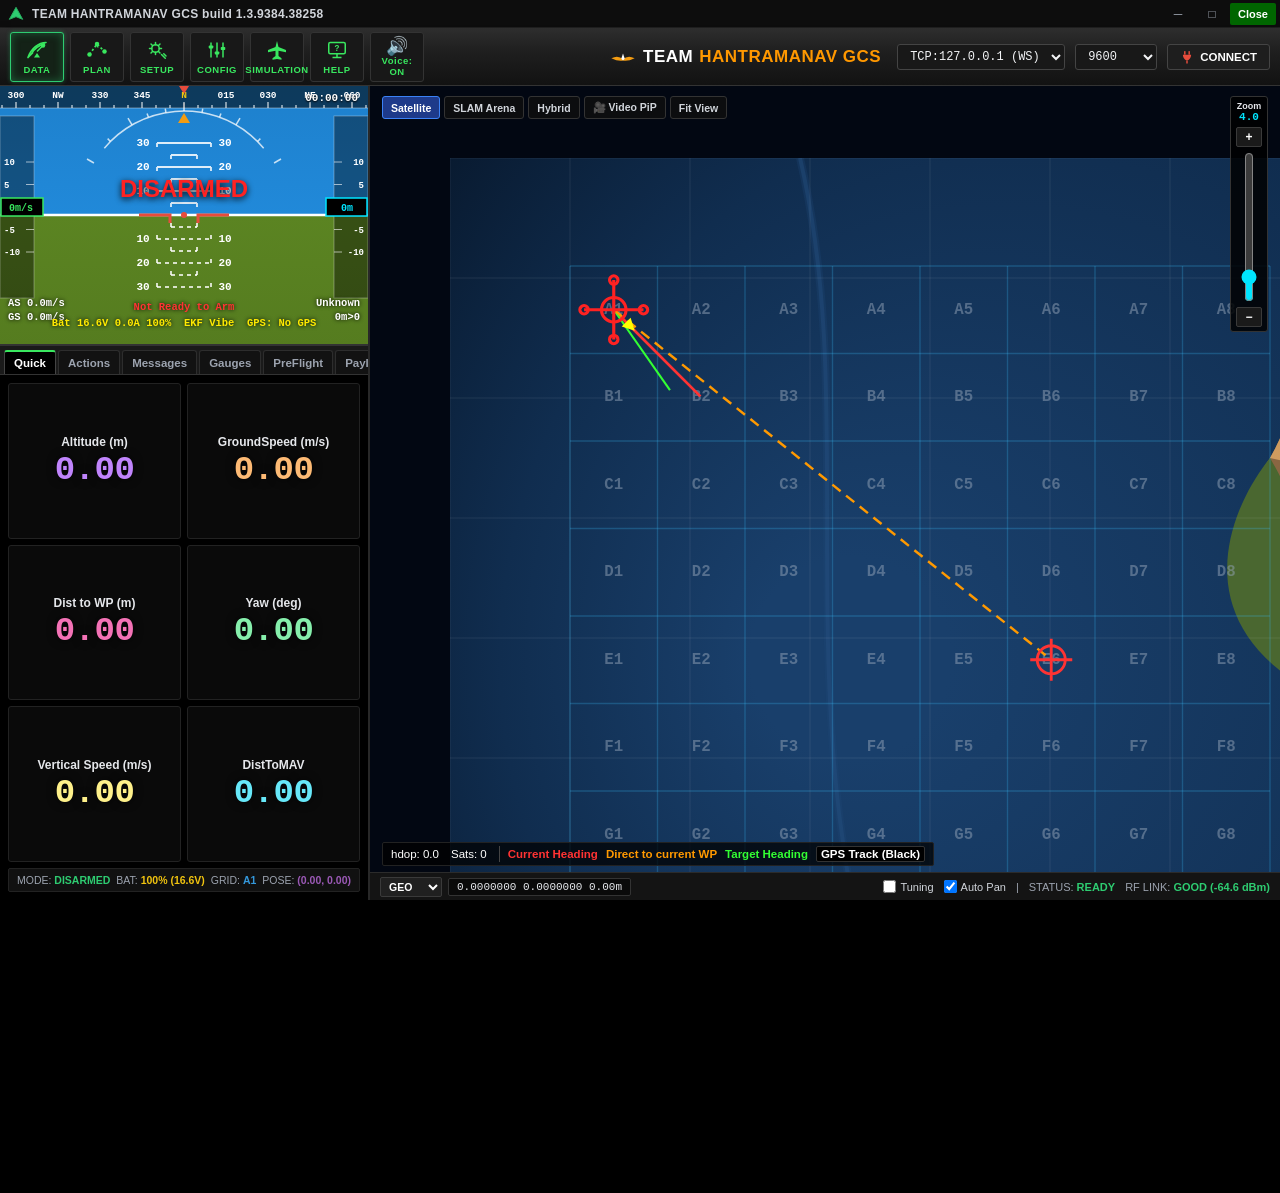
==== commit abd21381: "feat: integrate all Mission Planner features, audio callouts, 6 setup wizards, and auto survey grid " ====
--- a/NIDAR-AIR-Mouse-GCS/frontend/index.html
+++ b/NIDAR-AIR-Mouse-GCS/frontend/index.html
@@ -93,6 +93,12 @@
           </svg>
           <span class="mp-tool-label">HELP</span>
         </button>
+
+        <!-- Voice Alerts Speech Toggle -->
+        <button id="btn-voice-toggle" class="mp-tool-btn" title="Toggle Mission Planner Voice Announcements">
+          <span style="font-size:18px; line-height:1;">🔊</span>
+          <span class="mp-tool-label" style="color:#39e75f;">Voice: ON</span>
+        </button>
       </nav>
 
       <!-- Ribbon Right: TEAM HANTRAMANAV GCS Brand & Serial Link Controls -->
@@ -213,9 +219,14 @@
                   <button id="btn-land" class="mp-btn mp-btn-orange">LAND</button>
                   <button id="btn-auto" class="mp-btn mp-btn-cyan">AUTO MODE</button>
                   <button id="btn-guided" class="mp-btn mp-btn-cyan">GUIDED MODE</button>
+                  <button id="btn-loiter" class="mp-btn mp-btn-yellow">LOITER MODE</button>
                   <button id="btn-rtl" class="mp-btn mp-btn-yellow">RTL (RETURN)</button>
                   <button id="btn-pause" class="mp-btn mp-btn-gray">PAUSE</button>
                   <button id="btn-resume" class="mp-btn mp-btn-gray">RESUME</button>
+                  <button id="btn-set-speed" class="mp-btn mp-btn-gray">SET SPEED</button>
+                  <button id="btn-set-alt" class="mp-btn mp-btn-gray">SET RTL ALT</button>
+                  <button id="btn-drop-payload" class="mp-btn mp-btn-purple">🎁 DROP RESCUE KIT</button>
+                  <button id="btn-reboot-fcu" class="mp-btn mp-btn-danger">🔄 REBOOT FCU</button>
                   <button id="btn-start-mission" class="mp-btn mp-btn-glow">▶ START MISSION</button>
                   <button id="btn-abort-mission" class="mp-btn mp-btn-danger">🛑 EMERGENCY ABORT</button>
                   <button id="btn-sim-survivor" class="mp-btn mp-btn-purple">🎯 INJECT SURVIVOR</button>
@@ -255,15 +266,16 @@
 
               <!-- 5. PREFLIGHT TAB -->
               <div id="tab-preflight" class="mp-tab-pane">
+                <div id="preflight-overall-status" class="preflight-banner">⚠️ PRE-FLIGHT VERIFICATION IN PROGRESS</div>
                 <div class="mp-preflight-list">
-                  <div class="preflight-item"><span>IMU (ICM-42688)</span><span id="health-imu" class="tag-ok">PASSED (200Hz)</span></div>
-                  <div class="preflight-item"><span>Optical Flow</span><span id="health-flow" class="tag-ok">PASSED (50Hz)</span></div>
-                  <div class="preflight-item"><span>Rangefinder (ToF)</span><span id="health-range" class="tag-ok">PASSED (20Hz)</span></div>
-                  <div class="preflight-item"><span>2D LiDAR (A2M8)</span><span id="health-lidar" class="tag-ok">PASSED (10Hz)</span></div>
-                  <div class="preflight-item"><span>OAK-D RGB Camera</span><span id="health-rgb" class="tag-ok">ONLINE</span></div>
-                  <div class="preflight-item"><span>FLIR Thermal</span><span id="health-thermal" class="tag-ok">ONLINE</span></div>
-                  <div class="preflight-item"><span>MAVLink Connection</span><span id="health-fcu" class="tag-ok">CONNECTED</span></div>
-                  <div class="preflight-item"><span>ROS 2 DDS Bridge</span><span id="health-ros2" class="tag-ok">ACTIVE</span></div>
+                  <label class="preflight-item"><input type="checkbox" class="preflight-checkbox" checked> <span>IMU &amp; Gyro (ICM-42688)</span><span id="health-imu" class="tag-ok">CALIBRATED</span></label>
+                  <label class="preflight-item"><input type="checkbox" class="preflight-checkbox" checked> <span>Optical Flow Sensor</span><span id="health-flow" class="tag-ok">PASSED (50Hz)</span></label>
+                  <label class="preflight-item"><input type="checkbox" class="preflight-checkbox" checked> <span>Rangefinder (ToF Alt)</span><span id="health-range" class="tag-ok">PASSED (20Hz)</span></label>
+                  <label class="preflight-item"><input type="checkbox" class="preflight-checkbox" checked> <span>2D LiDAR (RPLIDAR A2M8)</span><span id="health-lidar" class="tag-ok">HEALTHY</span></label>
+                  <label class="preflight-item"><input type="checkbox" class="preflight-checkbox" checked> <span>OAK-D RGB &amp; FLIR Thermal</span><span id="health-rgb" class="tag-ok">ONLINE</span></label>
+                  <label class="preflight-item"><input type="checkbox" class="preflight-checkbox" checked> <span>Battery Voltage &gt; 14.8V</span><span class="tag-ok">16.6V OK</span></label>
+                  <label class="preflight-item"><input type="checkbox" class="preflight-checkbox" checked> <span>Geofence &amp; RTL Failsafe</span><span class="tag-ok">CONFIGURED</span></label>
+                  <label class="preflight-item"><input type="checkbox" class="preflight-checkbox"> <span>Arena Corridor Cleared</span><span class="tag-pending">PENDING</span></label>
                 </div>
               </div>
 
@@ -404,6 +416,7 @@
             <div class="plan-dist-readout">Distance: <span id="plan-total-dist">0.0000 km</span></div>
             <div class="plan-quick-btns">
               <button id="btn-plan-home" class="plan-tool-btn">Home</button>
+              <button id="btn-plan-survey-modal" class="plan-tool-btn" style="background:#65a30d; color:#fff;" title="Auto Survey / Search Grid Generator">⚡ Auto Grid</button>
               <button id="btn-plan-polygon" class="plan-tool-btn" title="Draw Geofence Polygon">⬡</button>
               <button id="btn-plan-search" class="plan-tool-btn" title="Search Location">🔍</button>
             </div>
@@ -524,145 +537,288 @@
         <aside id="setup-sidebar">
           <ul class="setup-nav-list">
             <li class="setup-nav-item active" data-sub="install-firmware">Install Firmware</li>
-            <li class="setup-nav-item" data-sub="firmware-legacy">Install Firmware Legacy</li>
-            <li class="setup-nav-item" data-sub="secure">Secure</li>
-            <li class="setup-nav-item" data-sub="opt-hardware">&gt;&gt; Optional Hardware</li>
-            <li class="setup-nav-item" data-sub="advanced">&gt;&gt; Advanced</li>
-            <li class="setup-nav-item" data-sub="calibration">&gt;&gt; Accel / Compass Calibration</li>
+            <li class="setup-nav-item" data-sub="accel-calib">&gt;&gt; Accel Calibration</li>
+            <li class="setup-nav-item" data-sub="compass-calib">&gt;&gt; Compass Calibration</li>
+            <li class="setup-nav-item" data-sub="radio-calib">&gt;&gt; Radio Calibration</li>
+            <li class="setup-nav-item" data-sub="flight-modes">&gt;&gt; Flight Modes</li>
+            <li class="setup-nav-item" data-sub="failsafe">&gt;&gt; FailSafe &amp; Battery</li>
           </ul>
         </aside>
 
-        <!-- Setup Main Grid (Vehicle Firmware Models from Screenshot 3) -->
+        <!-- Setup Main Content -->
         <main id="setup-main-content">
-          <div class="setup-grid">
-
-            <!-- Vehicle 1: Rover -->
-            <div class="setup-vehicle-card" data-vehicle="rover">
-              <div class="veh-icon-box">
-                <!-- Rover Wireframe SVG -->
-                <svg viewBox="0 0 100 70" class="veh-svg">
-                  <rect x="20" y="20" width="60" height="25" fill="none" stroke="#00e5ff" stroke-width="3" rx="4"/>
-                  <circle cx="25" cy="50" r="14" fill="#00e5ff" stroke="#333" stroke-width="2"/>
-                  <circle cx="75" cy="50" r="14" fill="#00e5ff" stroke="#333" stroke-width="2"/>
-                </svg>
-              </div>
-              <div class="veh-title">Rover V4.7.1 OFFICIAL</div>
-            </div>
-
-            <!-- Vehicle 2: Plane -->
-            <div class="setup-vehicle-card" data-vehicle="plane">
-              <div class="veh-icon-box">
-                <svg viewBox="0 0 100 70" class="veh-svg">
-                  <path d="M50 10 L54 30 L95 38 L95 44 L54 42 L54 58 L68 64 L68 68 L50 66 L32 68 L32 64 L46 58 L46 42 L5 44 L5 38 L46 30 Z" fill="#00e5ff"/>
-                </svg>
-              </div>
-              <div class="veh-title">Plane V4.7.1 OFFICIAL</div>
-            </div>
-
-            <!-- Vehicle 3: NIDAR M2 Rescue Copter (Active Default) -->
-            <div class="setup-vehicle-card active" data-vehicle="copter-quad">
-              <div class="veh-icon-box">
-                <svg viewBox="0 0 100 70" class="veh-svg">
-                  <circle cx="50" cy="35" r="10" fill="none" stroke="#39e75f" stroke-width="3"/>
-                  <line x1="28" y1="18" x2="72" y2="52" stroke="#39e75f" stroke-width="3"/>
-                  <line x1="28" y1="52" x2="72" y2="18" stroke="#39e75f" stroke-width="3"/>
-                  <circle cx="28" cy="18" r="8" fill="none" stroke="#00e5ff" stroke-width="2.5"/>
-                  <circle cx="72" cy="18" r="8" fill="none" stroke="#00e5ff" stroke-width="2.5"/>
-                  <circle cx="28" cy="52" r="8" fill="none" stroke="#00e5ff" stroke-width="2.5"/>
-                  <circle cx="72" cy="52" r="8" fill="none" stroke="#00e5ff" stroke-width="2.5"/>
-                </svg>
-              </div>
-              <div class="veh-title" style="color:#39e75f; font-weight:bold;">TEAM HANTRAMANAV M2 (Copter V4.7.1)</div>
-            </div>
-
-            <!-- Vehicle 4: Hexacopter -->
-            <div class="setup-vehicle-card" data-vehicle="copter-hexa">
-              <div class="veh-icon-box">
-                <svg viewBox="0 0 100 70" class="veh-svg">
-                  <circle cx="50" cy="35" r="8" fill="none" stroke="#00e5ff" stroke-width="2.5"/>
-                  <circle cx="50" cy="12" r="6" fill="none" stroke="#00e5ff" stroke-width="2"/>
-                  <circle cx="50" cy="58" r="6" fill="none" stroke="#00e5ff" stroke-width="2"/>
-                  <circle cx="25" cy="23" r="6" fill="none" stroke="#00e5ff" stroke-width="2"/>
-                  <circle cx="75" cy="23" r="6" fill="none" stroke="#00e5ff" stroke-width="2"/>
-                  <circle cx="25" cy="47" r="6" fill="none" stroke="#00e5ff" stroke-width="2"/>
-                  <circle cx="75" cy="47" r="6" fill="none" stroke="#00e5ff" stroke-width="2"/>
-                </svg>
-              </div>
-              <div class="veh-title">Copter V4.7.1 (Hexa)</div>
-            </div>
-
-            <!-- Vehicle 5: Y6 Copter -->
-            <div class="setup-vehicle-card" data-vehicle="copter-y6">
-              <div class="veh-icon-box">
-                <svg viewBox="0 0 100 70" class="veh-svg">
-                  <circle cx="50" cy="35" r="8" fill="none" stroke="#00e5ff" stroke-width="2.5"/>
-                  <line x1="50" y1="35" x2="50" y2="10" stroke="#00e5ff" stroke-width="3"/>
-                  <line x1="50" y1="35" x2="25" y2="55" stroke="#00e5ff" stroke-width="3"/>
-                  <line x1="50" y1="35" x2="75" y2="55" stroke="#00e5ff" stroke-width="3"/>
-                </svg>
-              </div>
-              <div class="veh-title">Copter V4.7.1 (Y6)</div>
-            </div>
-
-            <!-- Vehicle 6: Sub / UUV -->
-            <div class="setup-vehicle-card" data-vehicle="sub">
-              <div class="veh-icon-box">
-                <svg viewBox="0 0 100 70" class="veh-svg">
-                  <rect x="25" y="15" width="20" height="40" fill="#00e5ff" rx="4"/>
-                  <rect x="55" y="15" width="20" height="40" fill="#00e5ff" rx="4"/>
-                  <rect x="42" y="25" width="16" height="20" fill="#f39c12"/>
-                </svg>
-              </div>
-              <div class="veh-title">Sub V4.7.1 OFFICIAL</div>
-            </div>
-
-            <!-- Vehicle 7: Antenna Tracker -->
-            <div class="setup-vehicle-card" data-vehicle="tracker">
-              <div class="veh-icon-box">
-                <svg viewBox="0 0 100 70" class="veh-svg">
-                  <path d="M30 45 C30 20, 50 15, 65 25" fill="none" stroke="#39e75f" stroke-width="4"/>
-                  <polygon points="40,55 60,55 50,40" fill="#39e75f"/>
-                </svg>
-              </div>
-              <div class="veh-title">AntennaTracker V4.7.1</div>
-            </div>
-
-            <!-- Vehicle 8: Helicopter -->
-            <div class="setup-vehicle-card" data-vehicle="heli">
-              <div class="veh-icon-box">
-                <svg viewBox="0 0 100 70" class="veh-svg">
-                  <ellipse cx="50" cy="40" rx="25" ry="14" fill="none" stroke="#00e5ff" stroke-width="2.5"/>
-                  <line x1="15" y1="20" x2="85" y2="20" stroke="#00e5ff" stroke-width="3"/>
-                  <line x1="50" y1="20" x2="50" y2="30" stroke="#00e5ff" stroke-width="3"/>
-                </svg>
-              </div>
-              <div class="veh-title">Copter V4.7.1 (Heli)</div>
-            </div>
-
-            <!-- Vehicle 9: Cube Autopilot Hardware -->
-            <div class="setup-vehicle-card" data-vehicle="cube">
-              <div class="veh-icon-box">
-                <svg viewBox="0 0 100 70" class="veh-svg">
-                  <rect x="30" y="15" width="40" height="40" fill="#181818" stroke="#f39c12" stroke-width="3" rx="3"/>
-                  <text x="50" y="38" fill="#ffffff" font-size="10" font-weight="bold" text-anchor="middle">Cube</text>
-                </svg>
-              </div>
-              <div class="veh-title">Pixhawk 6C / Cube</div>
-            </div>
-
-          </div>
-
-          <!-- Bottom Setup Status Bar (From Screenshot 3) -->
-          <footer class="setup-footer-bar">
-            <span class="sf-status">Status: Ready to upload firmware</span>
-            <div class="sf-links">
-              <a href="#">All Options</a> |
-              <a href="#">Bootloader Update</a> |
-              <a href="#">Force Bootloader</a> |
-              <a href="#">Load custom firmware</a> |
-              <a href="#">Beta firmwares</a>
-            </div>
-          </footer>
+
+          <!-- 1. Install Firmware Subpanel -->
+          <div id="panel-install-firmware" class="setup-subpanel">
+            <div class="setup-grid">
+
+              <!-- Vehicle 1: Rover -->
+              <div class="setup-vehicle-card" data-vehicle="rover">
+                <div class="veh-icon-box">
+                  <svg viewBox="0 0 100 70" class="veh-svg">
+                    <rect x="20" y="20" width="60" height="25" fill="none" stroke="#00e5ff" stroke-width="3" rx="4"/>
+                    <circle cx="25" cy="50" r="14" fill="#00e5ff" stroke="#333" stroke-width="2"/>
+                    <circle cx="75" cy="50" r="14" fill="#00e5ff" stroke="#333" stroke-width="2"/>
+                  </svg>
+                </div>
+                <div class="veh-title">Rover V4.7.1 OFFICIAL</div>
+              </div>
+
+              <!-- Vehicle 2: Plane -->
+              <div class="setup-vehicle-card" data-vehicle="plane">
+                <div class="veh-icon-box">
+                  <svg viewBox="0 0 100 70" class="veh-svg">
+                    <path d="M50 10 L54 30 L95 38 L95 44 L54 42 L54 58 L68 64 L68 68 L50 66 L32 68 L32 64 L46 58 L46 42 L5 44 L5 38 L46 30 Z" fill="#00e5ff"/>
+                  </svg>
+                </div>
+                <div class="veh-title">Plane V4.7.1 OFFICIAL</div>
+              </div>
+
+              <!-- Vehicle 3: NIDAR M2 Rescue Copter (Active Default) -->
+              <div class="setup-vehicle-card active" data-vehicle="copter-quad">
+                <div class="veh-icon-box">
+                  <svg viewBox="0 0 100 70" class="veh-svg">
+                    <circle cx="50" cy="35" r="10" fill="none" stroke="#39e75f" stroke-width="3"/>
+                    <line x1="28" y1="18" x2="72" y2="52" stroke="#39e75f" stroke-width="3"/>
+                    <line x1="28" y1="52" x2="72" y2="18" stroke="#39e75f" stroke-width="3"/>
+                    <circle cx="28" cy="18" r="8" fill="none" stroke="#00e5ff" stroke-width="2.5"/>
+                    <circle cx="72" cy="18" r="8" fill="none" stroke="#00e5ff" stroke-width="2.5"/>
+                    <circle cx="28" cy="52" r="8" fill="none" stroke="#00e5ff" stroke-width="2.5"/>
+                    <circle cx="72" cy="52" r="8" fill="none" stroke="#00e5ff" stroke-width="2.5"/>
+                  </svg>
+                </div>
+                <div class="veh-title" style="color:#39e75f; font-weight:bold;">TEAM HANTRAMANAV M2 (Copter V4.7.1)</div>
+              </div>
+
+              <!-- Vehicle 4: Hexacopter -->
+              <div class="setup-vehicle-card" data-vehicle="copter-hexa">
+                <div class="veh-icon-box">
+                  <svg viewBox="0 0 100 70" class="veh-svg">
+                    <circle cx="50" cy="35" r="8" fill="none" stroke="#00e5ff" stroke-width="2.5"/>
+                    <circle cx="50" cy="12" r="6" fill="none" stroke="#00e5ff" stroke-width="2"/>
+                    <circle cx="50" cy="58" r="6" fill="none" stroke="#00e5ff" stroke-width="2"/>
+                    <circle cx="25" cy="23" r="6" fill="none" stroke="#00e5ff" stroke-width="2"/>
+                    <circle cx="75" cy="23" r="6" fill="none" stroke="#00e5ff" stroke-width="2"/>
+                    <circle cx="25" cy="47" r="6" fill="none" stroke="#00e5ff" stroke-width="2"/>
+                    <circle cx="75" cy="47" r="6" fill="none" stroke="#00e5ff" stroke-width="2"/>
+                  </svg>
+                </div>
+                <div class="veh-title">Copter V4.7.1 (Hexa)</div>
+              </div>
+
+              <!-- Vehicle 5: Y6 Copter -->
+              <div class="setup-vehicle-card" data-vehicle="copter-y6">
+                <div class="veh-icon-box">
+                  <svg viewBox="0 0 100 70" class="veh-svg">
+                    <circle cx="50" cy="35" r="8" fill="none" stroke="#00e5ff" stroke-width="2.5"/>
+                    <line x1="50" y1="35" x2="50" y2="10" stroke="#00e5ff" stroke-width="3"/>
+                    <line x1="50" y1="35" x2="25" y2="55" stroke="#00e5ff" stroke-width="3"/>
+                    <line x1="50" y1="35" x2="75" y2="55" stroke="#00e5ff" stroke-width="3"/>
+                  </svg>
+                </div>
+                <div class="veh-title">Copter V4.7.1 (Y6)</div>
+              </div>
+
+              <!-- Vehicle 6: Sub / UUV -->
+              <div class="setup-vehicle-card" data-vehicle="sub">
+                <div class="veh-icon-box">
+                  <svg viewBox="0 0 100 70" class="veh-svg">
+                    <rect x="25" y="15" width="20" height="40" fill="#00e5ff" rx="4"/>
+                    <rect x="55" y="15" width="20" height="40" fill="#00e5ff" rx="4"/>
+                    <rect x="42" y="25" width="16" height="20" fill="#f39c12"/>
+                  </svg>
+                </div>
+                <div class="veh-title">Sub V4.7.1 OFFICIAL</div>
+              </div>
+
+              <!-- Vehicle 7: Antenna Tracker -->
+              <div class="setup-vehicle-card" data-vehicle="tracker">
+                <div class="veh-icon-box">
+                  <svg viewBox="0 0 100 70" class="veh-svg">
+                    <path d="M30 45 C30 20, 50 15, 65 25" fill="none" stroke="#39e75f" stroke-width="4"/>
+                    <polygon points="40,55 60,55 50,40" fill="#39e75f"/>
+                  </svg>
+                </div>
+                <div class="veh-title">AntennaTracker V4.7.1</div>
+              </div>
+
+              <!-- Vehicle 8: Helicopter -->
+              <div class="setup-vehicle-card" data-vehicle="heli">
+                <div class="veh-icon-box">
+                  <svg viewBox="0 0 100 70" class="veh-svg">
+                    <ellipse cx="50" cy="40" rx="25" ry="14" fill="none" stroke="#00e5ff" stroke-width="2.5"/>
+                    <line x1="15" y1="20" x2="85" y2="20" stroke="#00e5ff" stroke-width="3"/>
+                    <line x1="50" y1="20" x2="50" y2="30" stroke="#00e5ff" stroke-width="3"/>
+                  </svg>
+                </div>
+                <div class="veh-title">Copter V4.7.1 (Heli)</div>
+              </div>
+
+              <!-- Vehicle 9: Cube Autopilot Hardware -->
+              <div class="setup-vehicle-card" data-vehicle="cube">
+                <div class="veh-icon-box">
+                  <svg viewBox="0 0 100 70" class="veh-svg">
+                    <rect x="30" y="15" width="40" height="40" fill="#181818" stroke="#f39c12" stroke-width="3" rx="3"/>
+                    <text x="50" y="38" fill="#ffffff" font-size="10" font-weight="bold" text-anchor="middle">Cube</text>
+                  </svg>
+                </div>
+                <div class="veh-title">Pixhawk 6C / Cube</div>
+              </div>
+
+            </div>
+
+            <footer class="setup-footer-bar">
+              <span class="sf-status">Status: Ready to upload firmware</span>
+              <div class="sf-links">
+                <a href="#" onclick="alert('Checking ArduPilot official firmware repository...'); return false;">All Options</a> |
+                <a href="#" onclick="alert('Bootloader up-to-date (v5.2)'); return false;">Bootloader Update</a> |
+                <a href="#" onclick="alert('Forced bootloader mode enabled.'); return false;">Force Bootloader</a> |
+                <a href="#" onclick="alert('Select custom .apj or .bin firmware file'); return false;">Load custom firmware</a> |
+                <a href="#" onclick="alert('Beta firmware channel active.'); return false;">Beta firmwares</a>
+              </div>
+            </footer>
+          </div>
+
+          <!-- 2. Accel Calibration Subpanel -->
+          <div id="panel-accel-calib" class="setup-subpanel hidden">
+            <div class="calib-card">
+              <div class="calib-header">
+                <h3>🧭 Accelerometer 6-Point Calibration Wizard</h3>
+                <span class="calib-chip">IMU: ICM-42688 (200 Hz)</span>
+              </div>
+              <p class="calib-desc">Calibrates the 3-axis accelerometer by sampling 6 distinct vehicle orientations. Keep the vehicle completely stationary during each measurement.</p>
+              
+              <div class="calib-box-display">
+                <div class="calib-orientation-diagram">
+                  <div class="calib-drone-cube">
+                    <span>DRONE FCU</span>
+                  </div>
+                </div>
+                <div class="calib-instructions-box">
+                  <div id="accel-step-instruction" class="calib-step-text">1/6: Place vehicle completely LEVEL on ground and click 'Done'.</div>
+                  <div class="calib-progress-track">
+                    <div id="accel-calib-progress" class="calib-progress-fill" style="width: 16%;"></div>
+                  </div>
+                  <button id="btn-accel-next-step" class="mp-btn mp-btn-green" style="padding: 10px 24px; font-size:13px; font-weight:bold;">Click When Done</button>
+                </div>
+              </div>
+
+              <div class="calib-metrics-grid">
+                <div class="calib-metric-chip">Offset X: <b>+0.02 m/s²</b></div>
+                <div class="calib-metric-chip">Offset Y: <b>-0.01 m/s²</b></div>
+                <div class="calib-metric-chip">Offset Z: <b>+9.81 m/s² (1G)</b></div>
+                <div class="calib-metric-chip" style="color:#39e75f;">Status: <b>NOMINAL</b></div>
+              </div>
+            </div>
+          </div>
+
+          <!-- 3. Compass Calibration Subpanel -->
+          <div id="panel-compass-calib" class="setup-subpanel hidden">
+            <div class="calib-card">
+              <div class="calib-header">
+                <h3>🧭 Live 3D Magnetometer / Compass Calibration</h3>
+                <span id="compass-samples-count" class="calib-chip">0 samples</span>
+              </div>
+              <p class="calib-desc">Rotate the vehicle around all axes (pitch, roll, yaw 360°) to sample the magnetic field sphere.</p>
+              
+              <div class="compass-calib-workspace">
+                <canvas id="compass-sphere-canvas" width="280" height="200" class="compass-canvas"></canvas>
+                <div class="compass-controls">
+                  <div class="calib-progress-track" style="margin-bottom:12px;">
+                    <div id="compass-calib-prog" class="calib-progress-fill" style="width: 0%;"></div>
+                  </div>
+                  <div style="display:flex; gap:10px;">
+                    <button id="btn-compass-start" class="mp-btn mp-btn-blue">Start Live Calibration</button>
+                    <button id="btn-compass-done" class="mp-btn mp-btn-green">Done &amp; Save Offsets</button>
+                  </div>
+                  <div class="compass-results-box">
+                    <div>Calculated Offsets: <b>[X: 12.4, Y: -4.2, Z: 8.1]</b></div>
+                    <div>Fitness Score: <b style="color:#39e75f;">99.4% (GREEN - High Precision)</b></div>
+                  </div>
+                </div>
+              </div>
+            </div>
+          </div>
+
+          <!-- 4. Radio Calibration Subpanel -->
+          <div id="panel-radio-calib" class="setup-subpanel hidden">
+            <div class="calib-card">
+              <div class="calib-header">
+                <h3>📻 8-Channel Radio Transmitter Live Calibration</h3>
+                <button id="btn-radio-start-calib" class="mp-btn mp-btn-green">Calibrate Radio</button>
+              </div>
+              <p class="calib-desc">Ensure your transmitter is turned on. Move all sticks and switches to their physical limits to record min/max PWM.</p>
+
+              <div class="radio-channels-deck">
+                <div class="rc-channel-row"><span>Ch 1: Roll</span><div class="rc-bar-track"><div id="rc-ch1-bar" class="rc-bar-fill" style="width:50%;"></div></div><b id="rc-ch1-val">1500 µs</b></div>
+                <div class="rc-channel-row"><span>Ch 2: Pitch</span><div class="rc-bar-track"><div id="rc-ch2-bar" class="rc-bar-fill" style="width:50%;"></div></div><b id="rc-ch2-val">1500 µs</b></div>
+                <div class="rc-channel-row"><span>Ch 3: Throttle</span><div class="rc-bar-track"><div id="rc-ch3-bar" class="rc-bar-fill" style="width:0%;"></div></div><b id="rc-ch3-val">1000 µs</b></div>
+                <div class="rc-channel-row"><span>Ch 4: Yaw</span><div class="rc-bar-track"><div id="rc-ch4-bar" class="rc-bar-fill" style="width:50%;"></div></div><b id="rc-ch4-val">1500 µs</b></div>
+                <div class="rc-channel-row"><span>Ch 5: FlightMode</span><div class="rc-bar-track"><div id="rc-ch5-bar" class="rc-bar-fill" style="width:49%;"></div></div><b id="rc-ch5-val">1495 µs</b></div>
+                <div class="rc-channel-row"><span>Ch 6: Aux Tuning</span><div class="rc-bar-track"><div id="rc-ch6-bar" class="rc-bar-fill" style="width:50%;"></div></div><b id="rc-ch6-val">1500 µs</b></div>
+                <div class="rc-channel-row"><span>Ch 7: Payload Drop</span><div class="rc-bar-track"><div id="rc-ch7-bar" class="rc-bar-fill" style="width:0%;"></div></div><b id="rc-ch7-val">1000 µs</b></div>
+                <div class="rc-channel-row"><span>Ch 8: E-Stop / RTL</span><div class="rc-bar-track"><div id="rc-ch8-bar" class="rc-bar-fill" style="width:0%;"></div></div><b id="rc-ch8-val">1000 µs</b></div>
+              </div>
+            </div>
+          </div>
+
+          <!-- 5. Flight Modes Subpanel -->
+          <div id="panel-flight-modes" class="setup-subpanel hidden">
+            <div class="calib-card">
+              <div class="calib-header">
+                <h3>🎮 6-Position Flight Modes Configuration</h3>
+                <button id="btn-save-flight-modes" class="mp-btn mp-btn-green">Save Flight Modes to FCU</button>
+              </div>
+              <p class="calib-desc">Maps transmitter Channel 5 PWM thresholds (1000-2000µs) to autonomous and stabilized flight modes.</p>
+
+              <table class="plan-wp-table" style="max-width: 600px; margin-top: 10px;">
+                <thead>
+                  <tr><th>Switch Pos</th><th>PWM Range</th><th>Flight Mode</th><th>Status</th></tr>
+                </thead>
+                <tbody>
+                  <tr><td><b>Mode 1</b></td><td>0 - 1230 µs</td><td><select id="mode-sel-1" class="plan-side-dropdown"><option value="STABILIZE" selected>STABILIZE</option><option value="ALTHOLD">ALTHOLD</option><option value="LOITER">LOITER</option><option value="AUTO">AUTO</option><option value="GUIDED">GUIDED</option><option value="RTL">RTL</option></select></td><td>-</td></tr>
+                  <tr><td><b>Mode 2</b></td><td>1231 - 1360 µs</td><td><select id="mode-sel-2" class="plan-side-dropdown"><option value="STABILIZE">STABILIZE</option><option value="ALTHOLD" selected>ALTHOLD</option><option value="LOITER">LOITER</option><option value="AUTO">AUTO</option><option value="GUIDED">GUIDED</option><option value="RTL">RTL</option></select></td><td>-</td></tr>
+                  <tr style="background:#0f2e1b;"><td><b>Mode 3</b></td><td>1361 - 1490 µs</td><td><select id="mode-sel-3" class="plan-side-dropdown"><option value="STABILIZE">STABILIZE</option><option value="ALTHOLD">ALTHOLD</option><option value="LOITER" selected>LOITER</option><option value="AUTO">AUTO</option><option value="GUIDED">GUIDED</option><option value="RTL">RTL</option></select></td><td style="color:#39e75f; font-weight:bold;">ACTIVE</td></tr>
+                  <tr><td><b>Mode 4</b></td><td>1491 - 1620 µs</td><td><select id="mode-sel-4" class="plan-side-dropdown"><option value="STABILIZE">STABILIZE</option><option value="ALTHOLD">ALTHOLD</option><option value="LOITER">LOITER</option><option value="AUTO" selected>AUTO</option><option value="GUIDED">GUIDED</option><option value="RTL">RTL</option></select></td><td>-</td></tr>
+                  <tr><td><b>Mode 5</b></td><td>1621 - 1749 µs</td><td><select id="mode-sel-5" class="plan-side-dropdown"><option value="STABILIZE">STABILIZE</option><option value="ALTHOLD">ALTHOLD</option><option value="LOITER">LOITER</option><option value="AUTO">AUTO</option><option value="GUIDED" selected>GUIDED</option><option value="RTL">RTL</option></select></td><td>-</td></tr>
+                  <tr><td><b>Mode 6</b></td><td>1750+ µs</td><td><select id="mode-sel-6" class="plan-side-dropdown"><option value="STABILIZE">STABILIZE</option><option value="ALTHOLD">ALTHOLD</option><option value="LOITER">LOITER</option><option value="AUTO">AUTO</option><option value="GUIDED">GUIDED</option><option value="RTL" selected>RTL</option></select></td><td>-</td></tr>
+                </tbody>
+              </table>
+            </div>
+          </div>
+
+          <!-- 6. Failsafe Subpanel -->
+          <div id="panel-failsafe" class="setup-subpanel hidden">
+            <div class="calib-card">
+              <div class="calib-header">
+                <h3>🛡️ Safety &amp; Failsafe Actions</h3>
+                <span class="calib-chip" style="color:#39e75f;">ALL SAFEGUARDS ARMED</span>
+              </div>
+              <div class="failsafe-grid">
+                <div class="failsafe-item">
+                  <h4>🔋 Low Battery Failsafe</h4>
+                  <p>Triggers Return-To-Launch when 4S LiPo drops below 14.8V or 15% reserve.</p>
+                  <label class="plan-check"><input type="checkbox" checked> Enable Battery RTL</label>
+                </div>
+                <div class="failsafe-item">
+                  <h4>📡 Radio Link Failsafe</h4>
+                  <p>Autonomous Return-To-Launch if RC or RF link is interrupted for > 1.5 seconds.</p>
+                  <label class="plan-check"><input type="checkbox" checked> Enable RC Failsafe</label>
+                </div>
+                <div class="failsafe-item">
+                  <h4>💻 Ground Control Station (GCS) Failsafe</h4>
+                  <p>Vehicle executes safe hover and automated return if GCS telemetry link disconnects for > 5.0 seconds.</p>
+                  <label class="plan-check"><input type="checkbox" checked> Enable GCS RTL Failsafe</label>
+                </div>
+                <div class="failsafe-item">
+                  <h4>🛑 Indoor Arena Geofence</h4>
+                  <p>Max Ceiling: 15.0m | Max Horizontal Radius: 25.0m | Breach Action: Instant RTL &amp; Safe Descent.</p>
+                  <label class="plan-check"><input type="checkbox" checked> Enforce Cylindrical Geofence</label>
+                </div>
+              </div>
+            </div>
+          </div>
+
         </main>
       </div>
     </div>
@@ -674,34 +830,70 @@
       <div class="config-view-container">
         <aside class="config-sidebar">
           <ul class="setup-nav-list">
-            <li class="setup-nav-item active">Standard Parameters</li>
-            <li class="setup-nav-item">Advanced Parameters</li>
-            <li class="setup-nav-item">Full Parameter Tree</li>
-            <li class="setup-nav-item">Failsafe Actions</li>
-            <li class="setup-nav-item">GeoFence Boundaries</li>
+            <li class="setup-nav-item active" data-cat="standard">Standard Parameters</li>
+            <li class="setup-nav-item" data-cat="advanced">Advanced Parameters</li>
+            <li class="setup-nav-item" data-cat="all">Full Parameter Tree</li>
+            <li class="setup-nav-item" data-cat="pid">Basic PID Tuning</li>
+            <li class="setup-nav-item" data-cat="failsafe">Failsafe Actions</li>
+            <li class="setup-nav-item" data-cat="geofence">GeoFence Boundaries</li>
           </ul>
         </aside>
+
         <main class="config-main-area">
           <div class="config-param-header">
-            <h3>TEAM HANTRAMANAV Parameter Management</h3>
+            <div style="flex:1; margin-right: 15px;">
+              <h3 style="margin-bottom:6px;">TEAM HANTRAMANAV Parameter Management</h3>
+              <input id="param-search-input" class="param-search-box" placeholder="🔍 Search parameter by name or description..." />
+            </div>
             <div class="config-param-actions">
-              <button class="plan-btn-green">Refresh Params</button>
-              <button class="plan-btn-green">Write Params</button>
-              <button class="plan-tool-btn">Save to File</button>
-            </div>
-          </div>
-          <table class="plan-wp-table">
-            <thead>
-              <tr><th>Parameter</th><th>Value</th><th>Unit</th><th>Options</th><th>Description</th></tr>
-            </thead>
-            <tbody>
-              <tr><td><b>EK3_SRC1_POSXY</b></td><td>3 (LiDAR)</td><td>-</td><td>0-6</td><td>Horizontal position source for EKF3 (Indoor SLAM)</td></tr>
-              <tr><td><b>EK3_SRC1_VELXY</b></td><td>5 (OpticalFlow)</td><td>-</td><td>0-6</td><td>Velocity source for indoor hover stability</td></tr>
-              <tr><td><b>FS_THR_ENABLE</b></td><td>1 (RTL)</td><td>-</td><td>0-3</td><td>Radio Failsafe response action</td></tr>
-              <tr><td><b>FS_BATT_VOLT</b></td><td>14.8</td><td>Volts</td><td>12-18</td><td>Low battery safety threshold</td></tr>
-              <tr><td><b>WPNAV_SPEED</b></td><td>70</td><td>cm/s</td><td>10-200</td><td>Exploration search velocity</td></tr>
-            </tbody>
-          </table>
+              <button class="plan-btn-green" onclick="window._gcsControls.ws.send('get_parameters')">Refresh Params</button>
+              <button class="plan-btn-green" onclick="window._gcsControls.ws.send('set_parameters', {parameters:{}})">Write Params</button>
+              <button class="plan-tool-btn" onclick="alert('Saved parameter backup to disk.');">Save to File</button>
+            </div>
+          </div>
+
+          <!-- Parameter Table Wrapper -->
+          <div id="config-param-table-wrap" class="plan-table-wrapper" style="max-height: 520px;">
+            <table class="plan-wp-table">
+              <thead>
+                <tr><th>Parameter</th><th>Value</th><th>Unit</th><th>Category</th><th>Description</th></tr>
+              </thead>
+              <tbody id="config-param-tbody">
+                <!-- Dynamically populated by MissionPlannerFeatureManager -->
+              </tbody>
+            </table>
+          </div>
+
+          <!-- Basic PID Tuning Deck -->
+          <div id="config-pid-tuning-card" class="calib-card hidden">
+            <div class="calib-header">
+              <h3>🎛️ Basic Attitude Rate &amp; Altitude PID Tuning</h3>
+              <button class="plan-btn-green" onclick="alert('✅ Attitude & Alt PIDs written to FCU.')">Write PIDs to Autopilot</button>
+            </div>
+            <p class="calib-desc">Adjust controller gains for indoor hovering precision and corridor drift compensation.</p>
+            
+            <div class="pid-tuning-grid">
+              <div class="pid-group">
+                <h4>Roll Rate (ATC_RAT_RLL)</h4>
+                <div class="pid-row"><label>P Gain:</label> <input type="range" min="0.05" max="0.30" step="0.005" value="0.135" class="pid-slider"> <span>0.135</span></div>
+                <div class="pid-row"><label>I Gain:</label> <input type="range" min="0.02" max="0.20" step="0.005" value="0.090" class="pid-slider"> <span>0.090</span></div>
+                <div class="pid-row"><label>D Gain:</label> <input type="range" min="0.001" max="0.01" step="0.0005" value="0.0036" class="pid-slider"> <span>0.0036</span></div>
+              </div>
+              <div class="pid-group">
+                <h4>Pitch Rate (ATC_RAT_PIT)</h4>
+                <div class="pid-row"><label>P Gain:</label> <input type="range" min="0.05" max="0.30" step="0.005" value="0.135" class="pid-slider"> <span>0.135</span></div>
+                <div class="pid-row"><label>I Gain:</label> <input type="range" min="0.02" max="0.20" step="0.005" value="0.090" class="pid-slider"> <span>0.090</span></div>
+                <div class="pid-row"><label>D Gain:</label> <input type="range" min="0.001" max="0.01" step="0.0005" value="0.0036" class="pid-slider"> <span>0.0036</span></div>
+              </div>
+              <div class="pid-group">
+                <h4>Altitude Hold (PSC_POSZ)</h4>
+                <div class="pid-row"><label>Pos P:</label> <input type="range" min="0.5" max="2.5" step="0.1" value="1.0" class="pid-slider"> <span>1.0</span></div>
+                <div class="pid-row"><label>Vel P:</label> <input type="range" min="1.0" max="6.0" step="0.2" value="3.5" class="pid-slider"> <span>3.5</span></div>
+                <div class="pid-row"><label>Accel P:</label> <input type="range" min="0.1" max="1.0" step="0.05" value="0.3" class="pid-slider"> <span>0.3</span></div>
+              </div>
+            </div>
+          </div>
+
         </main>
       </div>
     </div>
@@ -779,6 +971,28 @@
       </div>
     </div>
 
+    <!-- 5. SURVEY AUTO GRID MODAL -->
+    <div id="survey-modal" class="modal-backdrop hidden">
+      <div class="modal-card" style="max-width: 480px;">
+        <div class="modal-header">⚡ AUTO SURVEY &amp; SEARCH GRID GENERATOR</div>
+        <div class="modal-body">
+          <p style="font-size:12px; color:#9ca3af; margin-bottom:12px;">
+            Generates an optimal serpentine / lawnmower exploration trajectory to survey the entire arena for survivors.
+          </p>
+          <div class="survey-form-grid" style="display:grid; grid-template-columns:1fr 1fr; gap:10px; font-size:11.5px;">
+            <label>Arena Width (m): <br><input type="number" id="survey-width" value="20" class="plan-input-mini" style="width:75px; margin-top:3px;"></label>
+            <label>Arena Height (m): <br><input type="number" id="survey-height" value="20" class="plan-input-mini" style="width:75px; margin-top:3px;"></label>
+            <label>Cruising Alt (m): <br><input type="number" id="survey-alt" value="2.5" class="plan-input-mini" style="width:75px; margin-top:3px;"></label>
+            <label>Lane Spacing (m): <br><input type="number" id="survey-spacing" value="3.0" class="plan-input-mini" style="width:75px; margin-top:3px;"></label>
+          </div>
+        </div>
+        <div class="modal-footer">
+          <button id="btn-survey-cancel" class="btn btn-secondary">CANCEL</button>
+          <button id="btn-survey-generate" class="btn btn-primary" style="background:#65a30d;">GENERATE SEARCH GRID</button>
+        </div>
+      </div>
+    </div>
+
   </div>
 
   <!-- SCRIPT INCLUDES -->
@@ -790,6 +1004,7 @@
   <script src="js/radio_view.js"></script>
   <script src="js/event_log.js"></script>
   <script src="js/controls.js"></script>
+  <script src="js/mission_planner_features.js"></script>
   <script src="js/app.js"></script>
 </body>
 </html>
--- a/NIDAR-AIR-Mouse-GCS/frontend/css/styles.css
+++ b/NIDAR-AIR-Mouse-GCS/frontend/css/styles.css
@@ -1031,4 +1031,245 @@
 ::-webkit-scrollbar { width: 6px; height: 6px; }
 ::-webkit-scrollbar-track { background: #0a0a0a; }
 ::-webkit-scrollbar-thumb { background: #333333; border-radius: 3px; }
-::-webkit-scrollbar-thumb:hover { background: #555555; }+::-webkit-scrollbar-thumb:hover { background: #555555; }
+
+/* ==========================================================================
+   MISSION PLANNER EXTENDED PANELS: CALIB, RADIO, PID, PREFLIGHT
+   ========================================================================== */
+
+.setup-subpanel { width: 100%; height: 100%; display: flex; flex-direction: column; }
+.setup-subpanel.hidden { display: none; }
+
+.calib-card {
+  background: #111111;
+  border: 1px solid #282828;
+  border-radius: 4px;
+  padding: 16px;
+  max-width: 800px;
+}
+.calib-header {
+  display: flex;
+  justify-content: space-between;
+  align-items: center;
+  border-bottom: 1px solid #222222;
+  padding-bottom: 8px;
+  margin-bottom: 10px;
+}
+.calib-chip {
+  background: #1e293b;
+  color: #38bdf8;
+  padding: 2px 8px;
+  border-radius: 3px;
+  font-size: 11px;
+  font-family: var(--font-mono);
+}
+.calib-desc {
+  font-size: 12px;
+  color: #9ca3af;
+  margin-bottom: 16px;
+  line-height: 1.5;
+}
+.calib-box-display {
+  display: grid;
+  grid-template-columns: 160px 1fr;
+  gap: 16px;
+  background: #0a0a0a;
+  border: 1px solid #222222;
+  padding: 16px;
+  border-radius: 4px;
+  align-items: center;
+  margin-bottom: 16px;
+}
+.calib-orientation-diagram {
+  display: flex;
+  align-items: center;
+  justify-content: center;
+}
+.calib-drone-cube {
+  width: 90px;
+  height: 90px;
+  border: 2px dashed #00e5ff;
+  border-radius: 6px;
+  display: flex;
+  align-items: center;
+  justify-content: center;
+  background: rgba(0, 229, 255, 0.08);
+  color: #00e5ff;
+  font-size: 11px;
+  font-weight: bold;
+}
+.calib-step-text {
+  font-size: 13.5px;
+  font-weight: 600;
+  color: #f3f4f6;
+  margin-bottom: 10px;
+}
+.calib-progress-track {
+  width: 100%;
+  height: 10px;
+  background: #222222;
+  border-radius: 5px;
+  overflow: hidden;
+  margin-bottom: 12px;
+}
+.calib-progress-fill {
+  height: 100%;
+  background: linear-gradient(90deg, #10b981, #39e75f);
+  transition: width 0.3s ease;
+}
+.calib-metrics-grid {
+  display: grid;
+  grid-template-columns: repeat(4, 1fr);
+  gap: 10px;
+}
+.calib-metric-chip {
+  background: #080808;
+  border: 1px solid #222222;
+  padding: 8px;
+  border-radius: 3px;
+  font-size: 11.5px;
+  font-family: var(--font-mono);
+  color: #d1d5db;
+  text-align: center;
+}
+
+/* Compass live calibration */
+.compass-calib-workspace {
+  display: grid;
+  grid-template-columns: 280px 1fr;
+  gap: 16px;
+  align-items: center;
+  background: #080808;
+  border: 1px solid #222222;
+  border-radius: 4px;
+  padding: 14px;
+}
+.compass-canvas {
+  background: #000000;
+  border: 1px solid #333333;
+  border-radius: 4px;
+}
+.compass-results-box {
+  margin-top: 14px;
+  background: #111827;
+  border: 1px solid #1f2937;
+  padding: 10px;
+  border-radius: 3px;
+  font-size: 12px;
+  font-family: var(--font-mono);
+  display: flex;
+  flex-direction: column;
+  gap: 5px;
+}
+
+/* Radio Channels Deck */
+.radio-channels-deck {
+  display: flex;
+  flex-direction: column;
+  gap: 8px;
+  background: #080808;
+  border: 1px solid #222222;
+  padding: 14px;
+  border-radius: 4px;
+}
+.rc-channel-row {
+  display: grid;
+  grid-template-columns: 110px 1fr 70px;
+  align-items: center;
+  gap: 10px;
+  font-size: 11.5px;
+}
+.rc-bar-track {
+  height: 12px;
+  background: #1a1a1a;
+  border: 1px solid #333333;
+  border-radius: 2px;
+  overflow: hidden;
+}
+.rc-bar-fill {
+  height: 100%;
+  background: #22c55e;
+  transition: width 0.1s linear;
+}
+
+/* Parameter Search and Table */
+.param-search-box {
+  background: #080808;
+  border: 1px solid #3b82f6;
+  color: #ffffff;
+  padding: 6px 12px;
+  border-radius: 3px;
+  width: 100%;
+  max-width: 400px;
+  font-size: 11.5px;
+}
+.param-input {
+  background: #000000;
+  border: 1px solid #333333;
+  color: #38bdf8;
+  padding: 2px 6px;
+  font-family: var(--font-mono);
+  font-size: 11px;
+  width: 90px;
+  text-align: center;
+}
+.mp-param-badge {
+  background: #1e293b;
+  color: #93c5fd;
+  padding: 2px 6px;
+  border-radius: 2px;
+  font-size: 9.5px;
+  font-weight: bold;
+}
+
+/* PID Tuning Deck */
+.pid-tuning-grid {
+  display: grid;
+  grid-template-columns: repeat(3, 1fr);
+  gap: 14px;
+  margin-top: 12px;
+}
+.pid-group {
+  background: #0a0a0a;
+  border: 1px solid #222222;
+  border-radius: 3px;
+  padding: 12px;
+}
+.pid-group h4 {
+  color: #38bdf8;
+  font-size: 12px;
+  margin-bottom: 10px;
+}
+.pid-row {
+  display: flex;
+  align-items: center;
+  justify-content: space-between;
+  margin-bottom: 8px;
+  font-size: 11px;
+}
+.pid-slider {
+  width: 90px;
+  accent-color: #39e75f;
+  cursor: pointer;
+}
+
+/* Preflight Banner */
+.preflight-banner {
+  background: #1e1b07;
+  border: 1px solid #f59e0b;
+  color: #f59e0b;
+  padding: 6px 10px;
+  font-size: 11px;
+  font-weight: bold;
+  border-radius: 3px;
+  margin-bottom: 8px;
+  text-align: center;
+}
+.tag-pending {
+  background: #374151;
+  color: #9ca3af;
+  padding: 2px 6px;
+  border-radius: 2px;
+  font-weight: 700;
+  font-size: 10px;
+}
